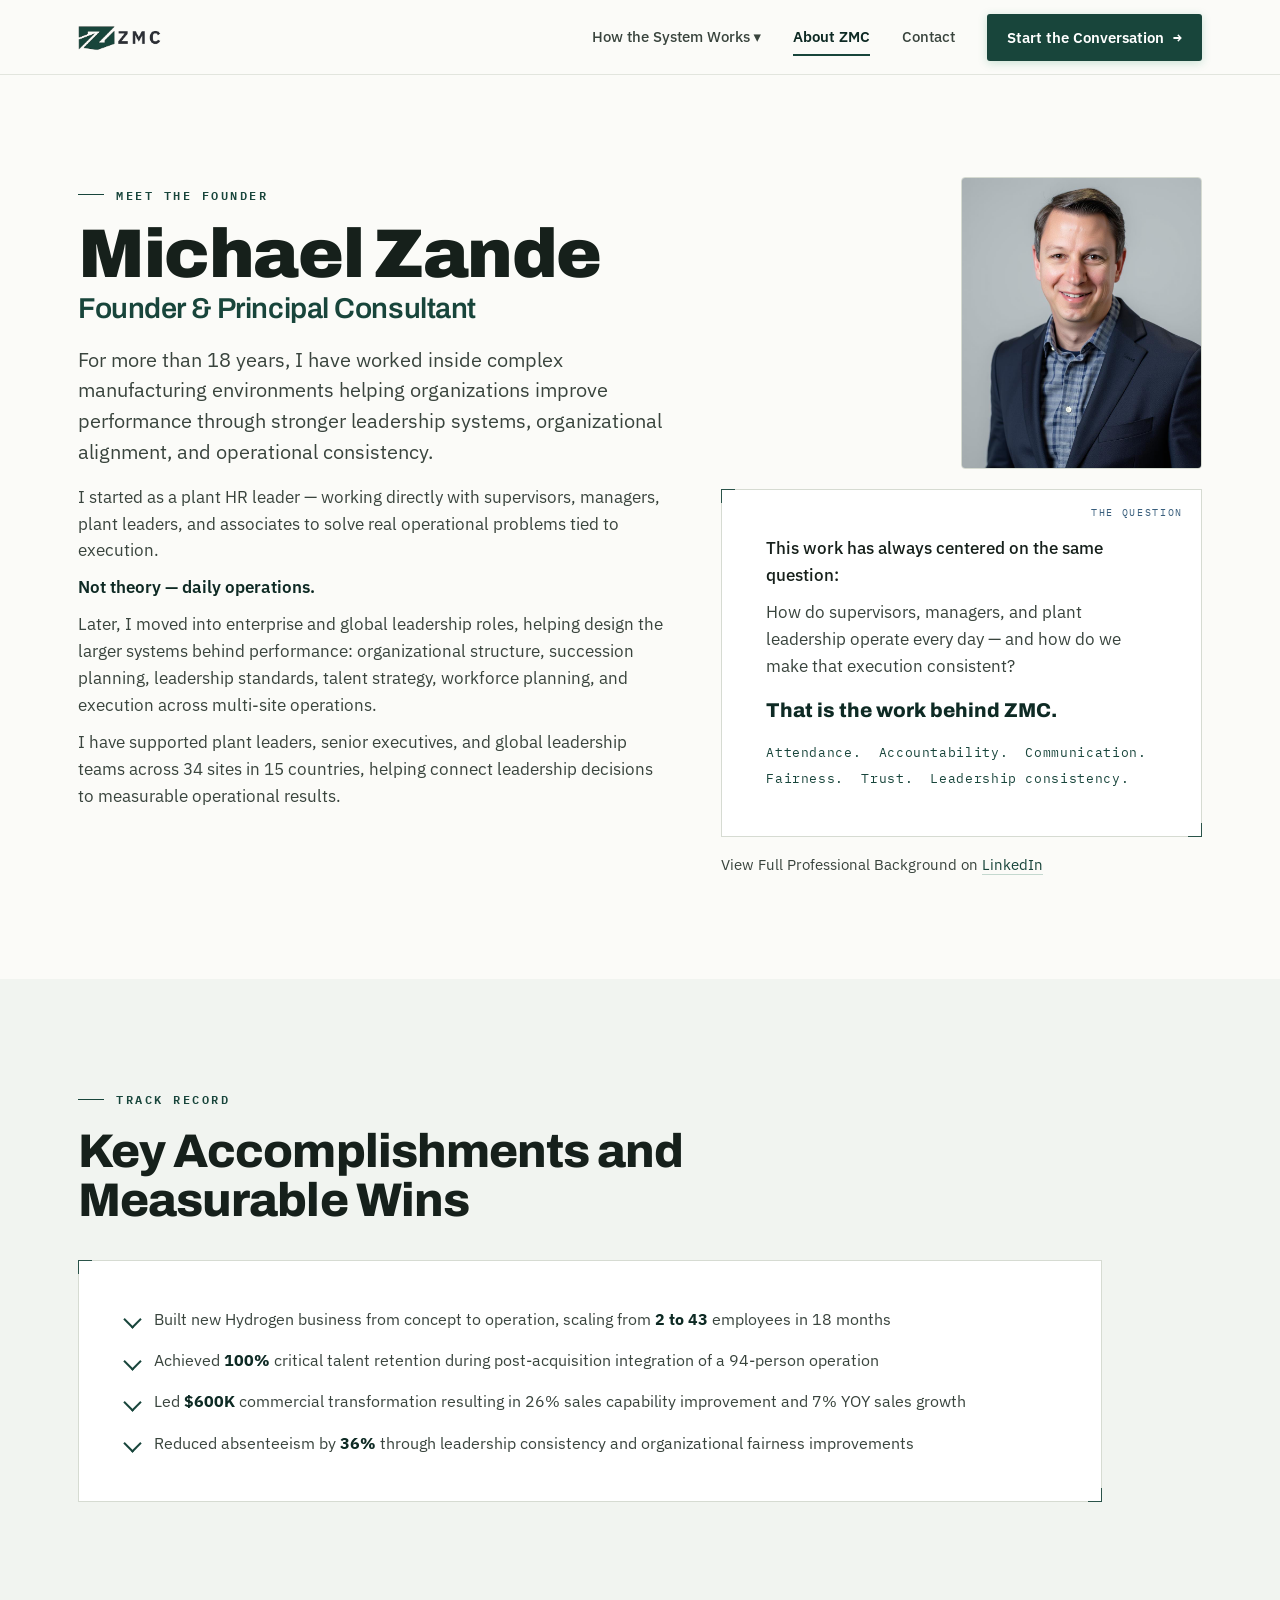
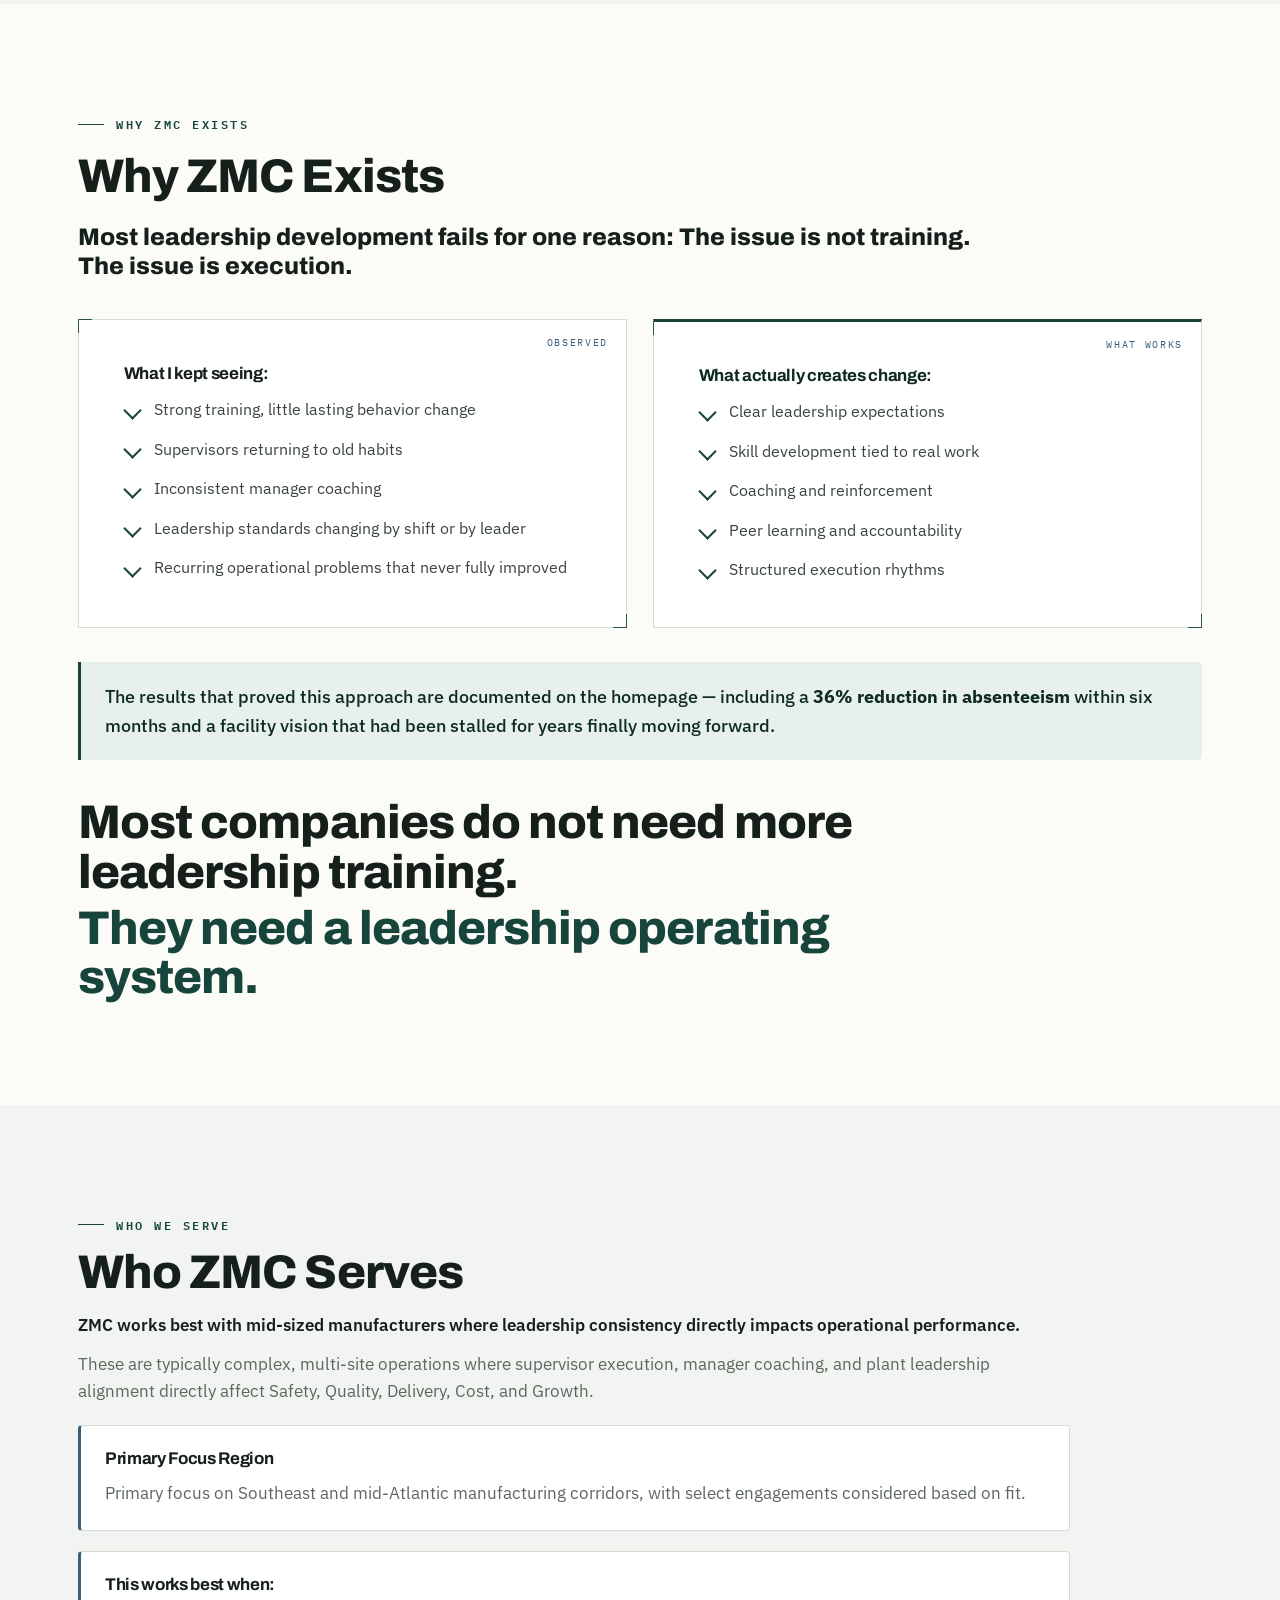
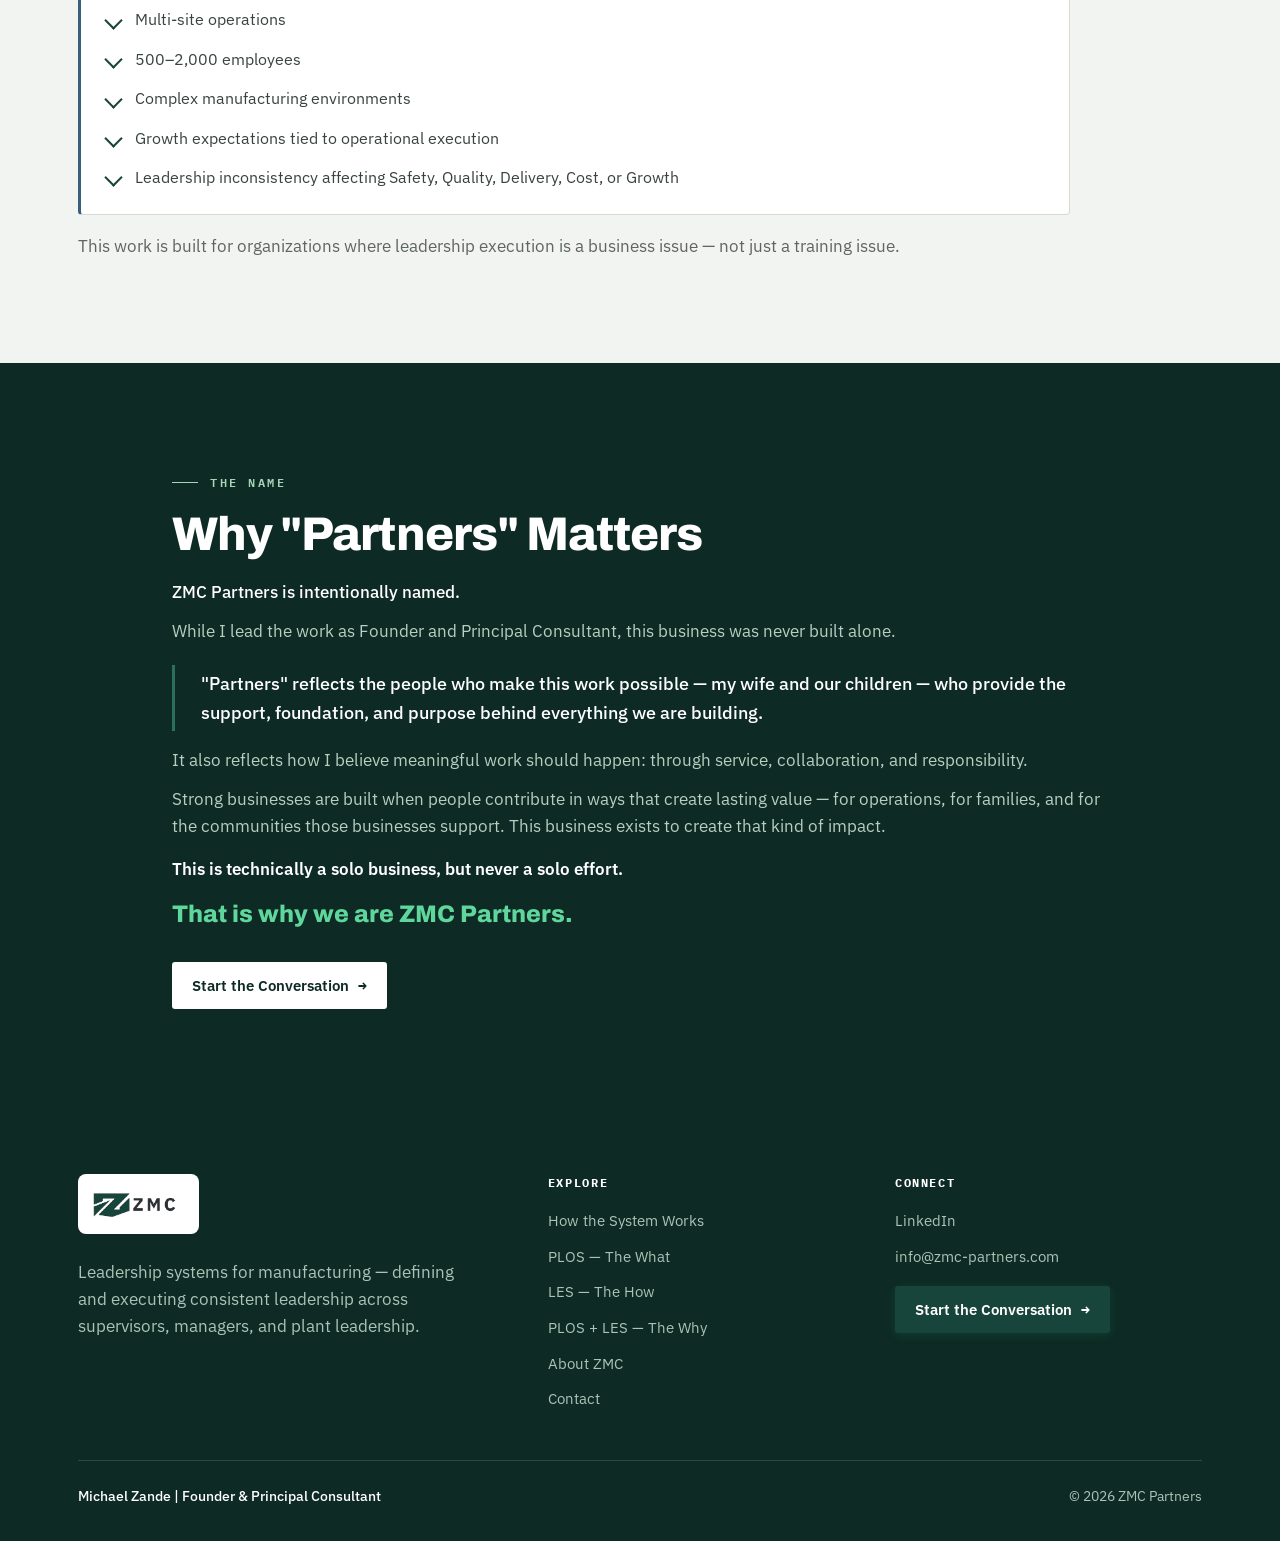
==== about.html @ f3dfc784 "Update about.html" ====
<!DOCTYPE html>
<html lang="en">
<head>
<meta charset="UTF-8">
<meta name="viewport" content="width=device-width, initial-scale=1">
<meta name="color-scheme" content="light">
<meta name="supported-color-schemes" content="light">
<link rel="icon" href="images/logo-only-Z.png">
<title>About ZMC — ZMC Partners</title>
<link rel="preconnect" href="https://fonts.googleapis.com">
<link rel="preconnect" href="https://fonts.gstatic.com" crossorigin>
<link href="https://fonts.googleapis.com/css2?family=Archivo:wght@500;600;700;800;900&family=IBM+Plex+Mono:wght@400;500;600&family=IBM+Plex+Sans:wght@400;500;600;700&display=swap" rel="stylesheet">
<link rel="stylesheet" href="styles.css">
<!-- Google Analytics -->
<script async src="https://www.googletagmanager.com/gtag/js?id=G-7N8K4PGCL7"></script>
<script>
  window.dataLayer = window.dataLayer || [];
  function gtag(){dataLayer.push(arguments);}
  gtag('js', new Date());
  gtag('config', 'G-7N8K4PGCL7');
</script>
</head>
<body>
<svg width="0" height="0" style="position:absolute"><symbol id="zmark" viewBox="0 0 24 24"><path d="M5 5 H19 V8.5 L10 15.5 H19 V19 H5 V15.5 L14 8.5 H5 Z" fill="#fff"/></symbol>
<symbol id="ic-factory" viewBox="0 0 48 48"><path d="M6 42V20l11 7V20l11 7V12h6l2 30H6z"/><path d="M12 42v-7M22 42v-7M32 42v-7"/></symbol>
<symbol id="ic-people" viewBox="0 0 48 48"><circle cx="17" cy="16" r="6"/><circle cx="33" cy="18" r="5"/><path d="M7 40c0-7 5-12 10-12s10 5 10 12M27 40c0-6 4-10 8-10s7 4 7 9"/></symbol>
<symbol id="ic-target" viewBox="0 0 48 48"><circle cx="24" cy="24" r="17"/><circle cx="24" cy="24" r="9"/><circle cx="24" cy="24" r="2.5"/></symbol>
<symbol id="ic-talk" viewBox="0 0 48 48"><path d="M8 10h26a4 4 0 0 1 4 4v14a4 4 0 0 1-4 4H20l-9 7v-7H8a4 4 0 0 1-4-4V14a4 4 0 0 1 4-4z"/></symbol>
<symbol id="ic-gear" viewBox="0 0 48 48"><circle cx="24" cy="24" r="7"/><path d="M24 6v6M24 36v6M6 24h6M36 24h6M11 11l4 4M33 33l4 4M37 11l-4 4M15 33l-4 4"/></symbol>
</svg>
<header class="nav">
  <div class="nav-in">
    <div class="brand" data-view="home"><img class="logo-img" src="images/zmc-logo.png" alt="ZMC Partners"></div>
    <nav class="navlinks" id="nav">
      <div class="nav-item">
        <a class="lnk" data-view="how">How the System Works ▾</a>
        <div class="dropdown">
          <a data-view="how">Overview</a>
          <a data-view="plos">PLOS — The What</a>
          <a data-view="les">LES — The How</a>
          <a data-view="together">PLOS + LES — The Why</a>
        </div>
      </div>
      <a class="lnk" data-view="about">About ZMC</a>
      <a class="lnk" data-view="contact">Contact</a>
      <button class="btn" data-view="contact">Start the Conversation <span class="arr">→</span></button>
    </nav>
    <button class="hamb" id="hamb" aria-label="Menu"><span></span><span></span><span></span></button>
  </div>
</header>
<main>
<section class="view" id="view-about">
  <div class="sect">
    <div class="wrap">
      <div class="founder">
        <div>
          <span class="eyebrow">Meet the Founder</span>
          <h1 style="margin:14px 0 4px">Michael Zande</h1>
          <h3 style="color:var(--green);font-weight:600">Founder &amp; Principal Consultant</h3>
          <p class="lead" style="margin-top:20px;color:var(--ink-soft)">For more than 18 years, I have worked inside complex manufacturing environments helping organizations improve performance through stronger leadership systems, organizational alignment, and operational consistency.</p>
          <p style="margin-top:16px">I started as a plant HR leader — working directly with supervisors, managers, plant leaders, and associates to solve real operational problems tied to execution.</p>
          <p style="margin-top:10px;color:var(--green-deep);font-weight:600">Not theory — daily operations.</p>
          <p style="margin-top:10px">Later, I moved into enterprise and global leadership roles, helping design the larger systems behind performance: organizational structure, succession planning, leadership standards, talent strategy, workforce planning, and execution across multi-site operations.</p>
          <p style="margin-top:10px">I have supported plant leaders, senior executives, and global leadership teams across 34 sites in 15 countries, helping connect leadership decisions to measurable operational results.</p>
        </div>
        <div>
          <div class="founder-photo" style="max-width:50%;margin-left:auto"><img alt="Michael Zande, Founder &amp; Principal Consultant" src="images/michael-zande.jpg"></div>
          <div class="plate" style="margin-top:20px"><span class="plate-tag">The Question</span>
            <p style="color:var(--ink);font-weight:500">This work has always centered on the same question:</p>
            <p style="margin-top:10px">How do supervisors, managers, and plant leadership operate every day — and how do we make that execution consistent?</p>
            <p style="margin-top:14px;font-family:'Archivo';font-weight:800;font-size:1.25rem;color:var(--green-deep)">That is the work behind ZMC.</p>
            <p style="margin-top:14px;font-family:'IBM Plex Mono';font-size:.8rem;letter-spacing:.05em;color:var(--green);line-height:2">Attendance.&nbsp; Accountability.&nbsp; Communication.<br>Fairness.&nbsp; Trust.&nbsp; Leadership consistency.</p>
          </div>
          <p style="margin-top:16px;font-size:.92rem">View Full Professional Background on <a href="https://www.linkedin.com/in/michael-zande-821b052" target="_blank" rel="noopener" style="color:var(--green);border-bottom:1px solid var(--green-line)">LinkedIn</a></p>
        </div>
      </div>
    </div>
  </div>

  <div class="sect tint">
    <div class="wrap">
      <div class="shead"><span class="eyebrow">Track record</span><h2>Key Accomplishments and Measurable Wins</h2></div>
      <div class="plate" style="margin-top:34px;max-width:64rem"><ul class="checks" style="gap:15px">
        <li>Built new Hydrogen business from concept to operation, scaling from <span class="hl">2 to 43</span> employees in 18 months</li>
        <li>Achieved <span class="hl">100%</span> critical talent retention during post-acquisition integration of a 94-person operation</li>
        <li>Led <span class="hl">$600K</span> commercial transformation resulting in 26% sales capability improvement and 7% YOY sales growth</li>
        <li>Reduced absenteeism by <span class="hl">36%</span> through leadership consistency and organizational fairness improvements</li>
      </ul></div>
    </div>
  </div>

  <div class="sect">
    <div class="wrap">
      <div class="shead"><span class="eyebrow">Why ZMC exists</span><h2>Why ZMC Exists</h2></div>
      <div style="max-width:58rem;margin-top:22px"><p style="font-family:'Archivo';font-weight:800;font-size:1.5rem;color:var(--ink);line-height:1.2">Most leadership development fails for one reason: The issue is not training. The issue is execution.</p></div>
      <div class="sys-grid" style="margin-top:38px">
        <div class="plate"><span class="plate-tag">Observed</span><h4 style="margin-bottom:14px;color:var(--ink)">What I kept seeing:</h4>
          <ul class="checks"><li>Strong training, little lasting behavior change</li><li>Supervisors returning to old habits</li><li>Inconsistent manager coaching</li><li>Leadership standards changing by shift or by leader</li><li>Recurring operational problems that never fully improved</li></ul></div>
        <div class="plate" style="border-top:3px solid var(--green)"><span class="plate-tag">What works</span><h4 style="margin-bottom:14px;color:var(--green-deep)">What actually creates change:</h4>
          <ul class="checks"><li>Clear leadership expectations</li><li>Skill development tied to real work</li><li>Coaching and reinforcement</li><li>Peer learning and accountability</li><li>Structured execution rhythms</li></ul></div>
      </div>
      <div class="banner" style="margin-top:34px"><p>The results that proved this approach are documented on the homepage — including a <span class="hl">36% reduction in absenteeism</span> within six months and a facility vision that had been stalled for years finally moving forward.</p></div>      <div class="bigtwo" style="margin-top:38px;max-width:58rem">
        <h2>Most companies do not need more leadership training.</h2>
        <h2 style="margin-top:6px"><span class="l2">They need a leadership operating system.</span></h2>
      </div>
    </div>
  </div>

  <div class="sect tint">
    <div class="wrap">
      <div style="max-width:62rem">
        <div>
          <span class="eyebrow">Who we serve</span>
          <h2 style="margin:14px 0">Who ZMC Serves</h2>
          <p style="font-weight:600;color:var(--ink)">ZMC works best with mid-sized manufacturers where leadership consistency directly impacts operational performance.</p>
          <p style="margin-top:12px;color:var(--muted)">These are typically complex, multi-site operations where supervisor execution, manager coaching, and plant leadership alignment directly affect Safety, Quality, Delivery, Cost, and Growth.</p>
          <div class="pillbox"><h4>Primary Focus Region</h4><p style="color:var(--muted)">Primary focus on Southeast and mid-Atlantic manufacturing corridors, with select engagements considered based on fit.</p></div>
          <div class="pillbox"><h4>This works best when:</h4><ul class="checks" style="margin-top:6px"><li>Multi-site operations</li><li>500–2,000 employees</li><li>Complex manufacturing environments</li><li>Growth expectations tied to operational execution</li><li>Leadership inconsistency affecting Safety, Quality, Delivery, Cost, or Growth</li></ul></div>
          <p style="margin-top:18px;color:var(--muted)">This work is built for organizations where leadership execution is a business issue — not just a training issue.</p>
        </div>
      </div>
    </div>
  </div>

  <div class="sect gsec">
    <div class="wrap" style="max-width:62rem">
      <div class="shead"><span class="eyebrow on-dark">The name</span><h2>Why "Partners" Matters</h2></div>
      <p style="margin-top:20px;color:#fff;font-weight:500">ZMC Partners is intentionally named.</p>
      <p style="margin-top:12px">While I lead the work as Founder and Principal Consultant, this business was never built alone.</p>
      <p class="statement" style="margin-top:20px;color:#fff;font-weight:500;font-size:1.12rem;border-color:var(--green-bright)">"Partners" reflects the people who make this work possible — my wife and our children — who provide the support, foundation, and purpose behind everything we are building.</p>
      <p style="margin-top:16px">It also reflects how I believe meaningful work should happen: through service, collaboration, and responsibility.</p>
      <p style="margin-top:12px">Strong businesses are built when people contribute in ways that create lasting value — for operations, for families, and for the communities those businesses support. This business exists to create that kind of impact.</p>
      <p style="margin-top:16px;color:#fff;font-weight:600">This is technically a solo business, but never a solo effort.</p>
      <p style="margin-top:12px;font-family:'Archivo';font-weight:800;font-size:1.5rem;color:#5FD79C">That is why we are ZMC Partners.</p>
      <div style="margin-top:28px"><button class="btn on-dark" data-view="contact">Start the Conversation <span class="arr">→</span></button></div>
    </div>
  </div>
</section>
</main>
<footer class="ft">
  <div class="wrap">
    <div class="ft-top">
      <div>
        <div class="ft-logo-chip" data-view="home" style="cursor:pointer"><img src="images/zmc-logo.png" alt="ZMC Partners"></div>
        <p style="max-width:24rem;color:#A9C4B6">Leadership systems for manufacturing — defining and executing consistent leadership across supervisors, managers, and plant leadership.</p>
      </div>
      <div><h5>Explore</h5>
        <a class="fl" data-view="how">How the System Works</a>
        <a class="fl" data-view="plos">PLOS — The What</a>
        <a class="fl" data-view="les">LES — The How</a>
        <a class="fl" data-view="together">PLOS + LES — The Why</a>
        <a class="fl" data-view="about">About ZMC</a>
        <a class="fl" data-view="contact">Contact</a>
      </div>
      <div><h5>Connect</h5>
        <a class="fl" href="https://www.linkedin.com/company/zmc-partners/" target="_blank" rel="noopener">LinkedIn</a>
        <a class="fl" href="mailto:info@zmc-partners.com">info@zmc-partners.com</a>
        <div style="margin-top:18px"><button class="btn" data-view="contact">Start the Conversation <span class="arr">→</span></button></div>
      </div>
    </div>
    <div class="ft-bottom"><span class="who">Michael Zande | Founder &amp; Principal Consultant</span><span>© 2026 ZMC Partners</span></div>
  </div>
</footer>
<script src="site.js"></script>
</body>
</html>
---- styles.css ----
:root{
    /* ====== BRAND GREEN — paste your exact hex from the old site here ====== */
    --green:#18453B;
    --green-bright:#2C6F5B;
    --green-deep:#0E2A24;
    --green-soft:#E8F0EC;
    --steel-blue:#3A5F7D;
    --steel-blue-deep:#2D4A61;
    --steel-blue-soft:#E8EEF5;
    --green-line:#C4D8CF;
    /* ====================================================================== */
    --paper:#FBFBF8;
    --paper-2:#FFFFFF;
    --tint:#F1F4F0;
    --ink:#16201B;
    --ink-soft:#39443D;
    --muted:#5D665F;
    --line:#E2E5DE;
    --line-2:#D6DBD2;
    --maxw:1180px;
  }
  html{color-scheme:only light;background:var(--paper);background-image:linear-gradient(var(--paper),var(--paper));-webkit-text-size-adjust:100%;overflow-y:scroll}
  *{box-sizing:border-box;margin:0;padding:0}
  html{scroll-behavior:smooth}
  body{font-family:"IBM Plex Sans",system-ui,sans-serif;background:var(--paper);background-image:linear-gradient(var(--paper),var(--paper));color:var(--ink);line-height:1.62;-webkit-font-smoothing:antialiased;overflow-x:hidden}
  img,svg{max-width:100%;display:block}
  a{color:inherit;text-decoration:none}

  /* ---------- type ---------- */
  .eyebrow{font-family:"IBM Plex Mono",monospace;font-size:.72rem;letter-spacing:.22em;text-transform:uppercase;font-weight:600;color:var(--green);display:inline-flex;align-items:center;gap:12px}
  .eyebrow::before{content:"";width:26px;height:1px;background:var(--green)}
  .eyebrow.on-dark{color:#A8D4B8}
  .eyebrow.on-dark::before{background:#A8D4B8}
  h1,h2,h3,h4{font-family:"Archivo",sans-serif;line-height:1.05;letter-spacing:-.02em;color:var(--ink)}
  h1{font-weight:900;font-size:clamp(2.3rem,5.6vw,4.3rem)}
  h2{font-weight:800;font-size:clamp(1.85rem,3.8vw,2.95rem)}
  h3{font-weight:700;font-size:clamp(1.25rem,2.3vw,1.8rem);letter-spacing:-.015em}
  h4{font-weight:700;font-size:1.06rem}
  p{font-size:1.04rem;color:var(--ink-soft)}
  .lead{font-size:clamp(1.1rem,1.6vw,1.38rem);line-height:1.5;font-weight:400;color:var(--muted)}

  /* ---------- layout ---------- */
  .wrap{max-width:var(--maxw);margin:0 auto;padding:0 28px}
  .sect{padding:clamp(60px,8vw,116px) 0}
  .sect-tight{padding:clamp(44px,6vw,72px) 0}
  .tint{background:var(--tint);background-image:linear-gradient(var(--tint),var(--tint))}
  .center{text-align:center;margin-left:auto;margin-right:auto}

  /* green/dark sections */
  .gsec{background:var(--green-deep);background-image:linear-gradient(var(--green-deep),var(--green-deep));color:#DCEAE1}
  .bsec{background:var(--steel-blue);background-image:linear-gradient(var(--steel-blue),var(--steel-blue));color:#EEF2F8}
  .bsec h1,.bsec h2,.bsec h3,.bsec h4{color:#fff}
  .bsec p{color:#D0DCF0}
  .bsec .lead{color:#C0D0E8}
  .bsec strong{color:#fff}
  .bsec .eyebrow{color:#fff;border-color:#fff}
  .bsec .eyebrow::before{background:#fff}
  .gsec h1,.gsec h2,.gsec h3,.gsec h4{color:#fff}
  .gsec p{color:#B7CFC0}
  .gsec .lead{color:#CFE3D6}

  /* ---------- engineering plate signature ---------- */
  .plate{position:relative;border:1px solid var(--line-2);background:var(--paper-2);padding:clamp(26px,3.5vw,48px)}
  .gsec .plate{background:rgba(255,255,255,.05);border-color:rgba(255,255,255,.16)}
  .plate::before,.plate::after{content:"";position:absolute;width:13px;height:13px;border:1.6px solid var(--green);opacity:.9}
  .plate::before{top:-1px;left:-1px;border-right:none;border-bottom:none}
  .plate::after{bottom:-1px;right:-1px;border-left:none;border-top:none}
  .gsec .plate::before,.gsec .plate::after{border-color:var(--green-bright)}
  .plate-tag{position:absolute;top:14px;right:18px;font-family:"IBM Plex Mono";font-size:.65rem;letter-spacing:.16em;color:var(--steel-blue);text-transform:uppercase}
  .gsec .plate-tag{color:#8FB6A0}

  /* ---------- nav ---------- */
  header.nav{position:sticky;top:0;z-index:60;background:rgba(251,251,248,.9);backdrop-filter:blur(10px);border-bottom:1px solid var(--line)}
  .nav-in{max-width:var(--maxw);margin:0 auto;padding:0 28px;height:74px;display:flex;align-items:center;justify-content:space-between}
  .brand{display:flex;align-items:center;gap:12px;cursor:pointer}
  .logo-badge{width:40px;height:40px;border-radius:9px;background:var(--green);display:grid;place-items:center;flex:none;box-shadow:0 2px 8px rgba(23,138,85,.28)}
  .logo-badge svg{width:24px;height:24px}
  .logo-wm{display:flex;flex-direction:column;line-height:1}
  .logo-wm .a{font-family:"Archivo";font-weight:800;font-size:1.12rem;letter-spacing:.01em;color:var(--ink)}
  .logo-wm .b{font-family:"IBM Plex Mono";font-size:.6rem;letter-spacing:.32em;color:var(--green);margin-top:3px}
  .navlinks{display:flex;align-items:center;gap:32px}
  .navlinks a.lnk{font-size:.93rem;font-weight:500;color:var(--ink-soft);cursor:pointer;position:relative;padding:5px 0;transition:color .18s}
  .navlinks a.lnk:hover{color:var(--green-deep)}
  .navlinks a.lnk.active{color:var(--green-deep);font-weight:600}
  .navlinks a.lnk.active::after{content:"";position:absolute;left:0;right:0;bottom:-2px;height:2px;background:var(--green)}
/* dropdown nav */
    .nav-item{position:relative;display:inline-flex;align-items:center}
    .dropdown{display:none;position:absolute;top:calc(100% + 8px);left:0;background:var(--paper);border:1px solid var(--line);border-top:2px solid var(--green);min-width:220px;z-index:200;box-shadow:0 8px 24px rgba(0,0,0,.12);flex-direction:column}
    .nav-item:hover .dropdown{display:flex}
    .dropdown a{display:block;width:100%;padding:12px 18px;font-family:"IBM Plex Sans",system-ui,sans-serif;font-size:.93rem;font-weight:500;color:var(--ink-soft);border-bottom:1px solid var(--line);cursor:pointer;white-space:nowrap;letter-spacing:normal}
    .dropdown a:last-child{border-bottom:none}
.dropdown a:hover{background:var(--green-soft);color:var(--green-deep)}
.dlnk{display:block;width:100%;padding:12px 18px;font-family:"IBM Plex Sans",system-ui,sans-serif;font-size:.93rem;font-weight:500;color:var(--ink-soft);cursor:pointer}
.dlnk:hover{background:var(--green-soft);color:var(--green-deep)}
  .btn{display:inline-flex;align-items:center;gap:9px;font-family:"IBM Plex Sans";font-weight:600;font-size:.92rem;background:var(--green);color:#fff;border:none;cursor:pointer;padding:11px 20px;border-radius:3px;transition:background .18s,transform .18s,box-shadow .18s;box-shadow:0 2px 10px rgba(23,138,85,.22)}
  .btn:hover{background:#0f7548;transform:translateY(-1px);box-shadow:0 6px 16px rgba(23,138,85,.28)}
  .btn .arr{font-family:"IBM Plex Mono"}
  .btn.ghost{background:transparent;border:1px solid var(--line-2);color:var(--ink);box-shadow:none}
  .btn.ghost:hover{background:var(--green-soft);border-color:var(--green-line);color:var(--green-deep)}
  .btn.on-dark{background:#fff;color:var(--green-deep);box-shadow:none}
  .btn.on-dark:hover{background:#eaf5ee}
  .btn.ghost.on-dark{background:transparent;border-color:rgba(255,255,255,.28);color:#fff}
  .btn.ghost.on-dark:hover{background:rgba(255,255,255,.1)}
  .hamb{display:none;flex-direction:column;gap:5px;background:none;border:none;cursor:pointer;padding:8px}
  .hamb span{width:24px;height:2px;background:var(--ink);transition:.25s}
  .hamb.open span:nth-child(1){transform:translateY(7px) rotate(45deg)}
  .hamb.open span:nth-child(2){opacity:0}
  .hamb.open span:nth-child(3){transform:translateY(-7px) rotate(-45deg)}

  /* ---------- views ---------- */
  .view{display:block;animation:fade .42s ease}
  .view.is-active{display:block}
  @keyframes fade{from{opacity:0;transform:translateY(8px)}to{opacity:1;transform:none}}

  /* ---------- image placeholder panels (swap with client photos) ---------- */
  .imgph{position:relative;aspect-ratio:4/3;border:1px solid var(--line-2);overflow:hidden;border-radius:4px;background:linear-gradient(140deg,var(--green-deep),#0a3a25 60%,#08311f);display:flex;align-items:flex-end}
  .imgph::before{content:"";position:absolute;inset:0;background-image:linear-gradient(rgba(255,255,255,.055) 1px,transparent 1px),linear-gradient(90deg,rgba(255,255,255,.055) 1px,transparent 1px);background-size:36px 36px}
  .imgph .ic{position:absolute;inset:0;display:grid;place-items:center;opacity:.18}
  .imgph .ic svg{width:42%;height:42%;stroke:#fff;fill:none;stroke-width:1.2;stroke-linecap:round;stroke-linejoin:round}
  .imgph .cap{position:relative;margin:14px;font-family:"IBM Plex Mono";font-size:.64rem;letter-spacing:.13em;color:rgba(255,255,255,.82);text-transform:uppercase;background:rgba(0,0,0,.28);padding:6px 10px;border-left:2px solid var(--green-bright)}
  .imgph.portrait{aspect-ratio:3/4}
  .imgph .mono-init{position:absolute;inset:0;display:grid;place-items:center;font-family:"Archivo";font-weight:900;font-size:5rem;color:rgba(255,255,255,.14)}

  /* hero */
  .hero{background:var(--paper);border-bottom:1px solid var(--line)}
  .hero-grid{display:grid;grid-template-columns:1.04fr .96fr;gap:54px;align-items:center;padding:clamp(58px,7vw,104px) 0}
  .hero h1 .b{color:var(--green);display:block}
  .hero-sub{margin-top:24px;max-width:34rem;color:var(--muted);font-size:1.12rem;line-height:1.55}
  .hero-cta{margin-top:32px;display:flex;gap:14px;flex-wrap:wrap}

  /* section header */
  .shead{max-width:54rem}
  .shead .eyebrow{margin-bottom:18px}
  .shead p.lead{margin-top:18px}
  .divider-tag{font-family:"IBM Plex Mono";font-size:.72rem;letter-spacing:.18em;text-transform:uppercase;color:var(--green);display:flex;align-items:center;gap:13px;margin-bottom:10px}
  .divider-tag::before{content:"";width:30px;height:1px;background:var(--green)}

  /* lists */
  .vstack{display:flex;flex-direction:column;gap:16px}
  .checks{list-style:none;display:grid;gap:13px}
  .checks li{position:relative;padding-left:30px;font-size:1.02rem;color:var(--ink-soft)}
  .checks li::before{content:"";position:absolute;left:2px;top:.46em;width:11px;height:11px;border:2px solid var(--green);border-top:none;border-right:none;transform:rotate(-45deg)}
  .gsec .checks li{color:#C6DBCD}
  .gsec .checks li::before{border-color:var(--green-bright)}
  .hl{color:var(--green-deep);font-weight:700}
  .gsec .hl{color:#fff}

  /* featrow */
  .featrow{display:grid;grid-template-columns:1fr 1fr;gap:48px;align-items:center}
  .featrow.flip .fr-media{order:2}

  /* two systems cards */
  .sys-grid{display:grid;grid-template-columns:1fr 1fr;gap:26px;margin-top:46px}
  .syscard{background:var(--paper-2);border:1px solid var(--line-2);padding:30px;display:flex;flex-direction:column;border-top:3px solid var(--green)}
  .syscard .kick{font-family:"IBM Plex Mono";font-size:.7rem;letter-spacing:.15em;text-transform:uppercase;color:var(--muted);margin-bottom:8px}
  .syscard .big{font-family:"Archivo";font-weight:900;font-size:2.4rem;letter-spacing:-.02em;color:var(--green-deep);line-height:1}
  .syscard .ask{font-weight:600;color:var(--ink);margin-top:auto;padding-top:14px}
  .syscard a.more{margin-top:16px;font-family:"IBM Plex Mono";font-size:.78rem;letter-spacing:.06em;color:var(--green);cursor:pointer;border-bottom:1px solid var(--green-line);padding-bottom:2px;align-self:flex-start}
  .syscard a.more:hover{color:var(--green-deep)}

  .banner{margin-top:38px;border-left:3px solid var(--green);padding:20px 24px;background:var(--green-soft);border-radius:0 4px 4px 0}
  .banner p{color:var(--green-deep);font-size:1.12rem;font-weight:500}
  .gsec .banner{background:rgba(255,255,255,.05);border-color:var(--green-bright)}
  .gsec .banner p{color:#fff}

  /* readouts */
  .readouts{display:grid;grid-template-columns:repeat(3,1fr);border:1px solid var(--line-2);margin-top:42px;background:var(--paper-2)}
  .readout{padding:28px 26px;border-right:1px solid var(--line-2)}
  .readout:last-child{border-right:none}
  .readout .num{font-family:"Archivo";font-weight:900;font-size:clamp(2.2rem,4vw,3.1rem);color:var(--green);line-height:1;letter-spacing:-.03em}
  .readout .lab{font-family:"IBM Plex Mono";font-size:.73rem;letter-spacing:.06em;text-transform:uppercase;color:var(--muted);margin-top:12px;line-height:1.5}
  .gsec .readouts{background:rgba(255,255,255,.04);border-color:rgba(255,255,255,.16)}
  .gsec .readout{border-color:rgba(255,255,255,.16)}
  .gsec .readout .num{color:#A8D4B8}
  .gsec .readout .lab{color:#9FBEAD}

  /* case */
  .case{border-top:1px solid rgba(255,255,255,.16);padding-top:34px;margin-top:34px}
  .case:first-of-type{border-top:none;margin-top:0;padding-top:0}
  .ckick{font-family:"IBM Plex Mono";font-size:.73rem;letter-spacing:.12em;text-transform:uppercase;color:#A8D4B8;margin-bottom:12px}
  .resbox{margin-top:18px;background:rgba(255,255,255,.05);border:1px solid rgba(255,255,255,.14);padding:20px 22px;border-radius:4px}
  .resbox .rl{font-family:"IBM Plex Mono";font-size:.7rem;letter-spacing:.14em;text-transform:uppercase;color:#A8D4B8;margin-bottom:10px}

  /* roles */
  .roles{display:grid;grid-template-columns:repeat(2,1fr);gap:18px;margin-top:40px}
  .role{background:var(--paper-2);border:1px solid var(--line-2);padding:26px;border-left:3px solid var(--steel-blue)}
  .role .rn{font-family:"IBM Plex Mono";font-size:.7rem;letter-spacing:.13em;color:var(--green);text-transform:uppercase}
  .role h4{margin:8px 0 2px}
  .role .does{font-weight:600;color:var(--green-deep);font-size:.92rem;margin-bottom:12px;font-family:"IBM Plex Mono";letter-spacing:.02em}
  .role ul{list-style:none;display:grid;gap:8px}
  .role li{position:relative;padding-left:18px;font-size:.95rem;color:var(--muted)}
  .role li::before{content:"";position:absolute;left:0;top:.62em;width:6px;height:6px;background:var(--green);border-radius:50%}

  /* pillars + modules */
  .pillar{margin-top:42px}
  .pillar-head{display:flex;align-items:baseline;gap:18px;border-bottom:2px solid var(--green-line);padding-bottom:14px;margin-bottom:22px}
  .pillar-head .pn{font-family:"Archivo";font-weight:900;font-size:1.5rem;color:var(--green)}
  .pillar-head .pd{margin-left:auto;max-width:30rem;color:var(--muted);font-size:.95rem;text-align:right}
  .mods{display:grid;grid-template-columns:repeat(3,1fr);gap:18px}
  .mod{background:var(--paper-2);border:1px solid var(--line-2);padding:24px;border-top:3px solid var(--steel-blue)}
  .mod .mn{font-family:"IBM Plex Mono";font-size:.72rem;letter-spacing:.1em;color:var(--green);text-transform:uppercase}
  .mod h4{margin:10px 0 8px;font-size:1.02rem}
  .mod p{font-size:.93rem;color:var(--muted);line-height:1.55}

  /* weeks */
  .weeks{display:grid;grid-template-columns:repeat(4,1fr);gap:18px;margin-top:40px}
  .week{background:var(--paper-2);border:1px solid var(--line-2);padding:25px;position:relative;overflow:hidden}
  .week::before{content:"";position:absolute;top:0;left:0;width:100%;height:4px;background:var(--steel-blue)}
  .week:nth-child(1)::before{opacity:.45}
  .week:nth-child(2)::before{opacity:.65}
  .week:nth-child(3)::before{opacity:.82}
  .week .wn{font-family:"IBM Plex Mono";font-size:.73rem;letter-spacing:.1em;color:var(--green);text-transform:uppercase}
  .week h4{margin:7px 0 9px}
  .week p{font-size:.92rem;color:var(--muted);line-height:1.55}
  .gsec .week{background:rgba(255,255,255,.05);border-color:rgba(255,255,255,.14)}
  .gsec .week p{color:#B7CFC0}

  .statement{border-left:3px solid var(--green);padding:4px 0 4px 26px;margin:0}
  .bigtwo h2 .l2{color:var(--green)}

  /* founder */
  .founder{display:grid;grid-template-columns:1.1fr .9fr;gap:54px;align-items:start}

  /* serve */
  .serve-grid{display:grid;grid-template-columns:1.05fr .95fr;gap:48px;align-items:center}
  .pillbox{background:var(--paper-2);border:1px solid var(--line-2);border-left:3px solid var(--steel-blue);padding:24px;margin-top:20px;border-radius:4px}
  .pillbox h4{margin-bottom:12px}

  /* cta band */
  .ctaband{text-align:center}
  .ctaband h2{margin-bottom:16px}

  /* ===== recreated diagrams ===== */
  .dgm{background:var(--paper-2);border:1px solid var(--line-2);border-radius:6px;padding:clamp(22px,3vw,38px)}
  .gsec .dgm{background:rgba(255,255,255,.04);border-color:rgba(255,255,255,.14)}
  .dgm-title{font-family:"IBM Plex Mono";font-size:.68rem;letter-spacing:.16em;text-transform:uppercase;color:var(--muted);text-align:center;margin-bottom:22px}
  .gsec .dgm-title{color:#8FB6A0}

  /* PLOS house */
  .house{max-width:760px;margin:0 auto}
  .roof{background:var(--green);clip-path:polygon(10% 0,90% 0,100% 100%,0 100%);display:grid;place-items:center;margin:0 auto;width:86%;min-height:60px;padding:14px 28px}
  .roof span{color:#fff;font-family:"Archivo";font-weight:800;font-size:clamp(.66rem,2.4vw,.82rem);letter-spacing:.02em;text-align:center;line-height:1.25}
  .house-cols{display:grid;grid-template-columns:repeat(3,1fr);gap:14px;margin-top:10px}
  .hcol{border:1px solid var(--line-2);background:var(--paper)}
  .hcol .ht{background:var(--green-soft);color:var(--green-deep);font-family:"Archivo";font-weight:800;font-size:.92rem;text-align:center;padding:11px 8px;border-bottom:2px solid var(--green)}
  .hcol .hm{padding:9px 11px;font-size:.82rem;color:var(--ink-soft);border-bottom:1px solid var(--line);display:flex;gap:8px}
  .hcol .hm:last-child{border-bottom:none}
  .hcol .hm b{color:var(--green);font-family:"IBM Plex Mono";font-size:.72rem}
  .foundation{margin-top:10px;background:var(--green-deep);color:#fff;text-align:center;font-family:"Archivo";font-weight:700;font-size:.82rem;letter-spacing:.04em;padding:12px;border-radius:0 0 4px 4px}

  /* LES cycle */
  .cycle{display:grid;grid-template-columns:repeat(4,1fr);gap:0;max-width:860px;margin:0 auto;counter-reset:wk}
  .cnode{position:relative;text-align:center;padding:0 10px}
  .cnode .ring{width:84px;height:84px;border-radius:50%;border:2px solid var(--green);background:var(--paper-2);display:grid;place-items:center;margin:0 auto;font-family:"Archivo";font-weight:900;color:var(--green-deep);font-size:1.5rem;position:relative;z-index:2}
  .gsec .cnode .ring{background:var(--green-deep);color:#fff;border-color:var(--green-bright)}
  .cnode::after{content:"";position:absolute;top:42px;left:50%;width:100%;height:2px;background:var(--green-line);z-index:1}
  .cnode:last-child::after{display:none}
  .cnode .wl{margin-top:14px;font-family:"IBM Plex Mono";font-size:.66rem;letter-spacing:.1em;color:var(--green);text-transform:uppercase}
  .cnode .wt{font-family:"Archivo";font-weight:700;font-size:1rem;margin-top:4px;color:var(--ink)}
  .gsec .cnode .wt{color:#fff}
  .cycle-loop{text-align:center;margin-top:24px;font-family:"IBM Plex Mono";font-size:.72rem;letter-spacing:.12em;color:var(--green);text-transform:uppercase}

  /* process flow */
  .flow{display:flex;align-items:stretch;gap:0;flex-wrap:wrap;justify-content:center}
  .fnode{flex:1;min-width:150px;background:var(--paper);border:1px solid var(--line-2);border-top:3px solid var(--green);padding:20px 18px;text-align:center}
  .fnode .ft{font-family:"Archivo";font-weight:800;color:var(--green-deep);font-size:1.05rem}
  .fnode .fd{font-size:.86rem;color:var(--muted);margin-top:6px}
  .farrow{display:grid;place-items:center;color:var(--green);font-family:"IBM Plex Mono";font-size:1.3rem;padding:0 6px}
  .chips{display:flex;gap:10px;justify-content:center;flex-wrap:wrap;margin-top:22px}
  .chip{font-family:"IBM Plex Mono";font-size:.74rem;letter-spacing:.08em;background:var(--green-soft);color:var(--green-deep);border:1px solid var(--green-line);padding:8px 14px;border-radius:30px;text-transform:uppercase}

  /* two halves */
  .halves{display:grid;grid-template-columns:1fr auto 1fr;align-items:center;gap:20px;max-width:760px;margin:0 auto}
  .half{border:1px solid var(--line-2);background:var(--paper);padding:24px;text-align:center;border-radius:5px}
  .half .hb{font-family:"Archivo";font-weight:900;font-size:1.8rem;color:var(--green-deep)}
  .half .hs{font-size:.86rem;color:var(--muted);margin-top:6px}
  .plus{font-family:"Archivo";font-weight:900;font-size:1.6rem;color:var(--green)}
  .gsec .half{background:rgba(255,255,255,.05);border-color:rgba(255,255,255,.14)}
  .gsec .half .hb{color:#fff}

  /* contact form */
  .form-grid{display:grid;grid-template-columns:1fr 1fr;gap:48px;align-items:start}
  .field{margin-bottom:18px}
  .field label{display:block;font-family:"IBM Plex Mono";font-size:.72rem;letter-spacing:.08em;text-transform:uppercase;color:var(--muted);margin-bottom:7px}
  .field input,.field select,.field textarea{width:100%;font-family:"IBM Plex Sans";font-size:1rem;color:var(--ink);background:#fff;border:1px solid var(--line-2);padding:13px 14px;border-radius:3px;transition:border .18s,box-shadow .18s}
  .field input:focus,.field select:focus,.field textarea:focus{outline:none;border-color:var(--green);box-shadow:0 0 0 3px rgba(23,138,85,.14)}
  .field textarea{resize:vertical;min-height:130px}
  .form-note{font-size:.85rem;color:var(--muted);margin-top:6px}
  .ok{display:none;background:var(--green-soft);border:1px solid var(--green-line);border-left:3px solid var(--green);padding:18px 20px;margin-top:10px;border-radius:0 4px 4px 0}
  .ok.show{display:block}
  .ok strong{color:var(--green-deep)}
  .contact-side{background:var(--green-deep);color:#CFE3D6;padding:32px;border-radius:5px}
  .contact-side h3{color:#fff;margin-bottom:18px}
  .contact-side .ci{display:flex;gap:13px;align-items:flex-start;margin-bottom:17px;font-size:.95rem;color:#B7CFC0}
  .contact-side .ci .k{font-family:"IBM Plex Mono";font-size:.68rem;letter-spacing:.1em;text-transform:uppercase;color:#A8D4B8;min-width:72px;padding-top:3px}
  .contact-side a{color:#fff;border-bottom:1px solid rgba(255,255,255,.3)}

  /* footer */
  footer.ft{background:var(--green-deep);background-image:linear-gradient(var(--green-deep),var(--green-deep));color:#A9C4B6;padding:62px 0 34px}
  .ft-top{display:grid;grid-template-columns:1.4fr 1fr 1fr;gap:40px;border-bottom:1px solid rgba(255,255,255,.14);padding-bottom:38px}
  .ft h5{font-family:"IBM Plex Mono";font-size:.72rem;letter-spacing:.14em;text-transform:uppercase;color:#fff;margin-bottom:16px}
  .ft a.fl{display:block;color:#A9C4B6;margin-bottom:11px;cursor:pointer;font-size:.95rem}
  .ft a.fl:hover{color:#fff}
  .ft-bottom{display:flex;justify-content:space-between;align-items:center;flex-wrap:wrap;gap:14px;padding-top:24px;font-size:.85rem}
  .ft-bottom .who{color:#fff;font-weight:500}
  .ft .logo-wm .a{color:#fff}.ft .logo-wm .b{color:#A8D4B8}

  /* photo slots: real image on top, styled fallback panel behind */
  .ph{position:relative;aspect-ratio:4/3}
  .ph>.photo{position:absolute;inset:0;width:100%;height:100%;object-fit:cover;z-index:2;border:1px solid var(--line-2);border-radius:4px}
  .ph>.imgph{position:absolute;inset:0;z-index:1;aspect-ratio:auto}
  .founder-photo{border:1px solid var(--line-2);border-radius:4px;overflow:hidden}
  .founder-photo img{display:block;width:100%;height:auto}
  /* LES execution matrix (week × role) */
  .lesmx{display:grid;grid-template-columns:1.15fr repeat(4,1fr);gap:8px;margin-top:6px}
  .lesmx>div{padding:14px;border-radius:4px;font-size:.82rem;line-height:1.42}
  .mx-corner{background:var(--ink);background-image:linear-gradient(var(--ink),var(--ink));color:#fff;font-family:"Archivo";font-weight:800;font-size:.84rem;display:grid;place-items:center;text-align:center}
.mx-role{background:var(--steel-blue);background-image:linear-gradient(var(--steel-blue),var(--steel-blue));color:#fff;font-family:"Archivo";font-weight:700;text-align:center;display:grid;place-items:center;font-size:.86rem}  .mx-week{background:var(--green);background-image:linear-gradient(var(--green),var(--green));color:#fff;display:flex;flex-direction:column;justify-content:center;text-align:center}
  .mx-week b{font-family:"Archivo";font-weight:800;font-size:.9rem}
  .mx-week span{font-family:"IBM Plex Mono";font-size:.64rem;letter-spacing:.1em;margin-top:4px;opacity:.85}
  .mx-cell .role{display:none}
.mx-cell{background:#C8CEC6;background-image:linear-gradient(#C8CEC6,#C8CEC6);border:1px solid var(--line-2);color:var(--ink-soft);text-align:center;display:grid;place-items:center}
  .logo-img{height:38px;width:auto;display:block}
  .ft-logo-chip{display:inline-block;background:#fff;padding:11px 15px;border-radius:8px;margin-bottom:18px}
  .ft-logo-chip img{height:38px;width:auto;display:block}
  /* responsive */
  @media(max-width:900px){
    .hero-grid,.featrow,.founder,.serve-grid,.form-grid{grid-template-columns:1fr;gap:34px}
    .featrow.flip .fr-media{order:0}
    .sys-grid,.readouts,.roles,.mods,.weeks,.house-cols{grid-template-columns:1fr}
    .cycle{grid-template-columns:repeat(2,1fr);gap:28px 0}
    .cnode:nth-child(2)::after{display:none}
    .readout{border-right:none;border-bottom:1px solid var(--line-2)}
    .gsec .readout{border-color:rgba(255,255,255,.16)}
    .pillar-head{flex-wrap:wrap}.pillar-head .pd{margin-left:0;text-align:left;max-width:none}
    .halves{grid-template-columns:1fr}
    .ft-top{grid-template-columns:1fr;gap:28px}
    .navlinks{position:fixed;inset:74px 0 auto 0;background:var(--paper);flex-direction:column;align-items:flex-start;gap:0;padding:8px 28px 24px;border-bottom:1px solid var(--line);transform:translateY(-130%);transition:transform .3s}
    .navlinks.open{transform:translateY(0)}
    .navlinks a.lnk{width:100%;padding:15px 0;border-bottom:1px solid var(--line);font-size:1rem}
    .navlinks a.lnk.active::after{display:none}
    .navlinks .btn{margin-top:16px;width:100%;justify-content:center}
    .hamb{display:flex}
  }
  @media(max-width:560px){.hero-cta{flex-direction:column}.hero-cta .btn{width:100%;justify-content:center}.flow{flex-direction:column}.farrow{transform:rotate(90deg)}}
  @media(max-width:820px){
    .lesmx{grid-template-columns:1fr;gap:0}
    .lesmx .mx-corner,.lesmx .mx-role{display:none}
    .lesmx .mx-week{flex-direction:row;justify-content:space-between;align-items:center;text-align:left;margin-top:16px;border-radius:4px 4px 0 0}
    .lesmx .mx-week span{margin-top:0}
    .lesmx .mx-cell{text-align:left;display:block;border-radius:0;border-top:none}
    .lesmx .mx-cell .role{display:block;font-family:"IBM Plex Mono";font-size:.62rem;letter-spacing:.08em;text-transform:uppercase;color:var(--green);margin-bottom:5px}
  }
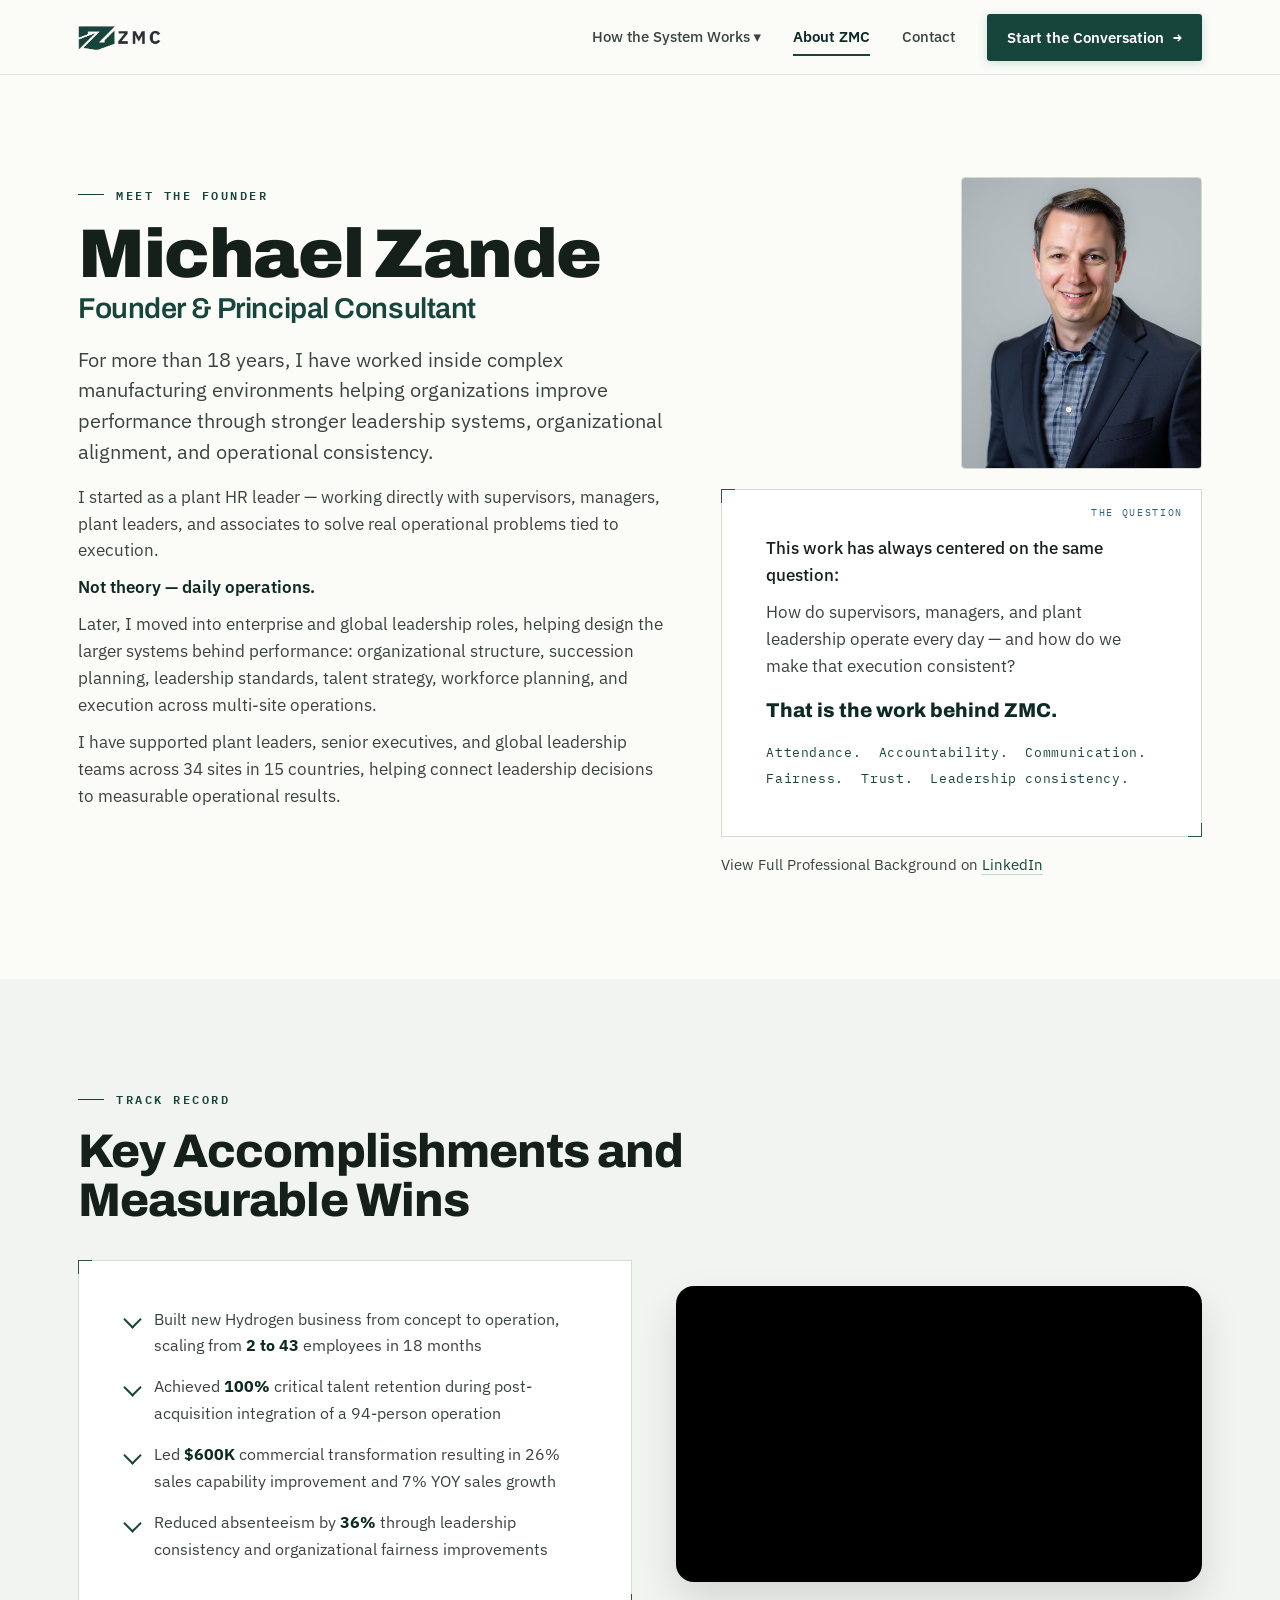
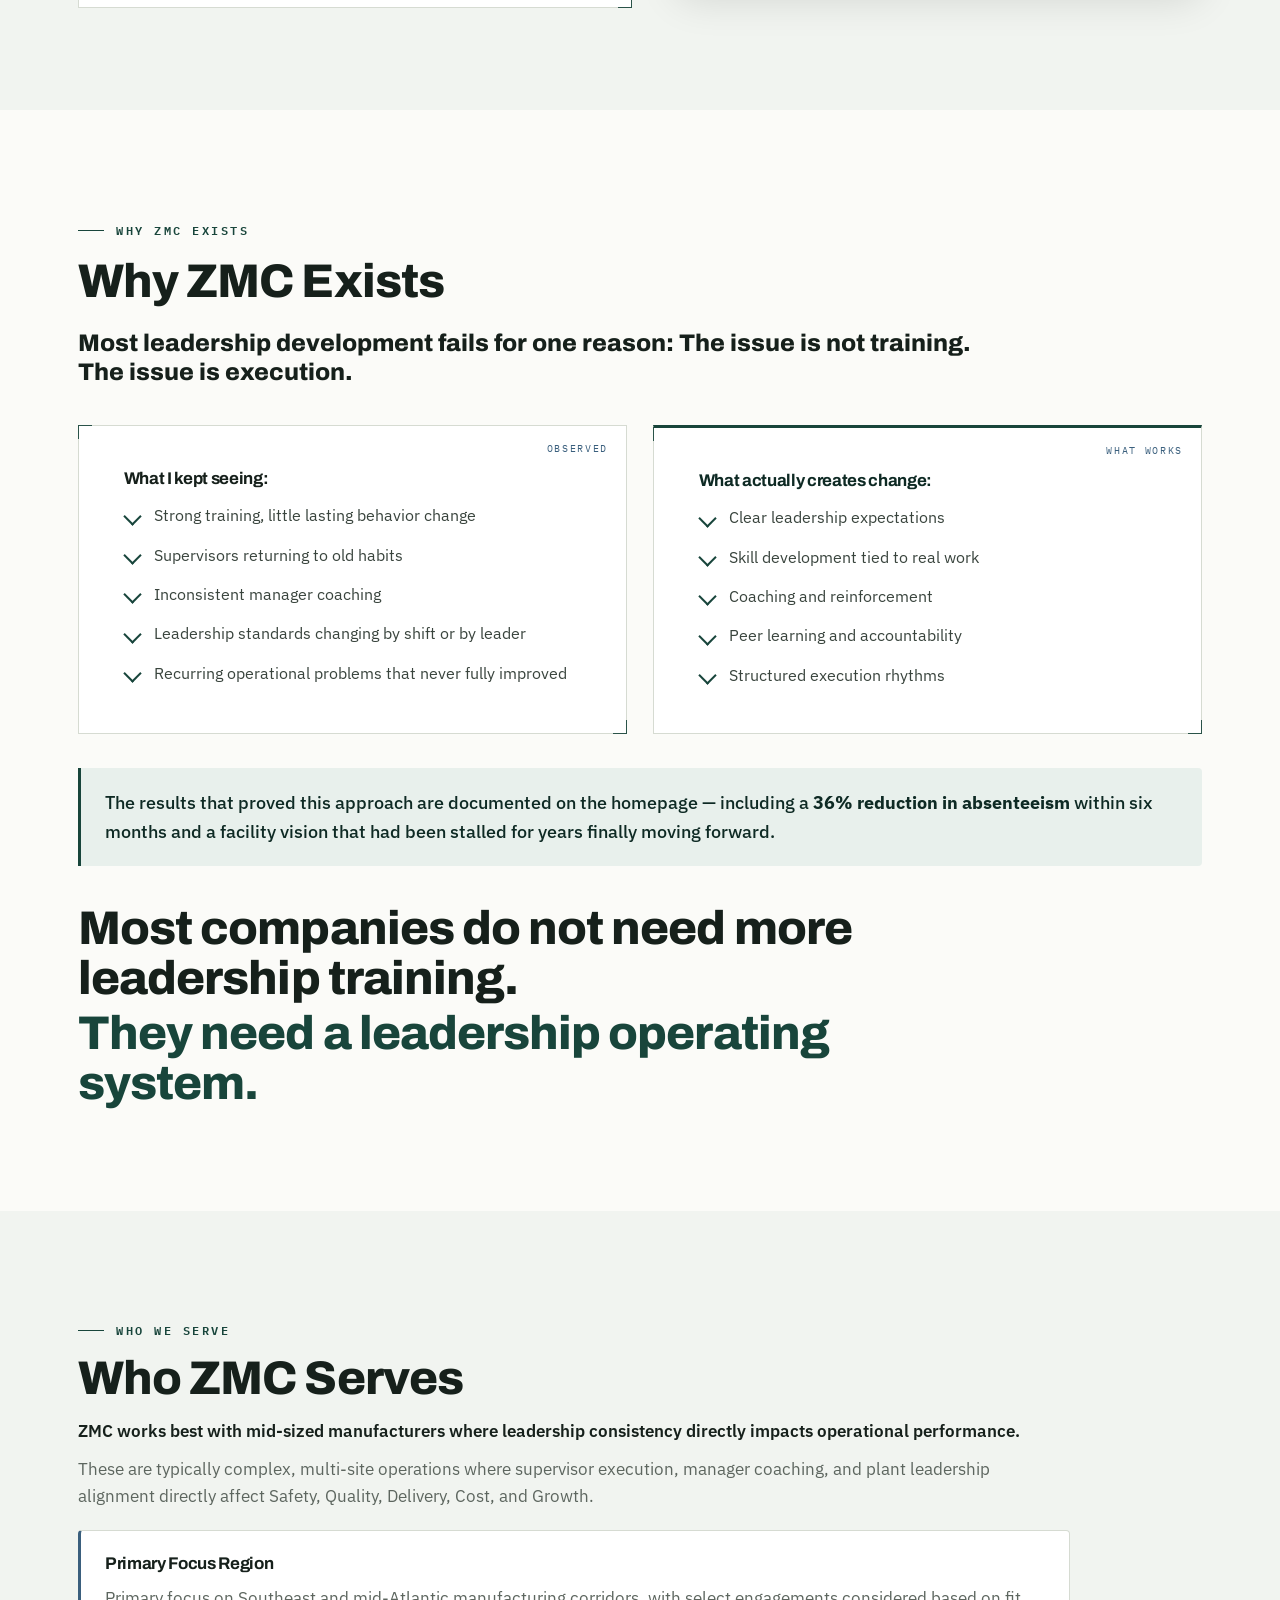
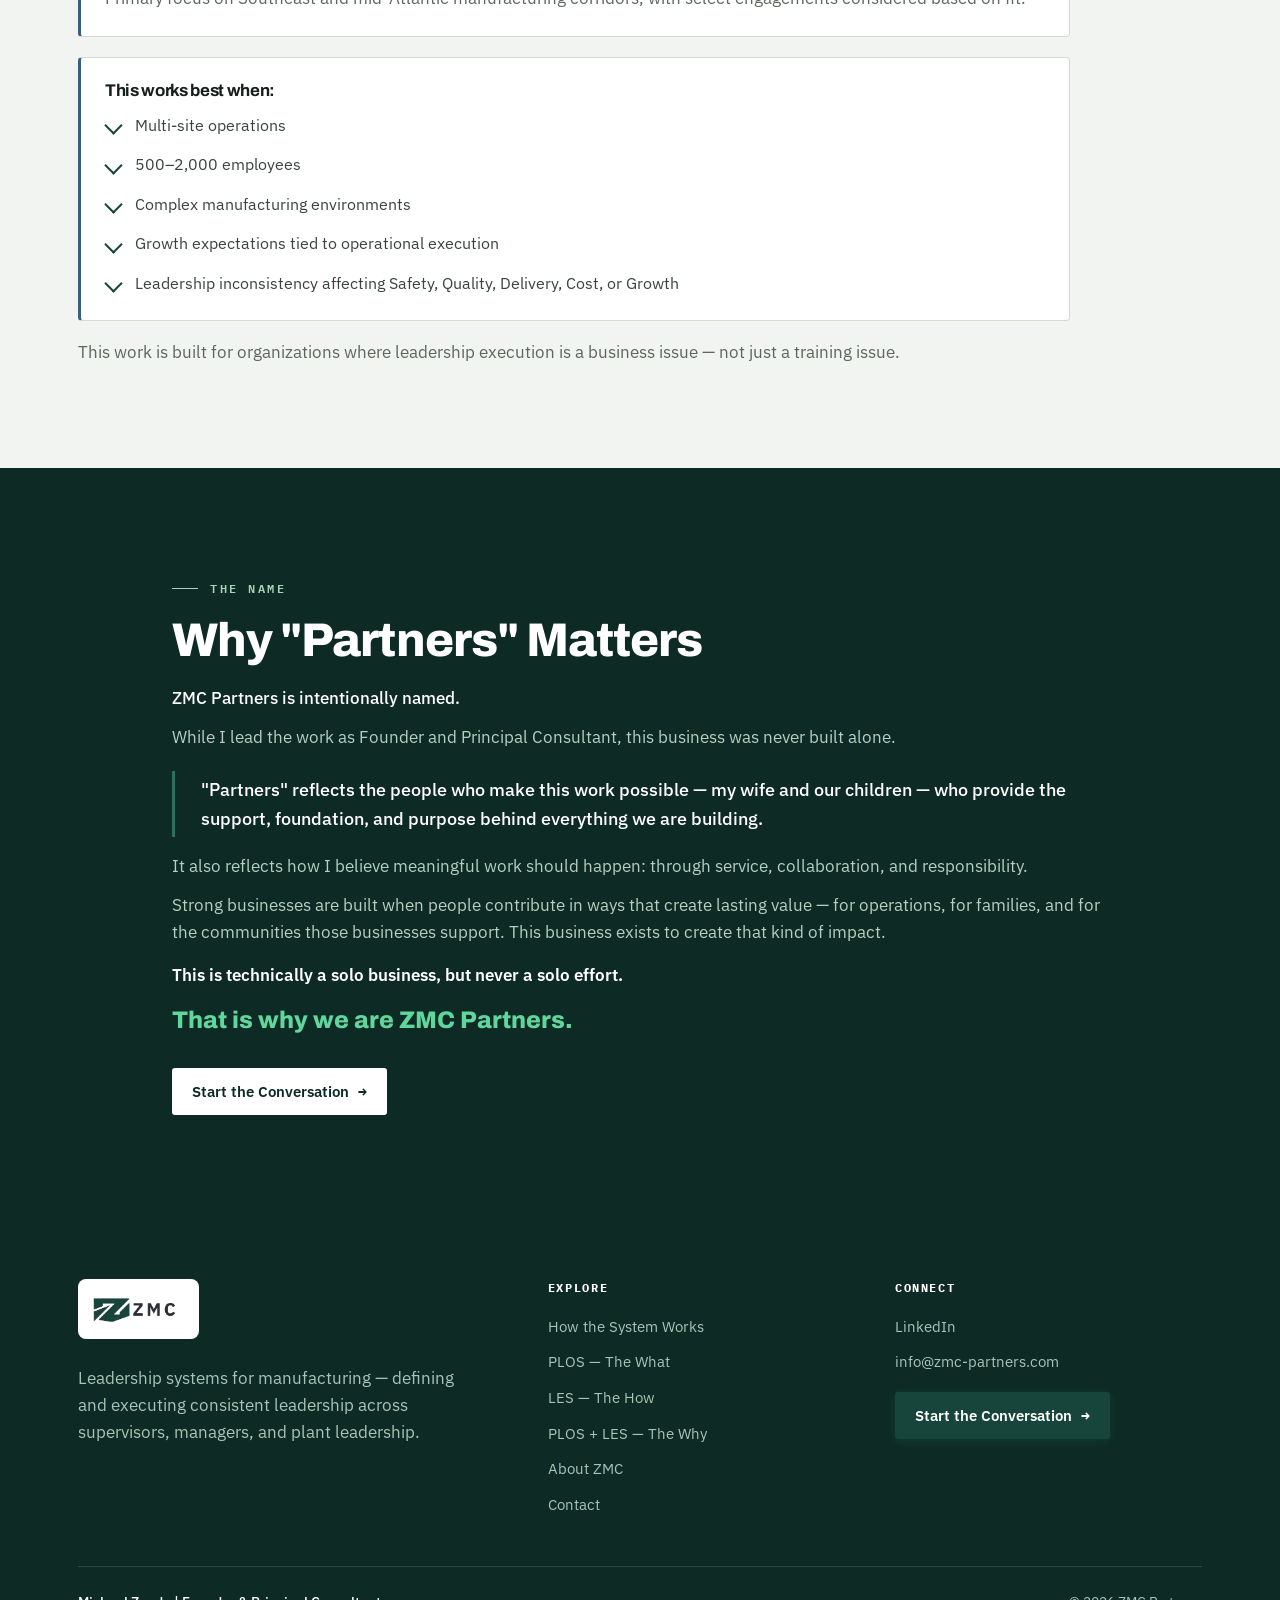
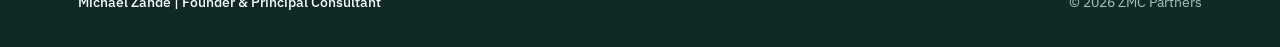
==== commit bf29b0a8: "Update about.html" ====
--- a/about.html
+++ b/about.html
@@ -78,16 +78,43 @@
   </div>
 
   <div class="sect tint">
-    <div class="wrap">
-      <div class="shead"><span class="eyebrow">Track record</span><h2>Key Accomplishments and Measurable Wins</h2></div>
-      <div class="plate" style="margin-top:34px;max-width:64rem"><ul class="checks" style="gap:15px">
-        <li>Built new Hydrogen business from concept to operation, scaling from <span class="hl">2 to 43</span> employees in 18 months</li>
-        <li>Achieved <span class="hl">100%</span> critical talent retention during post-acquisition integration of a 94-person operation</li>
-        <li>Led <span class="hl">$600K</span> commercial transformation resulting in 26% sales capability improvement and 7% YOY sales growth</li>
-        <li>Reduced absenteeism by <span class="hl">36%</span> through leadership consistency and organizational fairness improvements</li>
-      </ul></div>
+  <div class="wrap">
+    <div class="shead">
+      <span class="eyebrow">Track record</span>
+      <h2>Key Accomplishments and Measurable Wins</h2>
     </div>
+
+    <div style="display:grid; grid-template-columns:minmax(0,1fr) minmax(0,.95fr); gap:44px; align-items:center; margin-top:34px;">
+
+      <!-- Left: accomplishment box -->
+      <div class="plate">
+        <ul class="checks" style="gap:15px">
+          <li>Built new Hydrogen business from concept to operation, scaling from <span class="hl">2 to 43</span> employees in 18 months</li>
+          <li>Achieved <span class="hl">100%</span> critical talent retention during post-acquisition integration of a 94-person operation</li>
+          <li>Led <span class="hl">$600K</span> commercial transformation resulting in 26% sales capability improvement and 7% YOY sales growth</li>
+          <li>Reduced absenteeism by <span class="hl">36%</span> through leadership consistency and organizational fairness improvements</li>
+        </ul>
+      </div>
+
+      <!-- Right: video -->
+      <div style="width:100%;">
+        <div style="position:relative; width:100%; padding-top:56.25%; border-radius:18px; overflow:hidden; box-shadow:0 18px 40px rgba(0,0,0,.12); background:#000;">
+          <iframe
+            src="https://player.vimeo.com/video/1202278036?title=0&amp;byline=0&amp;portrait=0&amp;badge=0&amp;autopause=0&amp;player_id=0&amp;app_id=58479"
+            frameborder="0"
+            allow="autoplay; fullscreen; picture-in-picture; clipboard-write; encrypted-media; web-share"
+            referrerpolicy="strict-origin-when-cross-origin"
+            style="position:absolute; top:0; left:0; width:100%; height:100%;"
+            title="ZMC - Operations Outcomes">
+          </iframe>
+        </div>
+      </div>
+
+    </div>
+
+    <script src="https://player.vimeo.com/api/player.js"></script>
   </div>
+</div>
 
   <div class="sect">
     <div class="wrap">
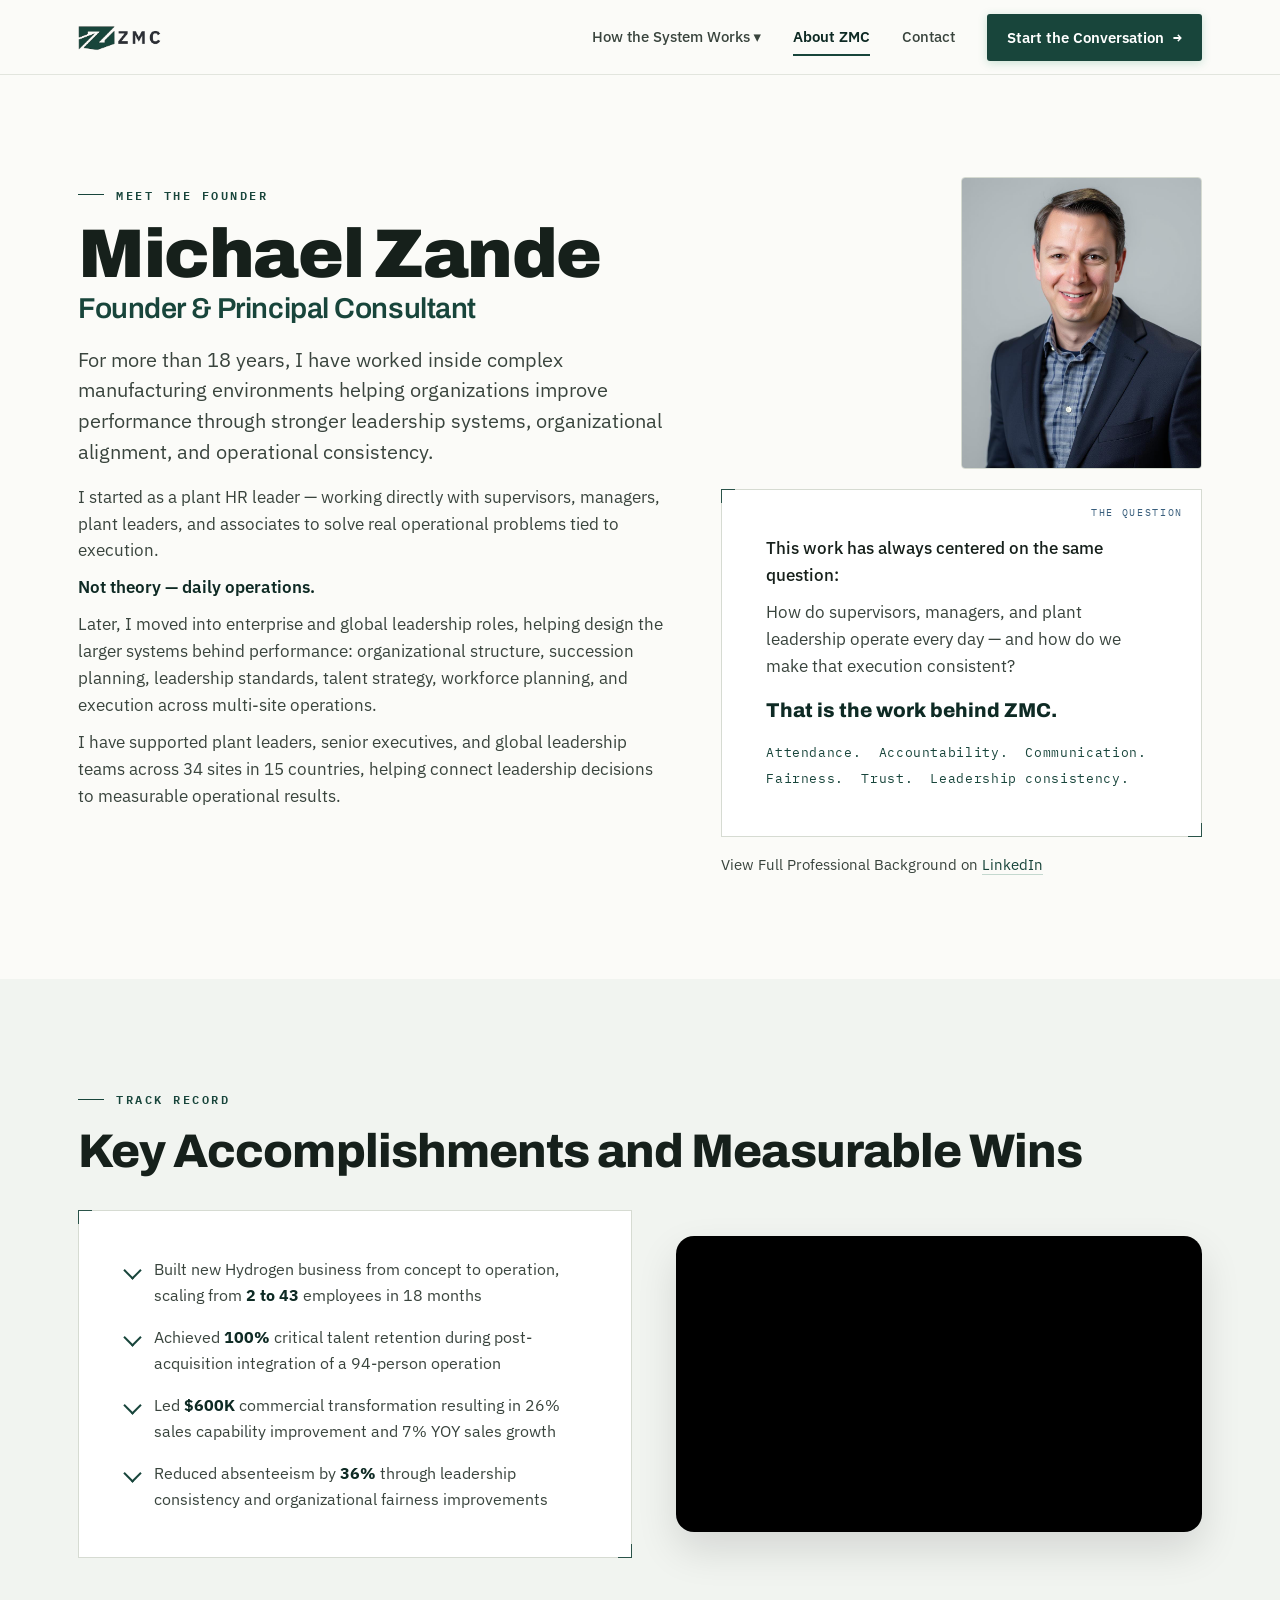
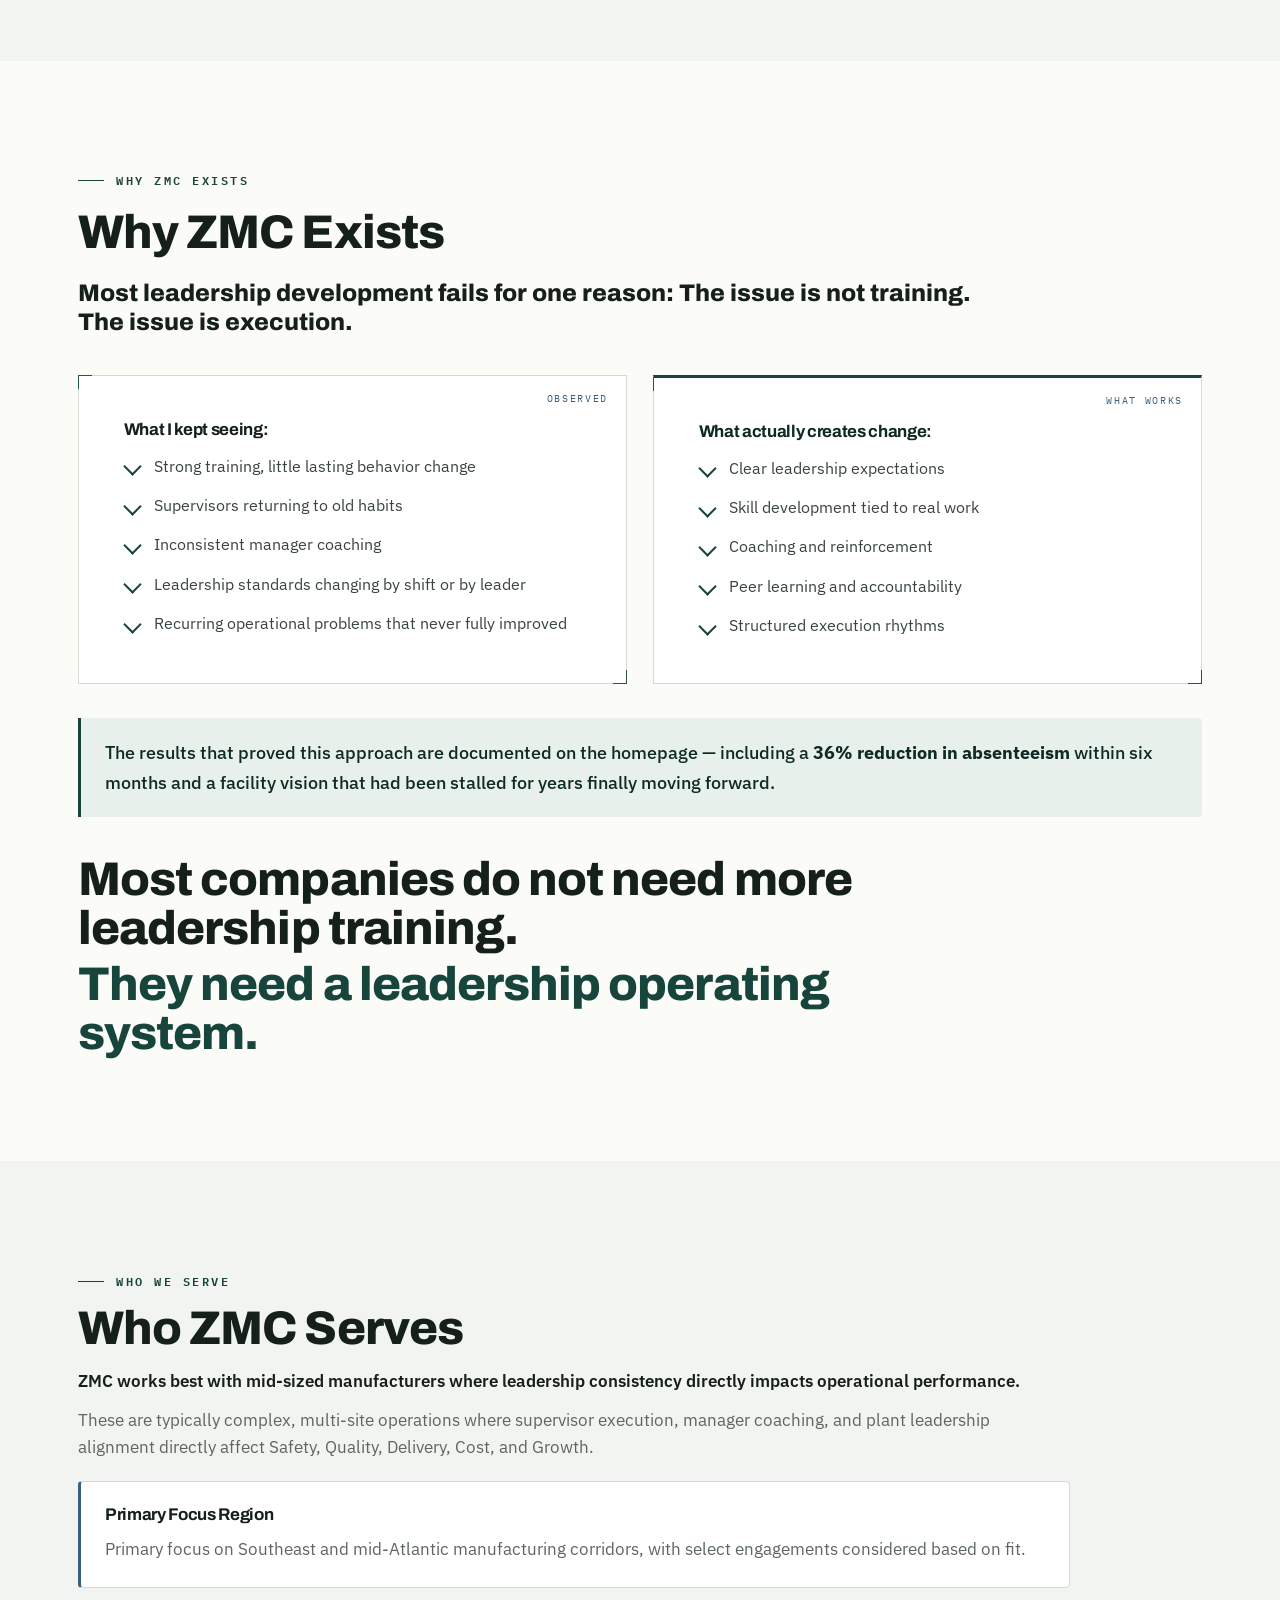
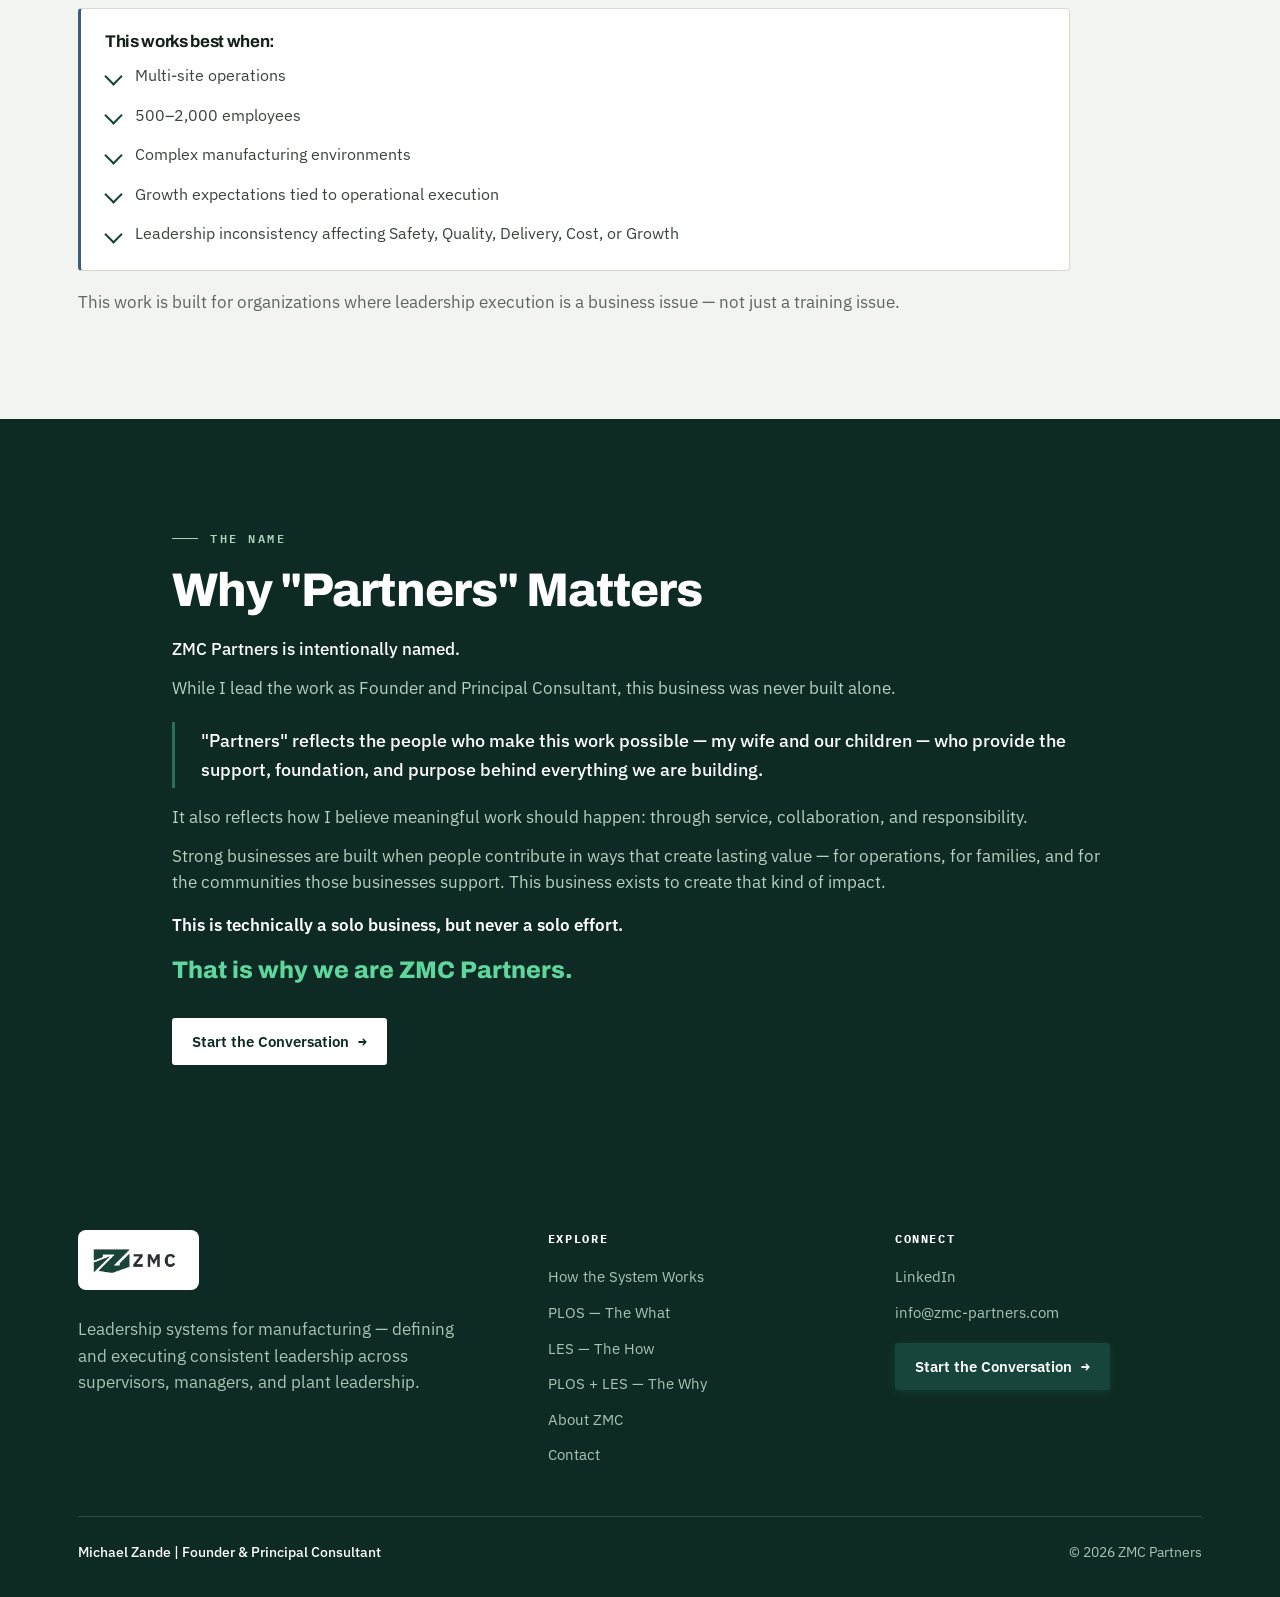
==== commit 3a239b64: "Update about.html" ====
--- a/about.html
+++ b/about.html
@@ -79,10 +79,10 @@
 
   <div class="sect tint">
   <div class="wrap">
-    <div class="shead">
-      <span class="eyebrow">Track record</span>
-      <h2>Key Accomplishments and Measurable Wins</h2>
-    </div>
+    <div class="shead" style="max-width:72rem;">
+  <span class="eyebrow">Track record</span>
+  <h2 style="max-width:none;">Key Accomplishments and Measurable Wins</h2>
+</div>
 
     <div style="display:grid; grid-template-columns:minmax(0,1fr) minmax(0,.95fr); gap:44px; align-items:center; margin-top:34px;">
 
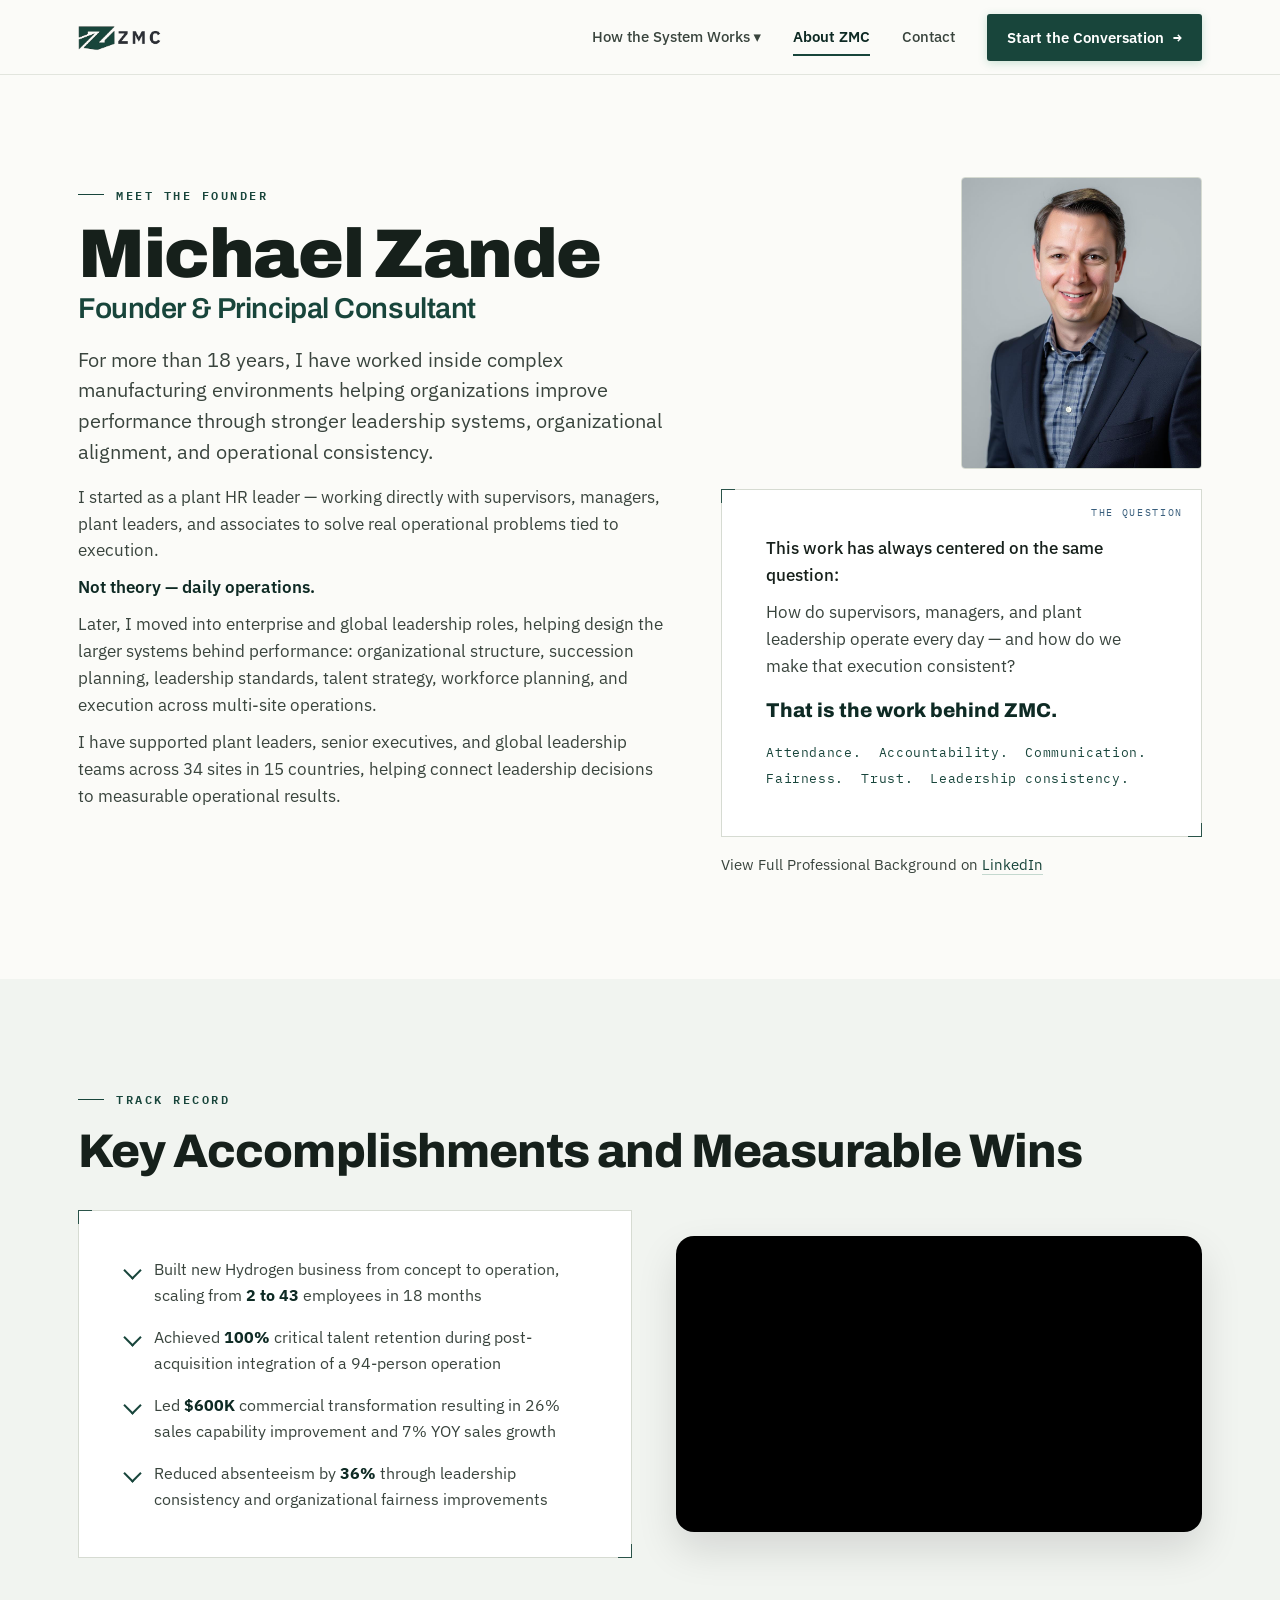
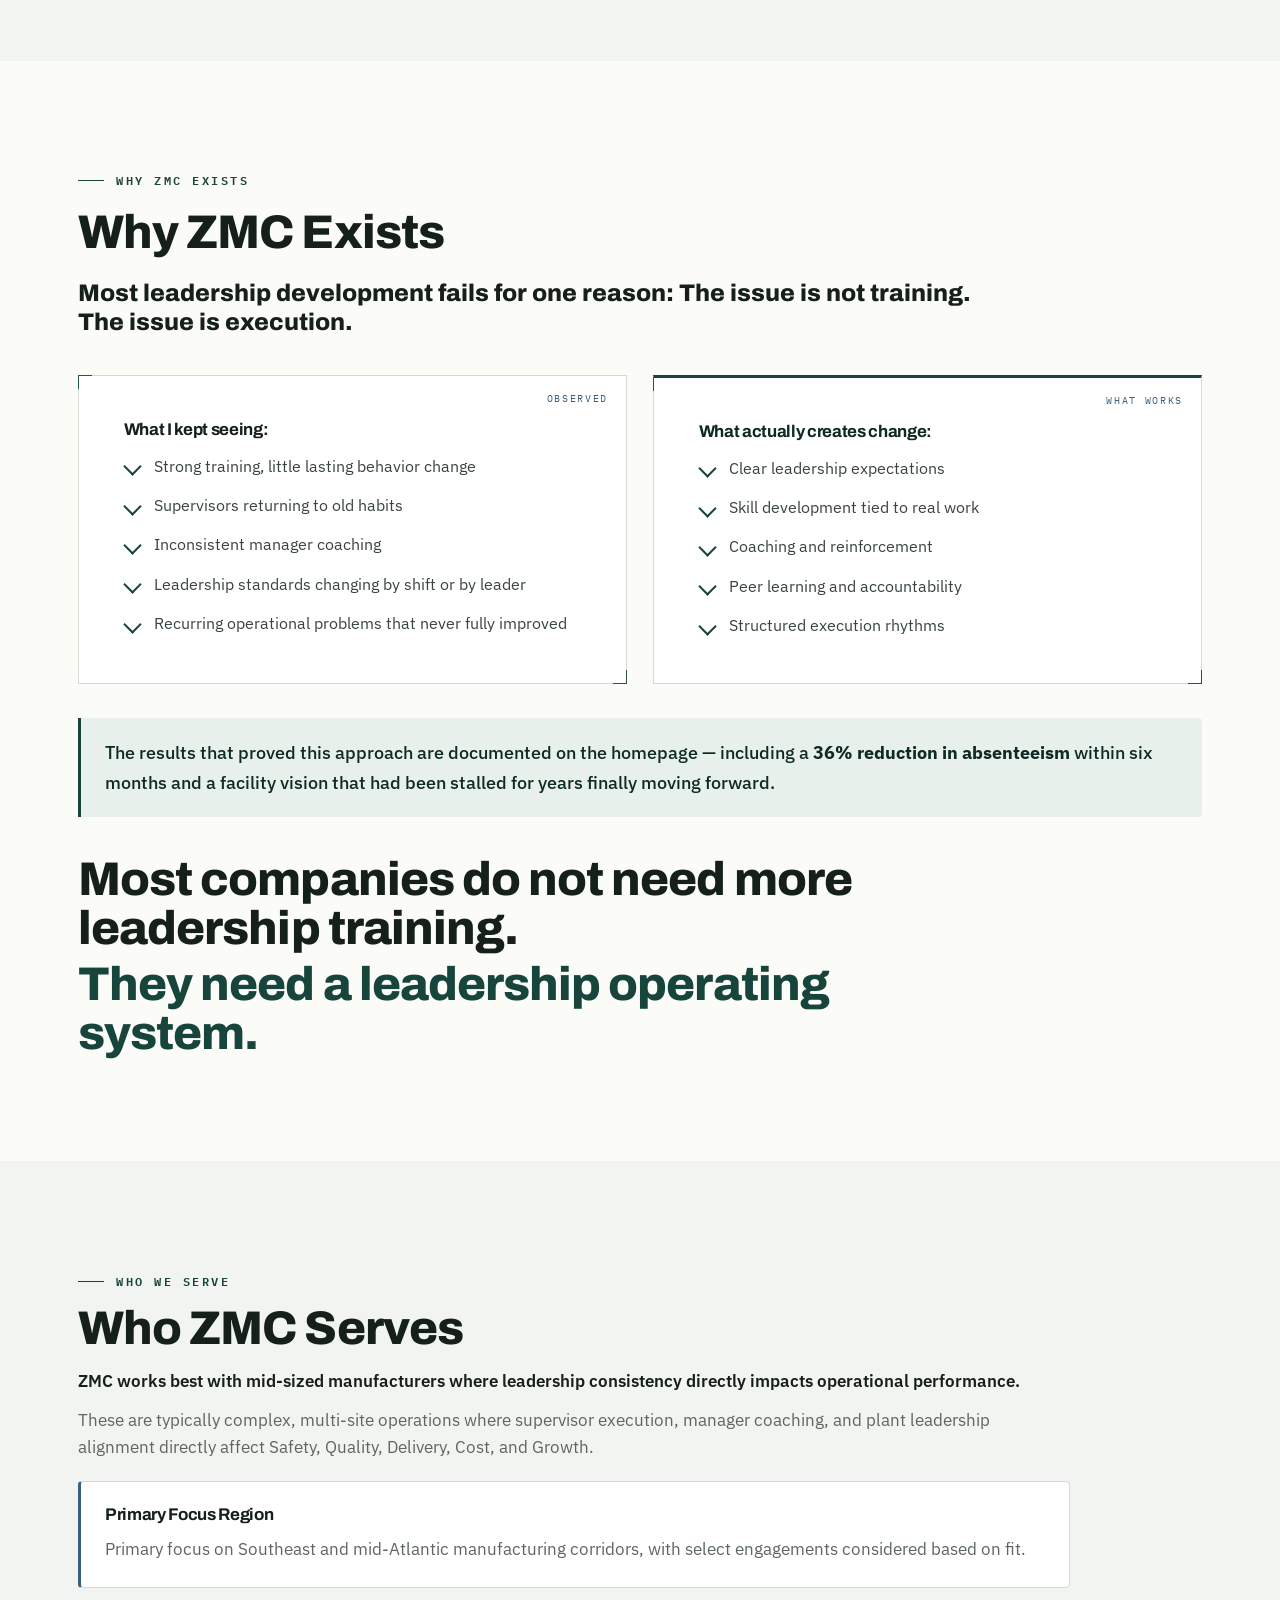
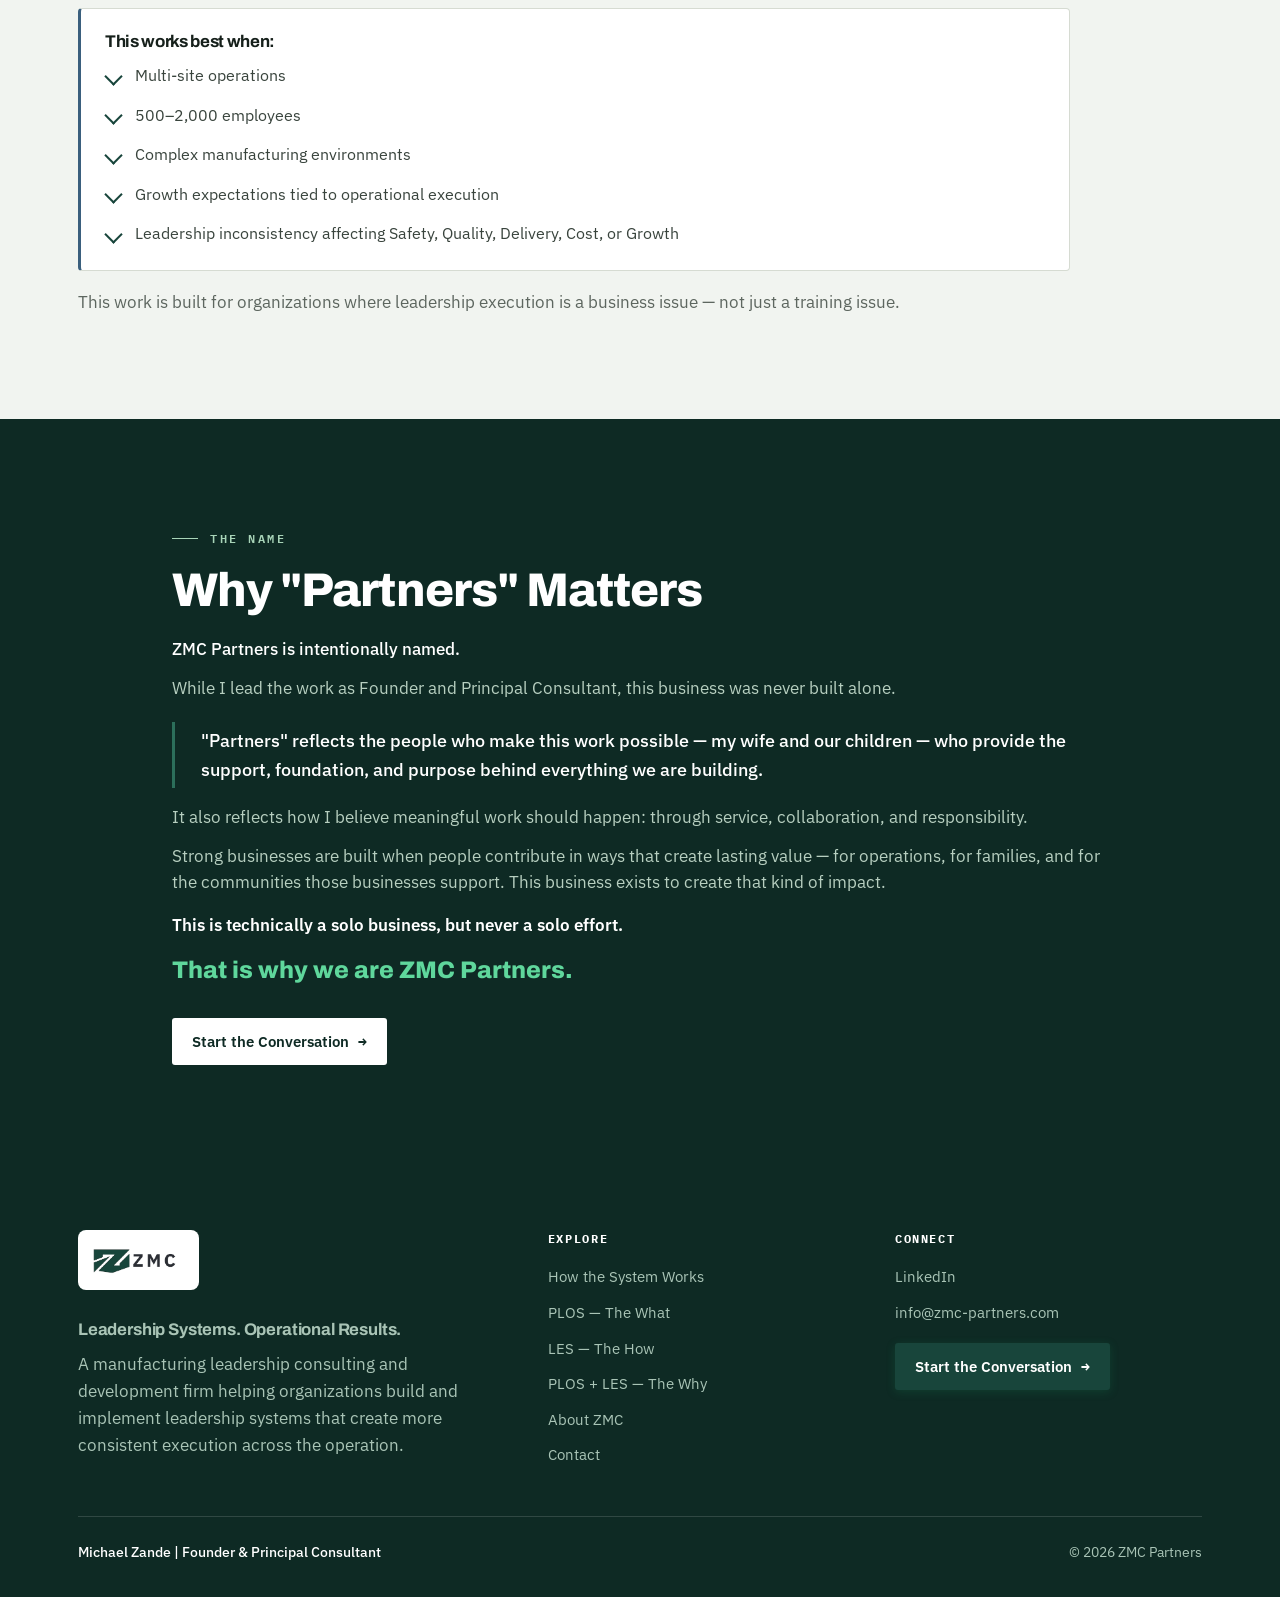
==== commit a28b2612: "Update about.html" ====
--- a/about.html
+++ b/about.html
@@ -169,7 +169,7 @@
     <div class="ft-top">
       <div>
         <div class="ft-logo-chip" data-view="home" style="cursor:pointer"><img src="images/zmc-logo.png" alt="ZMC Partners"></div>
-        <p style="max-width:24rem;color:#A9C4B6">Leadership systems for manufacturing — defining and executing consistent leadership across supervisors, managers, and plant leadership.</p>
+        <p style="max-width:24rem;color:#A9C4B6"><p style="max-width:24rem;color:#A9C4B6;font-family:'Archivo';font-weight:700;font-size:1.05rem;letter-spacing:-.01em">Leadership Systems. Operational Results.</p> <p style="max-width:24rem;color:#A9C4B6;margin-top:8px">A manufacturing leadership consulting and development firm helping organizations build and implement leadership systems that create more consistent execution across the operation.</p></p>
       </div>
       <div><h5>Explore</h5>
         <a class="fl" data-view="how">How the System Works</a>
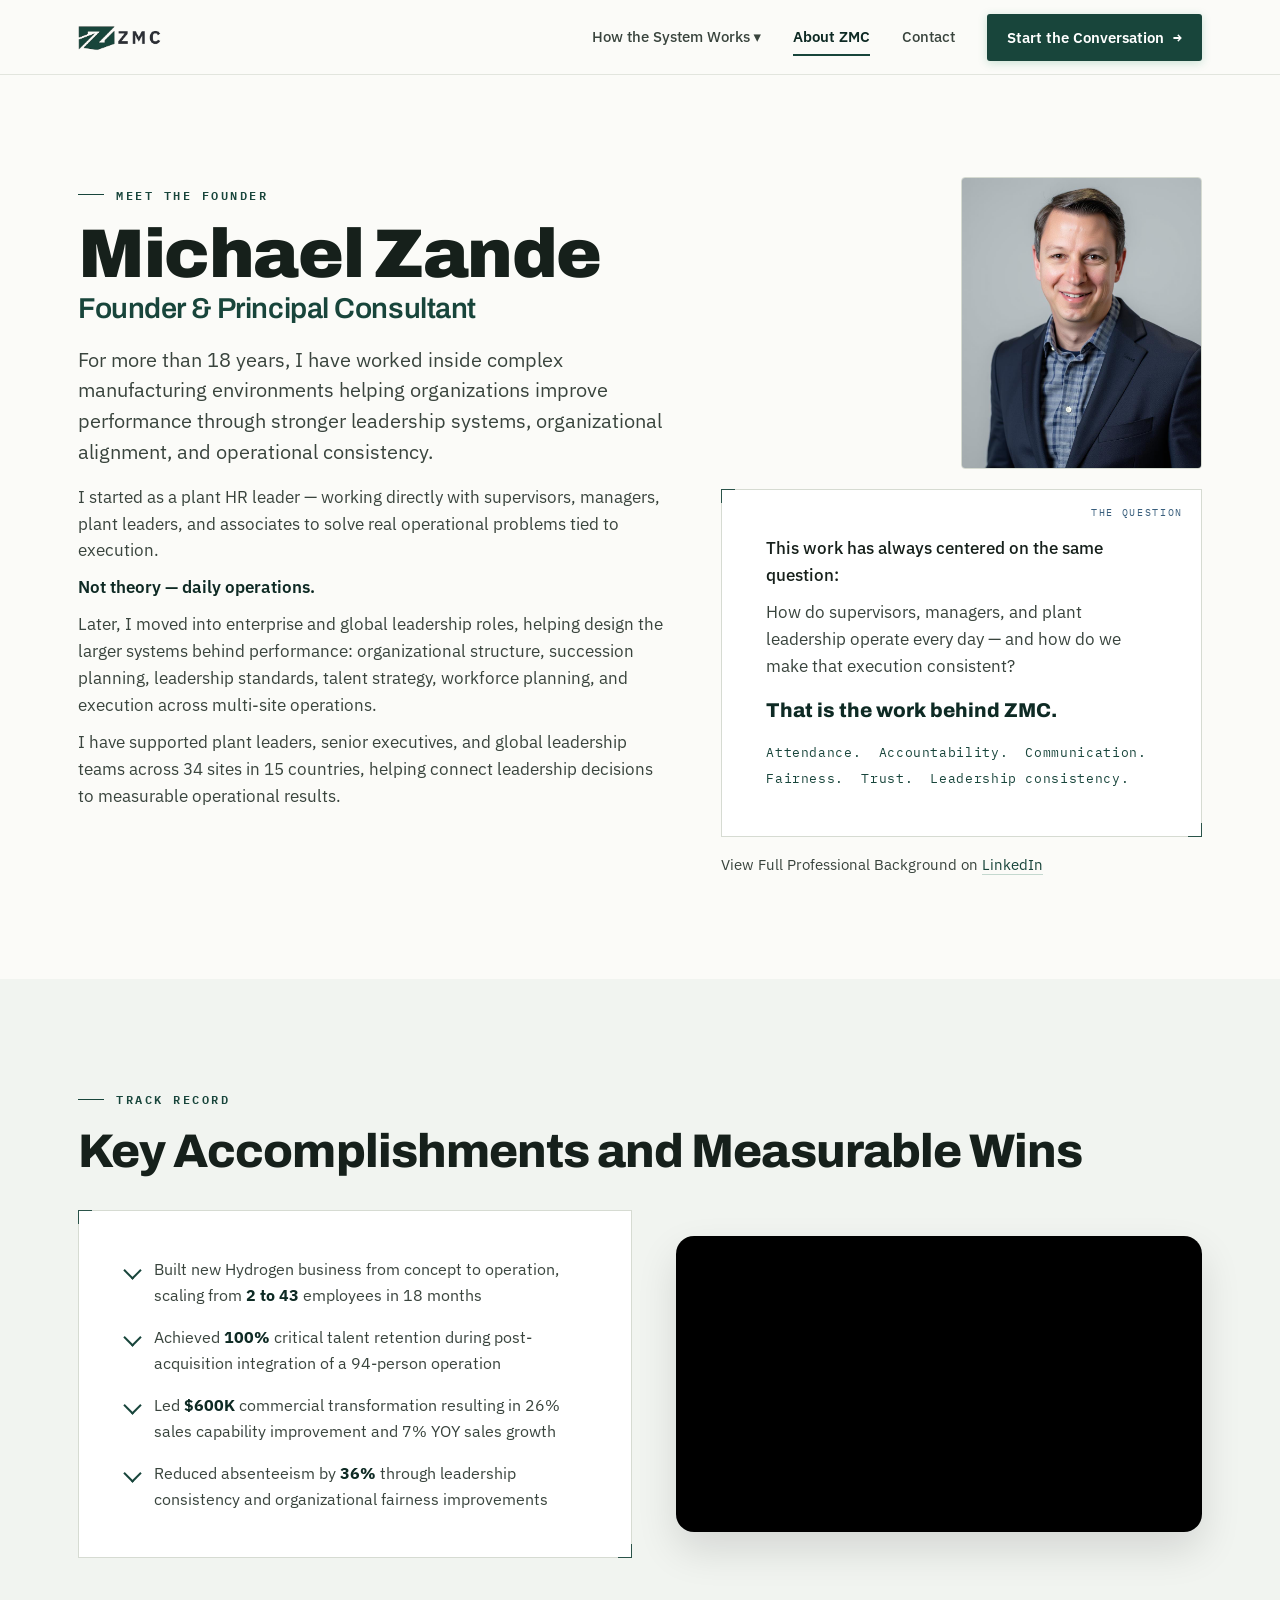
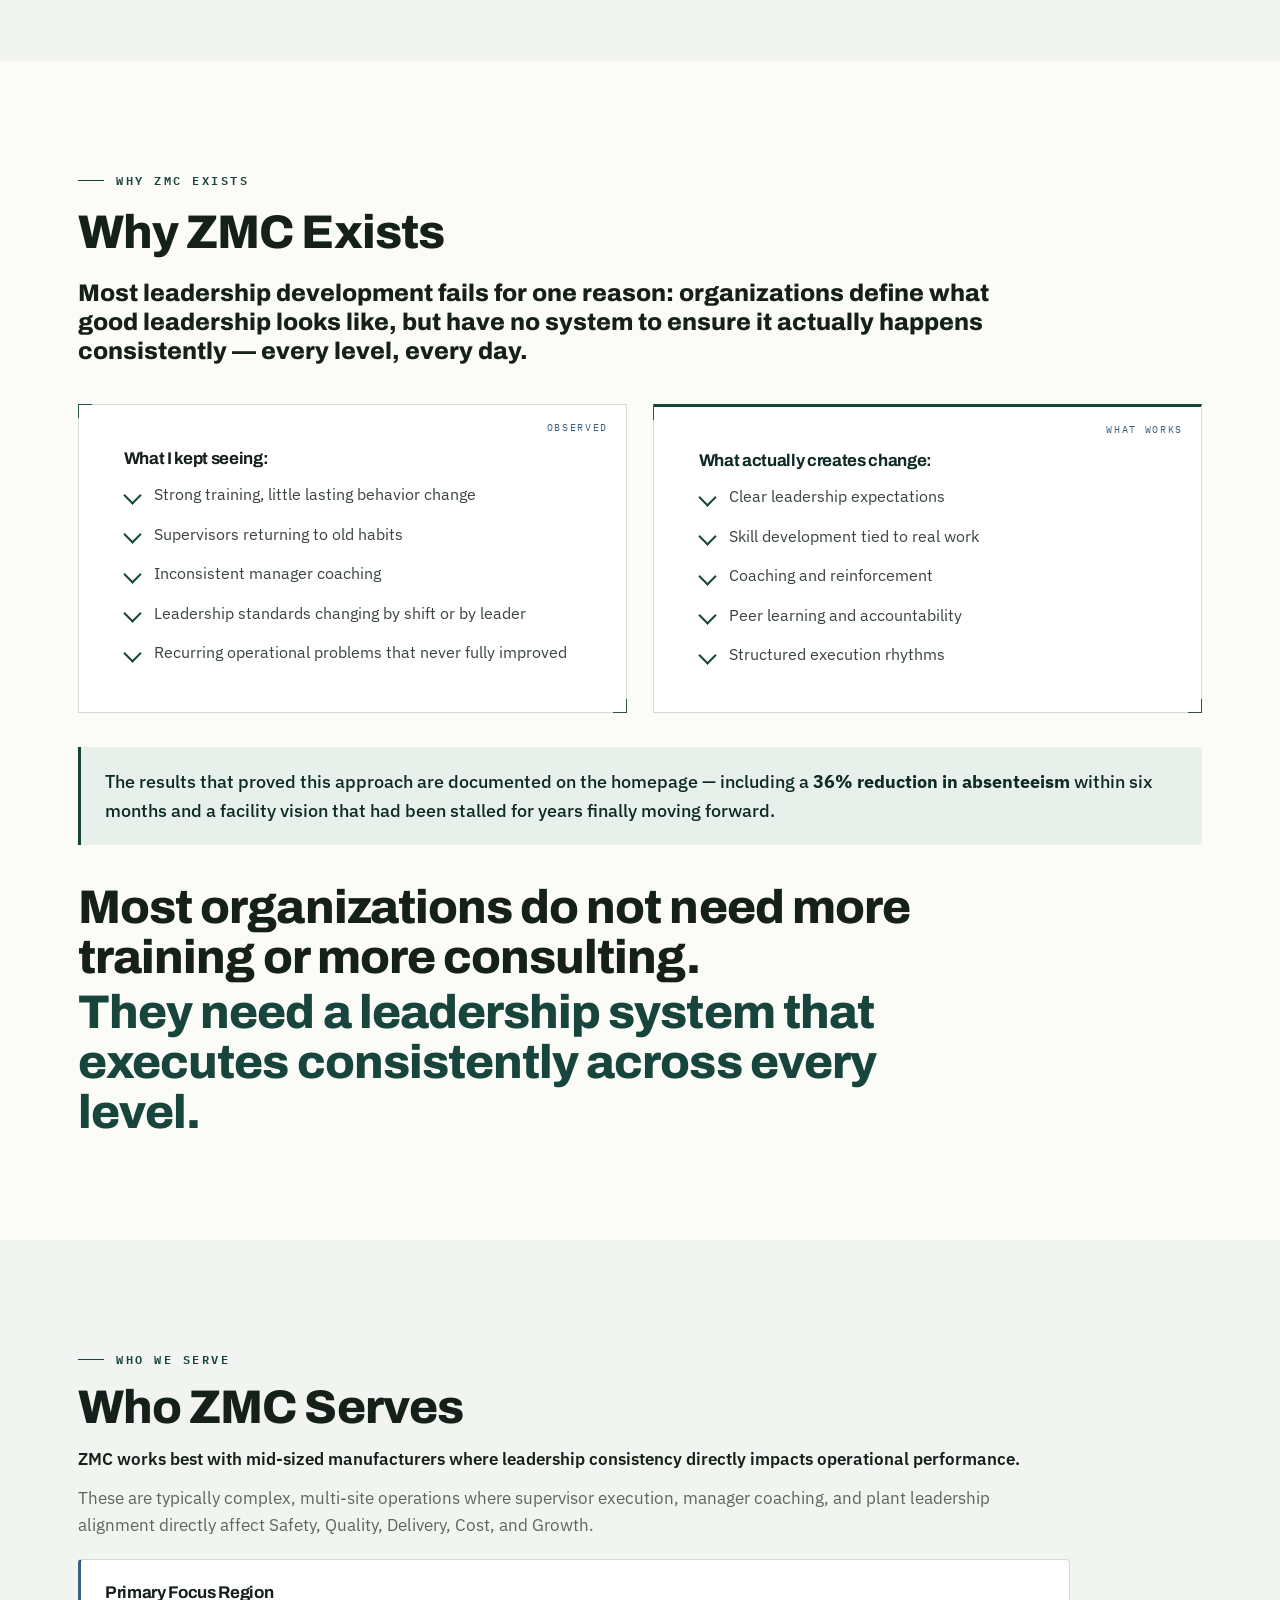
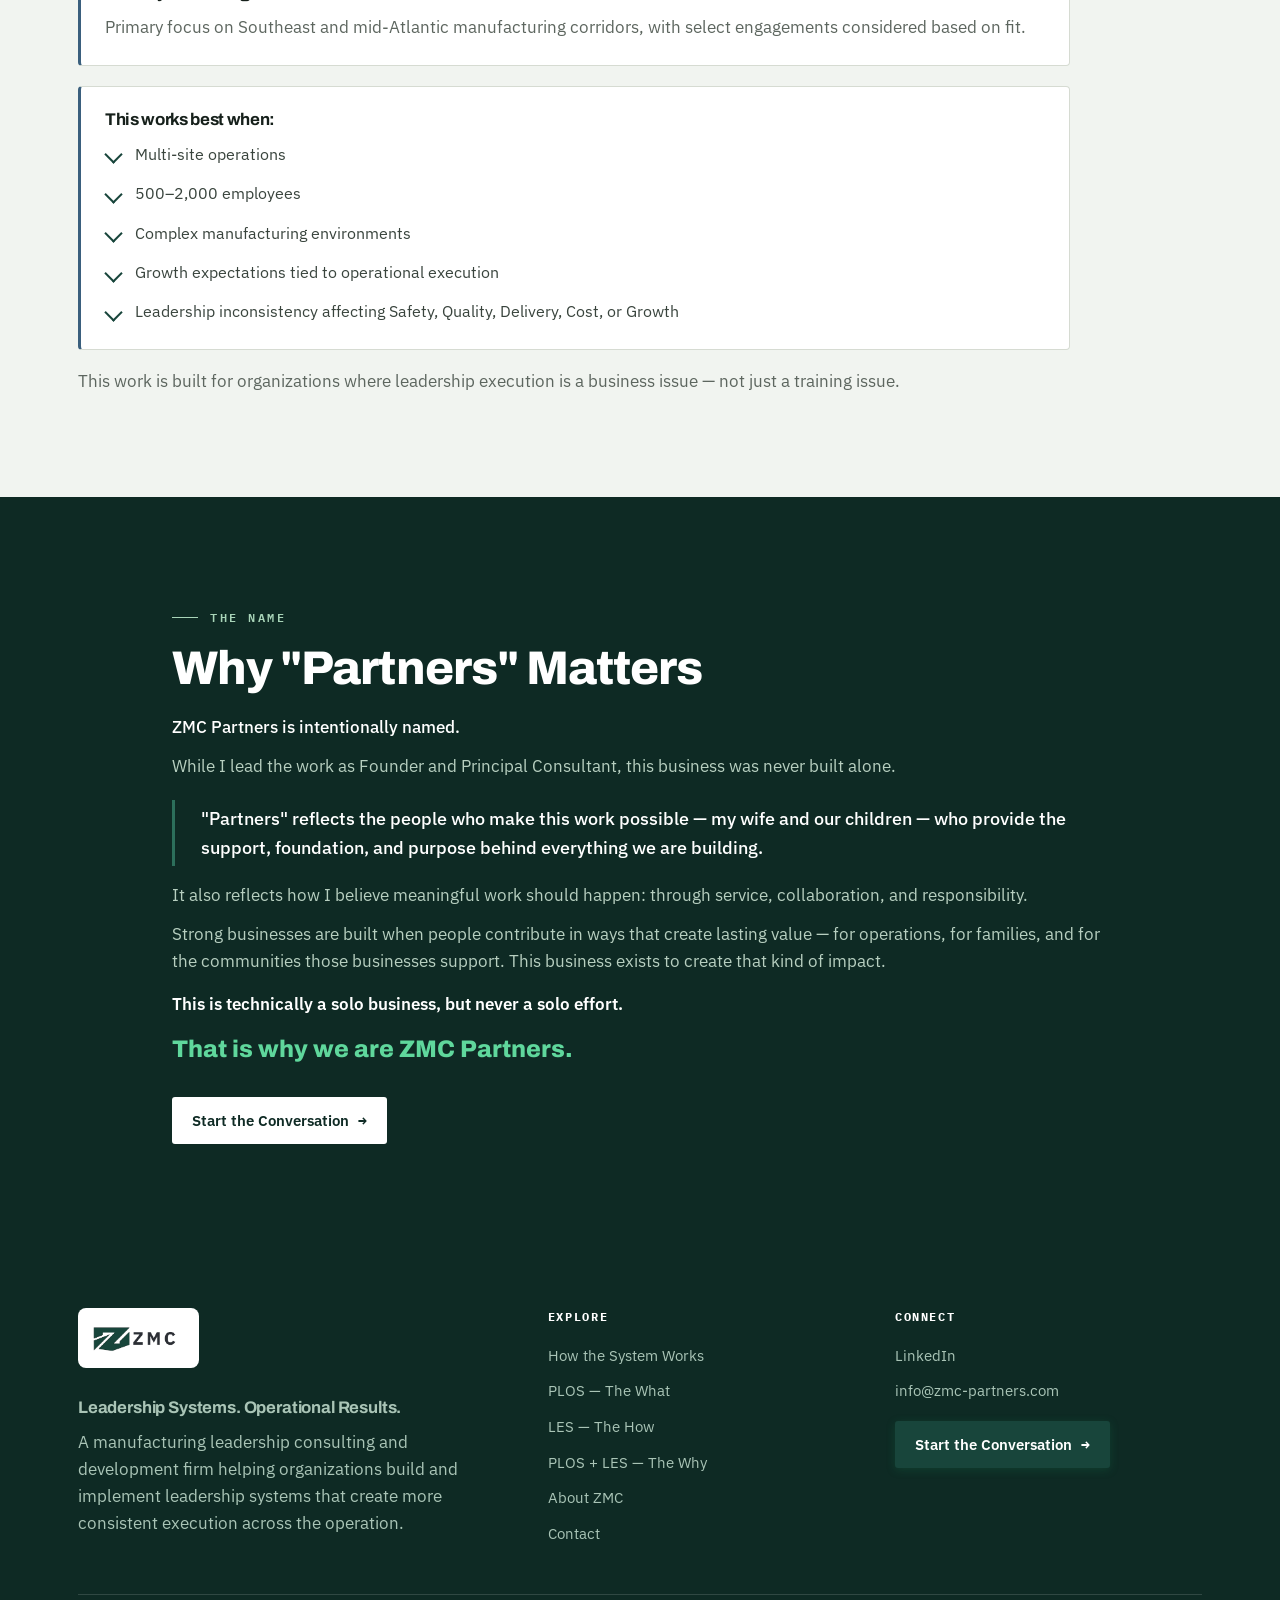
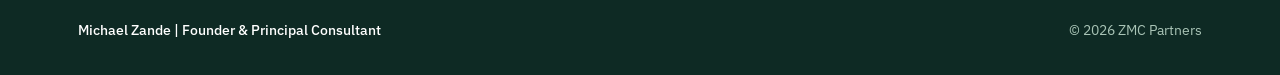
==== commit 046af109: "Update about.html" ====
--- a/about.html
+++ b/about.html
@@ -119,7 +119,7 @@
   <div class="sect">
     <div class="wrap">
       <div class="shead"><span class="eyebrow">Why ZMC exists</span><h2>Why ZMC Exists</h2></div>
-      <div style="max-width:58rem;margin-top:22px"><p style="font-family:'Archivo';font-weight:800;font-size:1.5rem;color:var(--ink);line-height:1.2">Most leadership development fails for one reason: The issue is not training. The issue is execution.</p></div>
+      <div style="max-width:58rem;margin-top:22px"><p style="font-family:'Archivo';font-weight:800;font-size:1.5rem;color:var(--ink);line-height:1.2">Most leadership development fails for one reason: organizations define what good leadership looks like, but have no system to ensure it actually happens consistently — every level, every day.</p></div>
       <div class="sys-grid" style="margin-top:38px">
         <div class="plate"><span class="plate-tag">Observed</span><h4 style="margin-bottom:14px;color:var(--ink)">What I kept seeing:</h4>
           <ul class="checks"><li>Strong training, little lasting behavior change</li><li>Supervisors returning to old habits</li><li>Inconsistent manager coaching</li><li>Leadership standards changing by shift or by leader</li><li>Recurring operational problems that never fully improved</li></ul></div>
@@ -127,8 +127,8 @@
           <ul class="checks"><li>Clear leadership expectations</li><li>Skill development tied to real work</li><li>Coaching and reinforcement</li><li>Peer learning and accountability</li><li>Structured execution rhythms</li></ul></div>
       </div>
       <div class="banner" style="margin-top:34px"><p>The results that proved this approach are documented on the homepage — including a <span class="hl">36% reduction in absenteeism</span> within six months and a facility vision that had been stalled for years finally moving forward.</p></div>      <div class="bigtwo" style="margin-top:38px;max-width:58rem">
-        <h2>Most companies do not need more leadership training.</h2>
-        <h2 style="margin-top:6px"><span class="l2">They need a leadership operating system.</span></h2>
+        <h2>Most organizations do not need more training or more consulting.</h2>
+        <h2 style="margin-top:6px"><span class="l2">They need a leadership system that executes consistently across every level.</span></h2>
       </div>
     </div>
   </div>
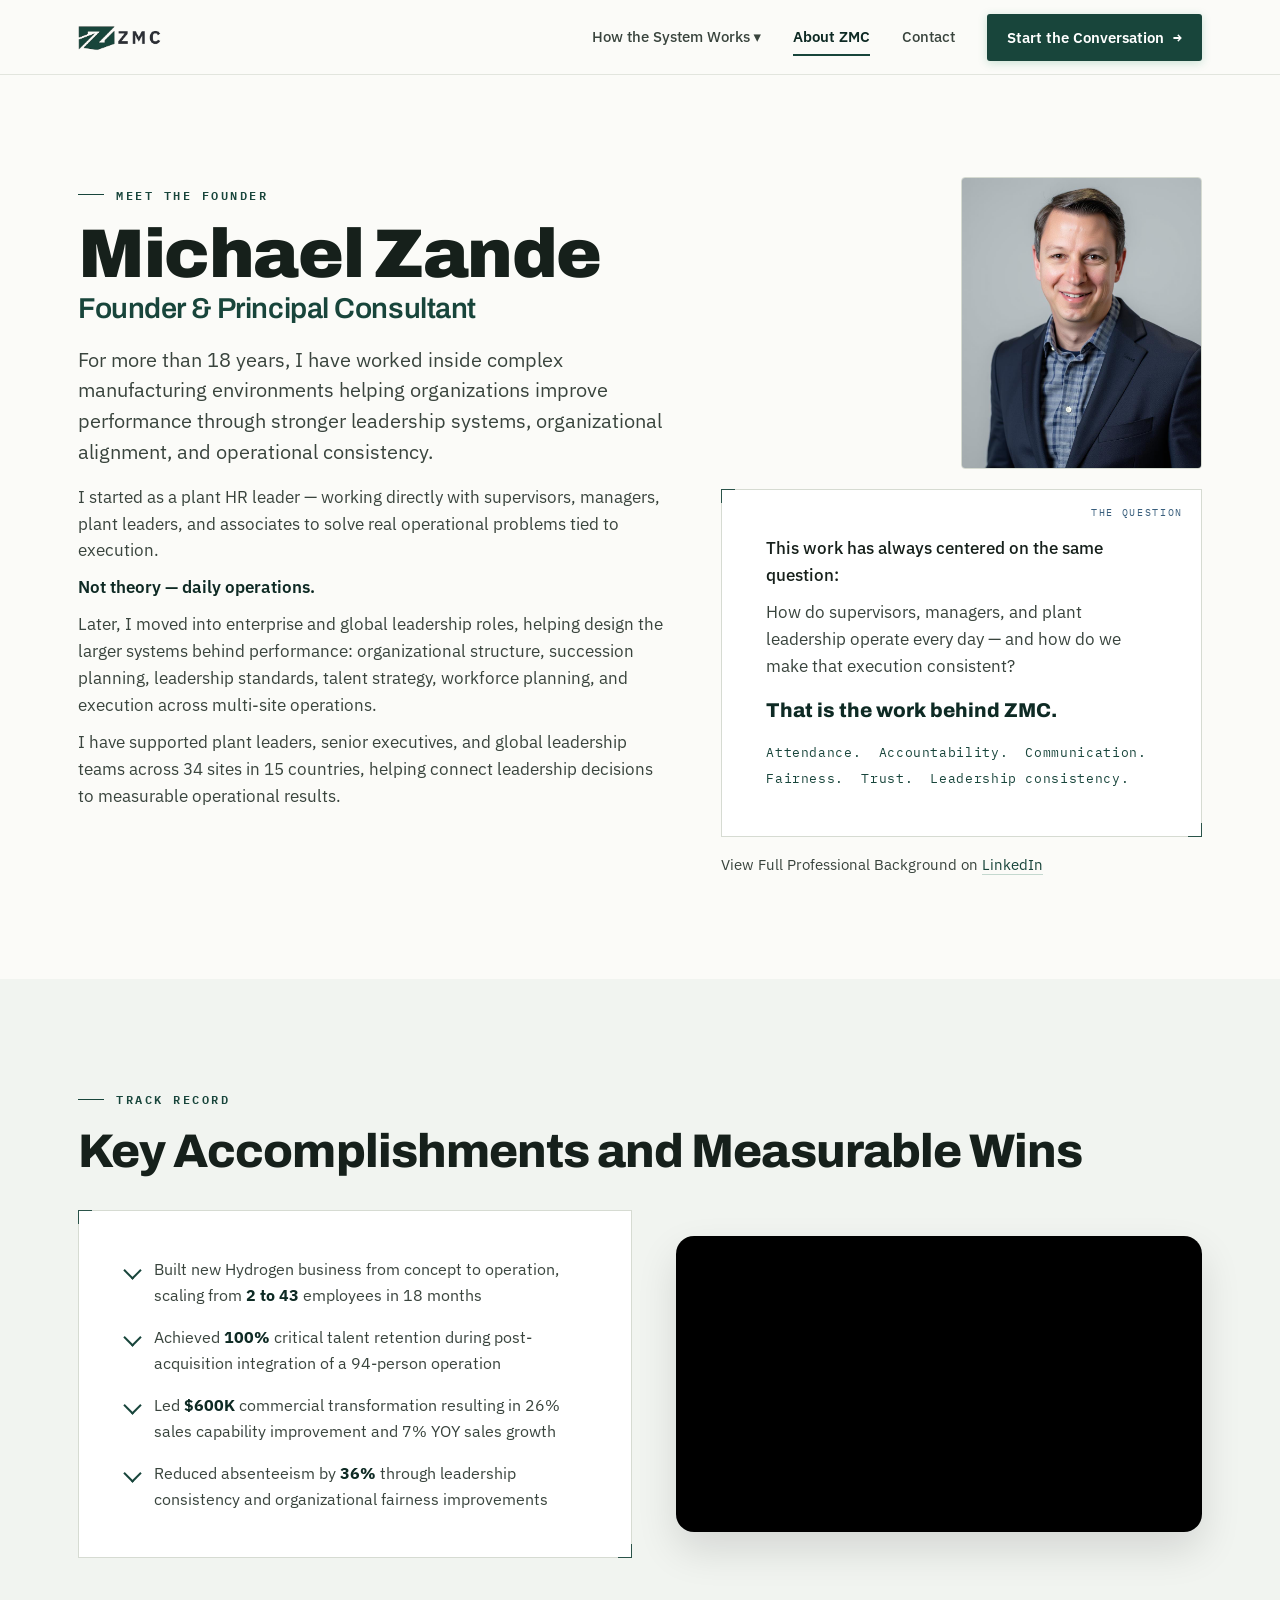
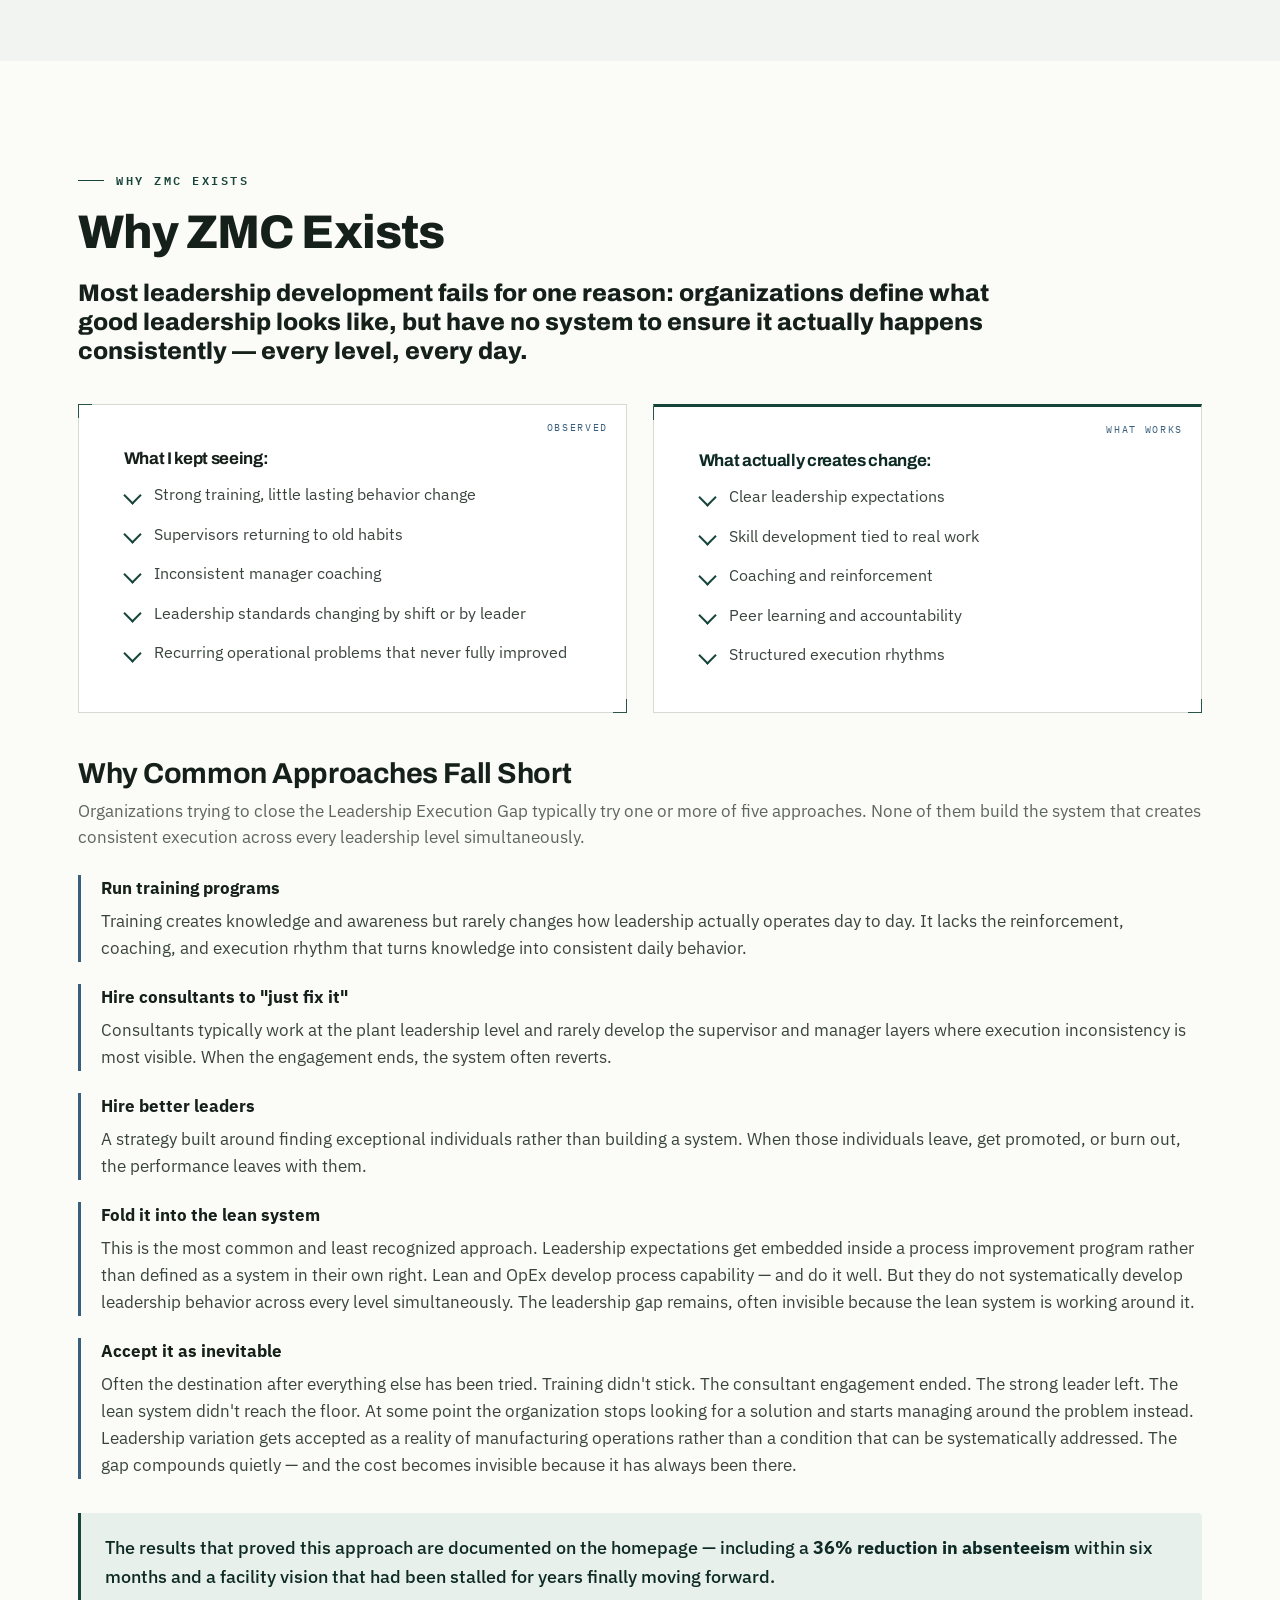
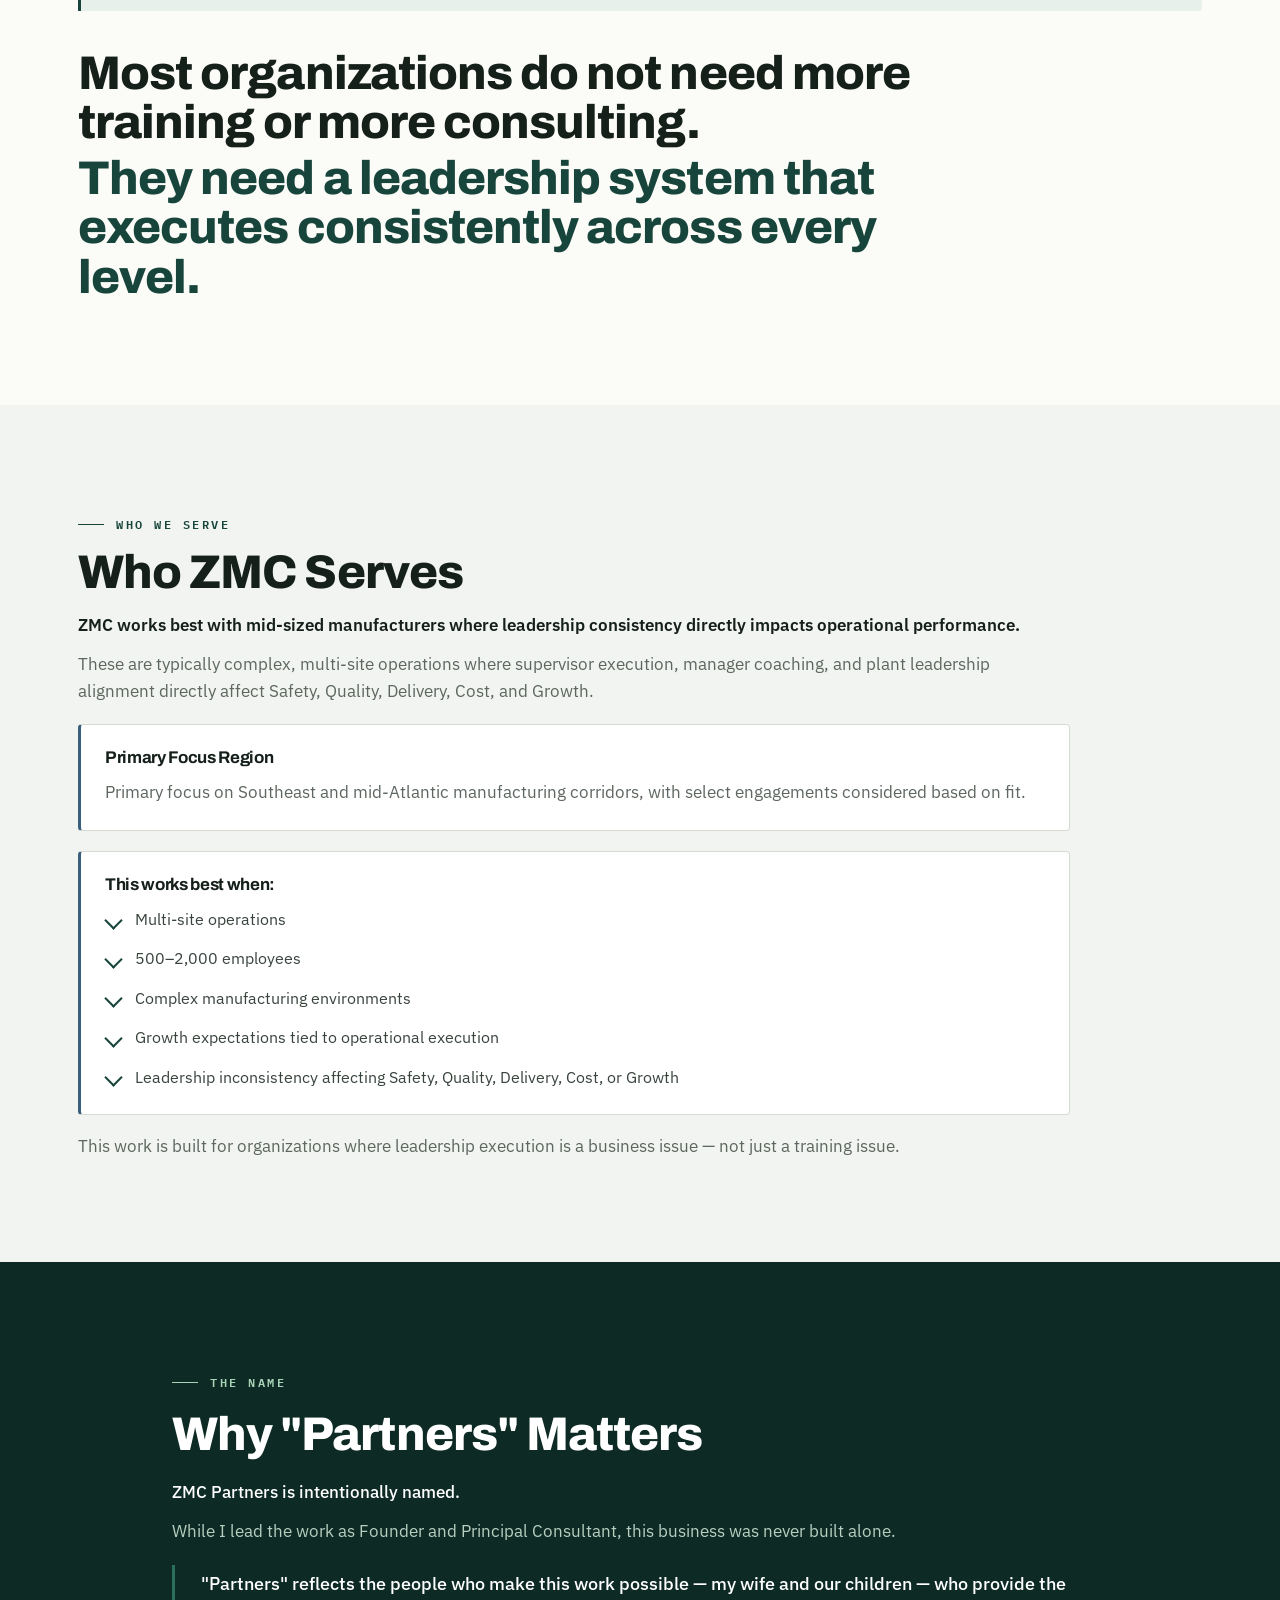
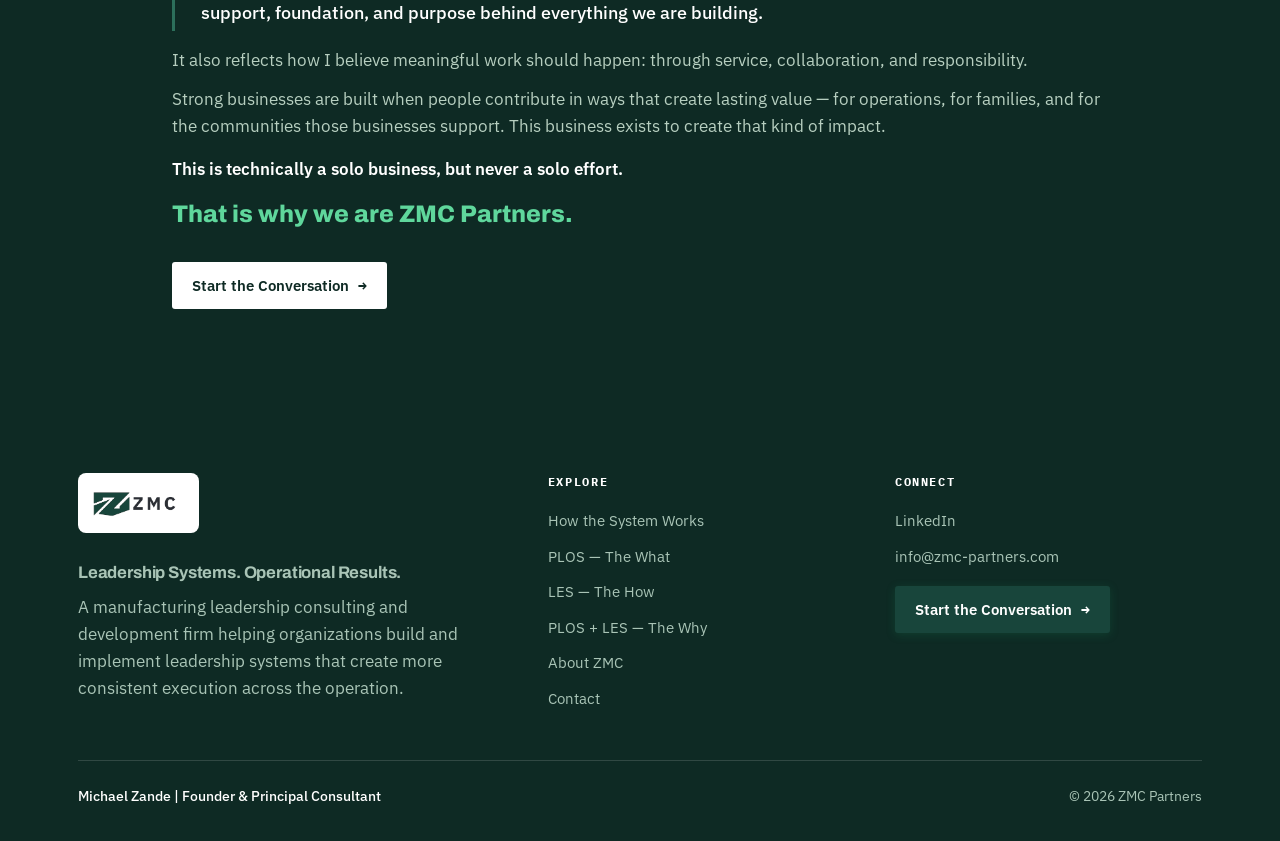
==== commit 2928c154: "Update about.html" ====
--- a/about.html
+++ b/about.html
@@ -118,7 +118,7 @@
 
   <div class="sect">
     <div class="wrap">
-      <div class="shead"><span class="eyebrow">Why ZMC exists</span><h2>Why ZMC Exists</h2></div>
+<div class="shead"><span class="eyebrow">Why ZMC exists</span><h2>Why ZMC Exists</h2></div>
       <div style="max-width:58rem;margin-top:22px"><p style="font-family:'Archivo';font-weight:800;font-size:1.5rem;color:var(--ink);line-height:1.2">Most leadership development fails for one reason: organizations define what good leadership looks like, but have no system to ensure it actually happens consistently — every level, every day.</p></div>
       <div class="sys-grid" style="margin-top:38px">
         <div class="plate"><span class="plate-tag">Observed</span><h4 style="margin-bottom:14px;color:var(--ink)">What I kept seeing:</h4>
@@ -126,7 +126,34 @@
         <div class="plate" style="border-top:3px solid var(--green)"><span class="plate-tag">What works</span><h4 style="margin-bottom:14px;color:var(--green-deep)">What actually creates change:</h4>
           <ul class="checks"><li>Clear leadership expectations</li><li>Skill development tied to real work</li><li>Coaching and reinforcement</li><li>Peer learning and accountability</li><li>Structured execution rhythms</li></ul></div>
       </div>
-      <div class="banner" style="margin-top:34px"><p>The results that proved this approach are documented on the homepage — including a <span class="hl">36% reduction in absenteeism</span> within six months and a facility vision that had been stalled for years finally moving forward.</p></div>      <div class="bigtwo" style="margin-top:38px;max-width:58rem">
+      <div style="margin-top:46px">
+        <h3 style="margin-bottom:8px">Why Common Approaches Fall Short</h3>
+        <p style="margin-bottom:24px;color:var(--muted)">Organizations trying to close the Leadership Execution Gap typically try one or more of five approaches. None of them build the system that creates consistent execution across every leadership level simultaneously.</p>
+        <div style="display:flex;flex-direction:column;gap:22px">
+          <div style="border-left:3px solid var(--steel-blue);padding-left:20px">
+            <p style="font-weight:700;color:var(--ink)">Run training programs</p>
+            <p style="margin-top:6px">Training creates knowledge and awareness but rarely changes how leadership actually operates day to day. It lacks the reinforcement, coaching, and execution rhythm that turns knowledge into consistent daily behavior.</p>
+          </div>
+          <div style="border-left:3px solid var(--steel-blue);padding-left:20px">
+            <p style="font-weight:700;color:var(--ink)">Hire consultants to "just fix it"</p>
+            <p style="margin-top:6px">Consultants typically work at the plant leadership level and rarely develop the supervisor and manager layers where execution inconsistency is most visible. When the engagement ends, the system often reverts.</p>
+          </div>
+          <div style="border-left:3px solid var(--steel-blue);padding-left:20px">
+            <p style="font-weight:700;color:var(--ink)">Hire better leaders</p>
+            <p style="margin-top:6px">A strategy built around finding exceptional individuals rather than building a system. When those individuals leave, get promoted, or burn out, the performance leaves with them.</p>
+          </div>
+          <div style="border-left:3px solid var(--steel-blue);padding-left:20px">
+            <p style="font-weight:700;color:var(--ink)">Fold it into the lean system</p>
+            <p style="margin-top:6px">This is the most common and least recognized approach. Leadership expectations get embedded inside a process improvement program rather than defined as a system in their own right. Lean and OpEx develop process capability — and do it well. But they do not systematically develop leadership behavior across every level simultaneously. The leadership gap remains, often invisible because the lean system is working around it.</p>
+          </div>
+          <div style="border-left:3px solid var(--steel-blue);padding-left:20px">
+            <p style="font-weight:700;color:var(--ink)">Accept it as inevitable</p>
+            <p style="margin-top:6px">Often the destination after everything else has been tried. Training didn't stick. The consultant engagement ended. The strong leader left. The lean system didn't reach the floor. At some point the organization stops looking for a solution and starts managing around the problem instead. Leadership variation gets accepted as a reality of manufacturing operations rather than a condition that can be systematically addressed. The gap compounds quietly — and the cost becomes invisible because it has always been there.</p>
+          </div>
+        </div>
+      </div>
+      <div class="banner" style="margin-top:34px"><p>The results that proved this approach are documented on the homepage — including a <span class="hl">36% reduction in absenteeism</span> within six months and a facility vision that had been stalled for years finally moving forward.</p></div>
+      <div class="bigtwo" style="margin-top:38px;max-width:58rem">
         <h2>Most organizations do not need more training or more consulting.</h2>
         <h2 style="margin-top:6px"><span class="l2">They need a leadership system that executes consistently across every level.</span></h2>
       </div>
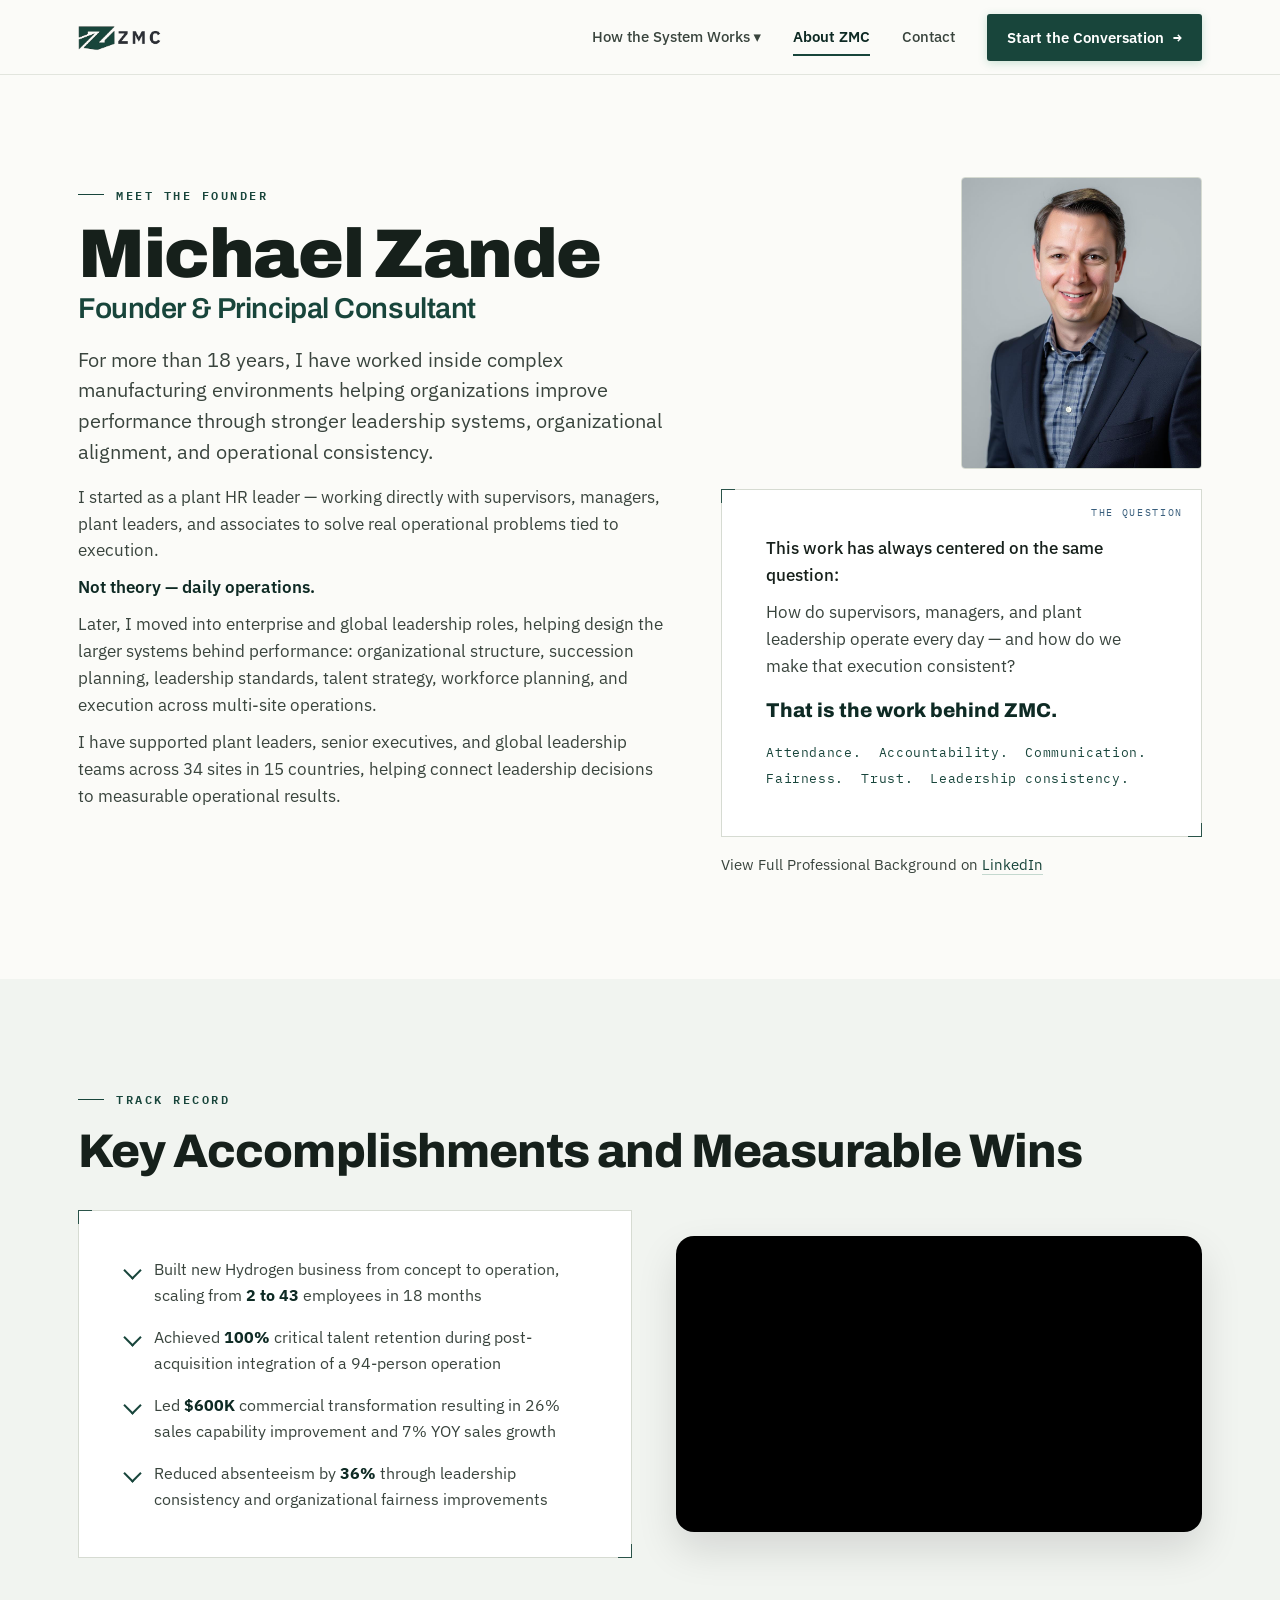
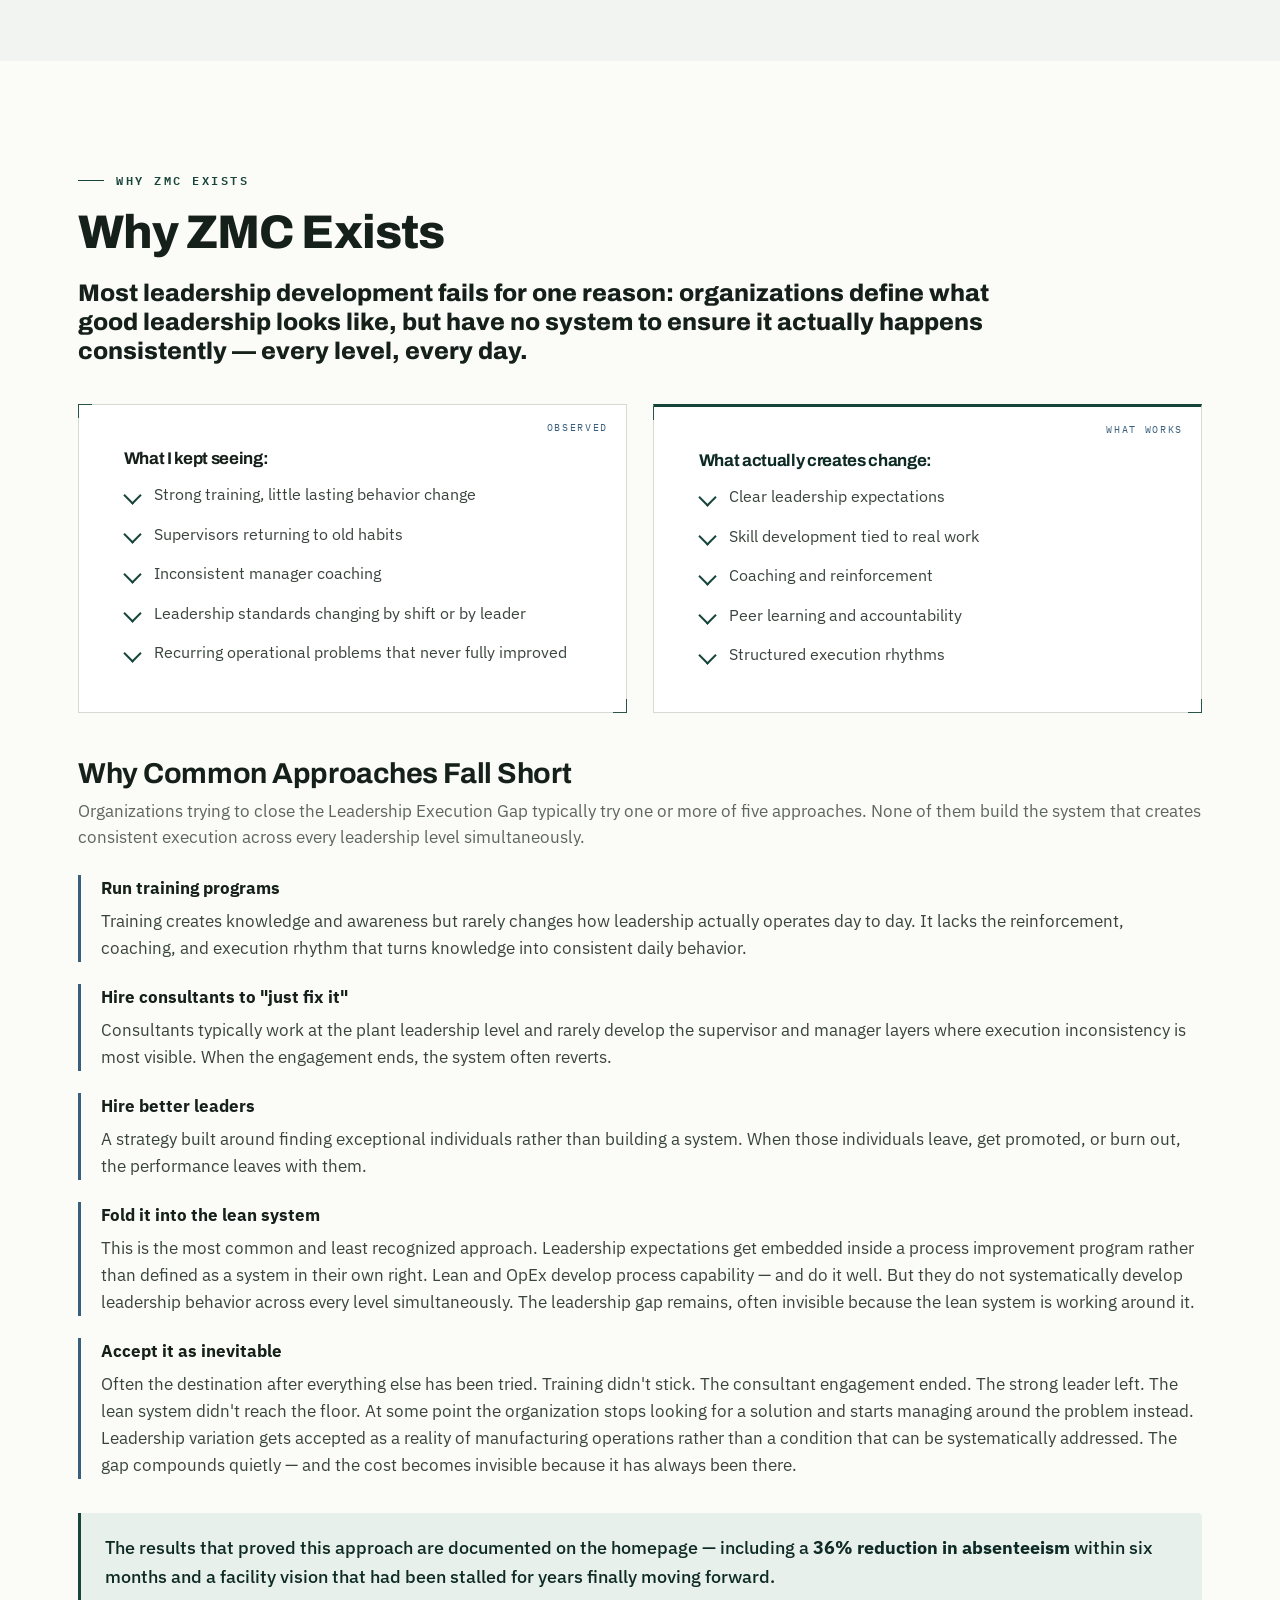
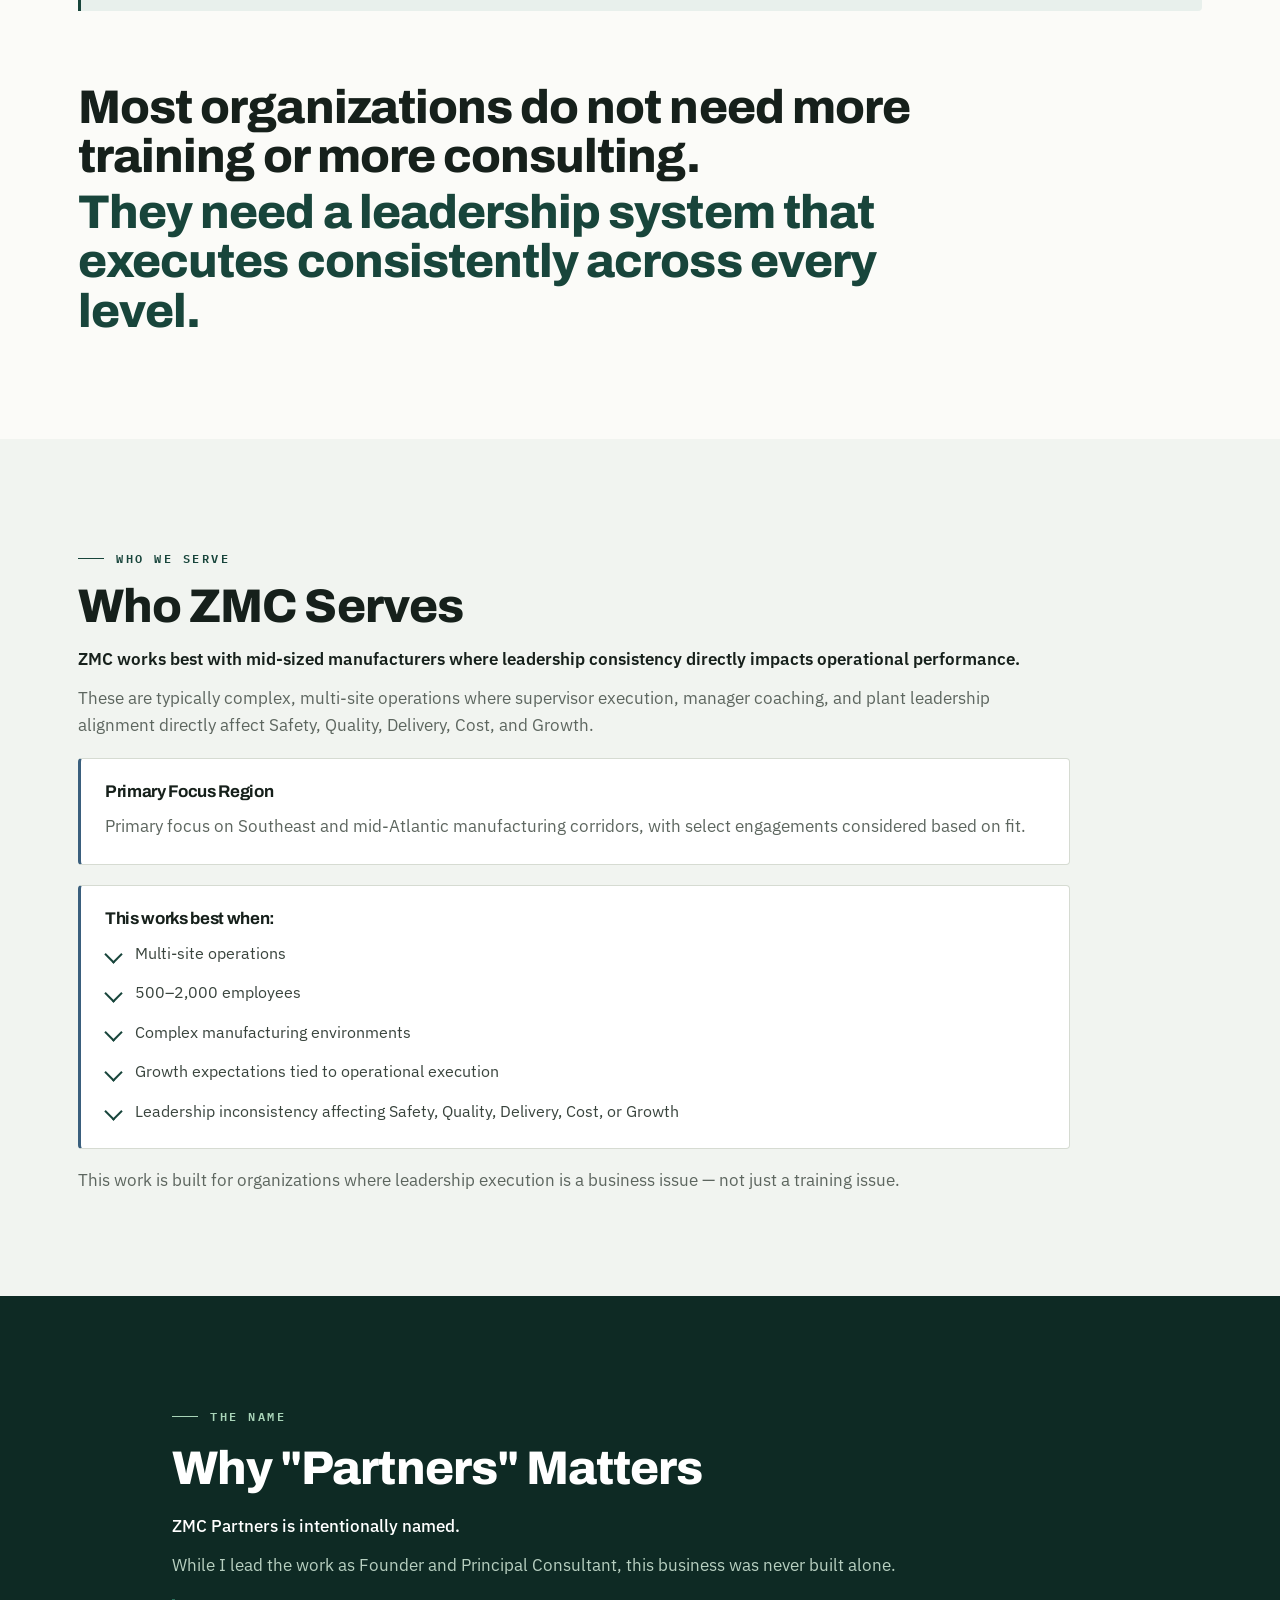
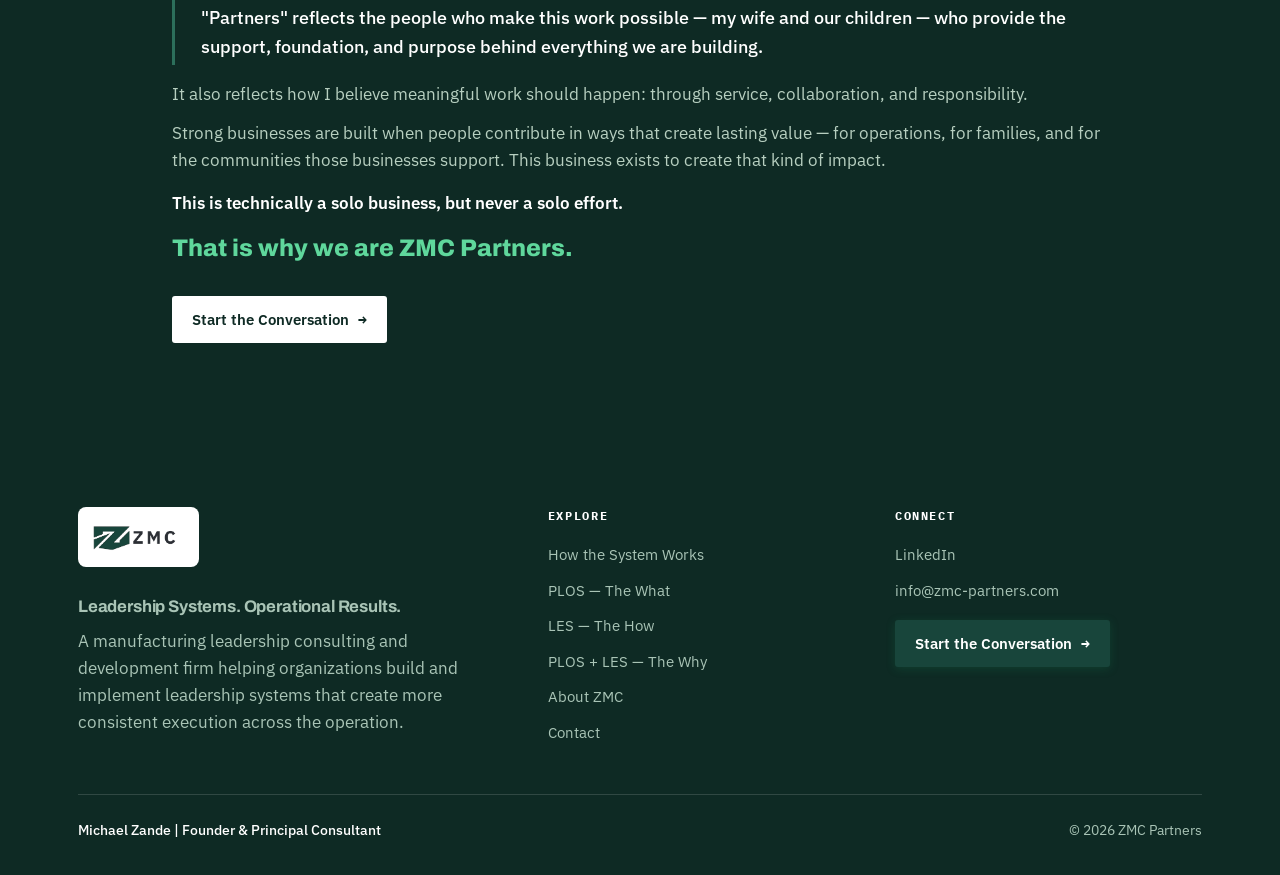
==== commit ca6d78ee: "Update about.html" ====
--- a/about.html
+++ b/about.html
@@ -153,7 +153,7 @@
         </div>
       </div>
       <div class="banner" style="margin-top:34px"><p>The results that proved this approach are documented on the homepage — including a <span class="hl">36% reduction in absenteeism</span> within six months and a facility vision that had been stalled for years finally moving forward.</p></div>
-      <div class="bigtwo" style="margin-top:38px;max-width:58rem">
+      <div class="bigtwo" style="margin-top:72px;max-width:58rem">
         <h2>Most organizations do not need more training or more consulting.</h2>
         <h2 style="margin-top:6px"><span class="l2">They need a leadership system that executes consistently across every level.</span></h2>
       </div>
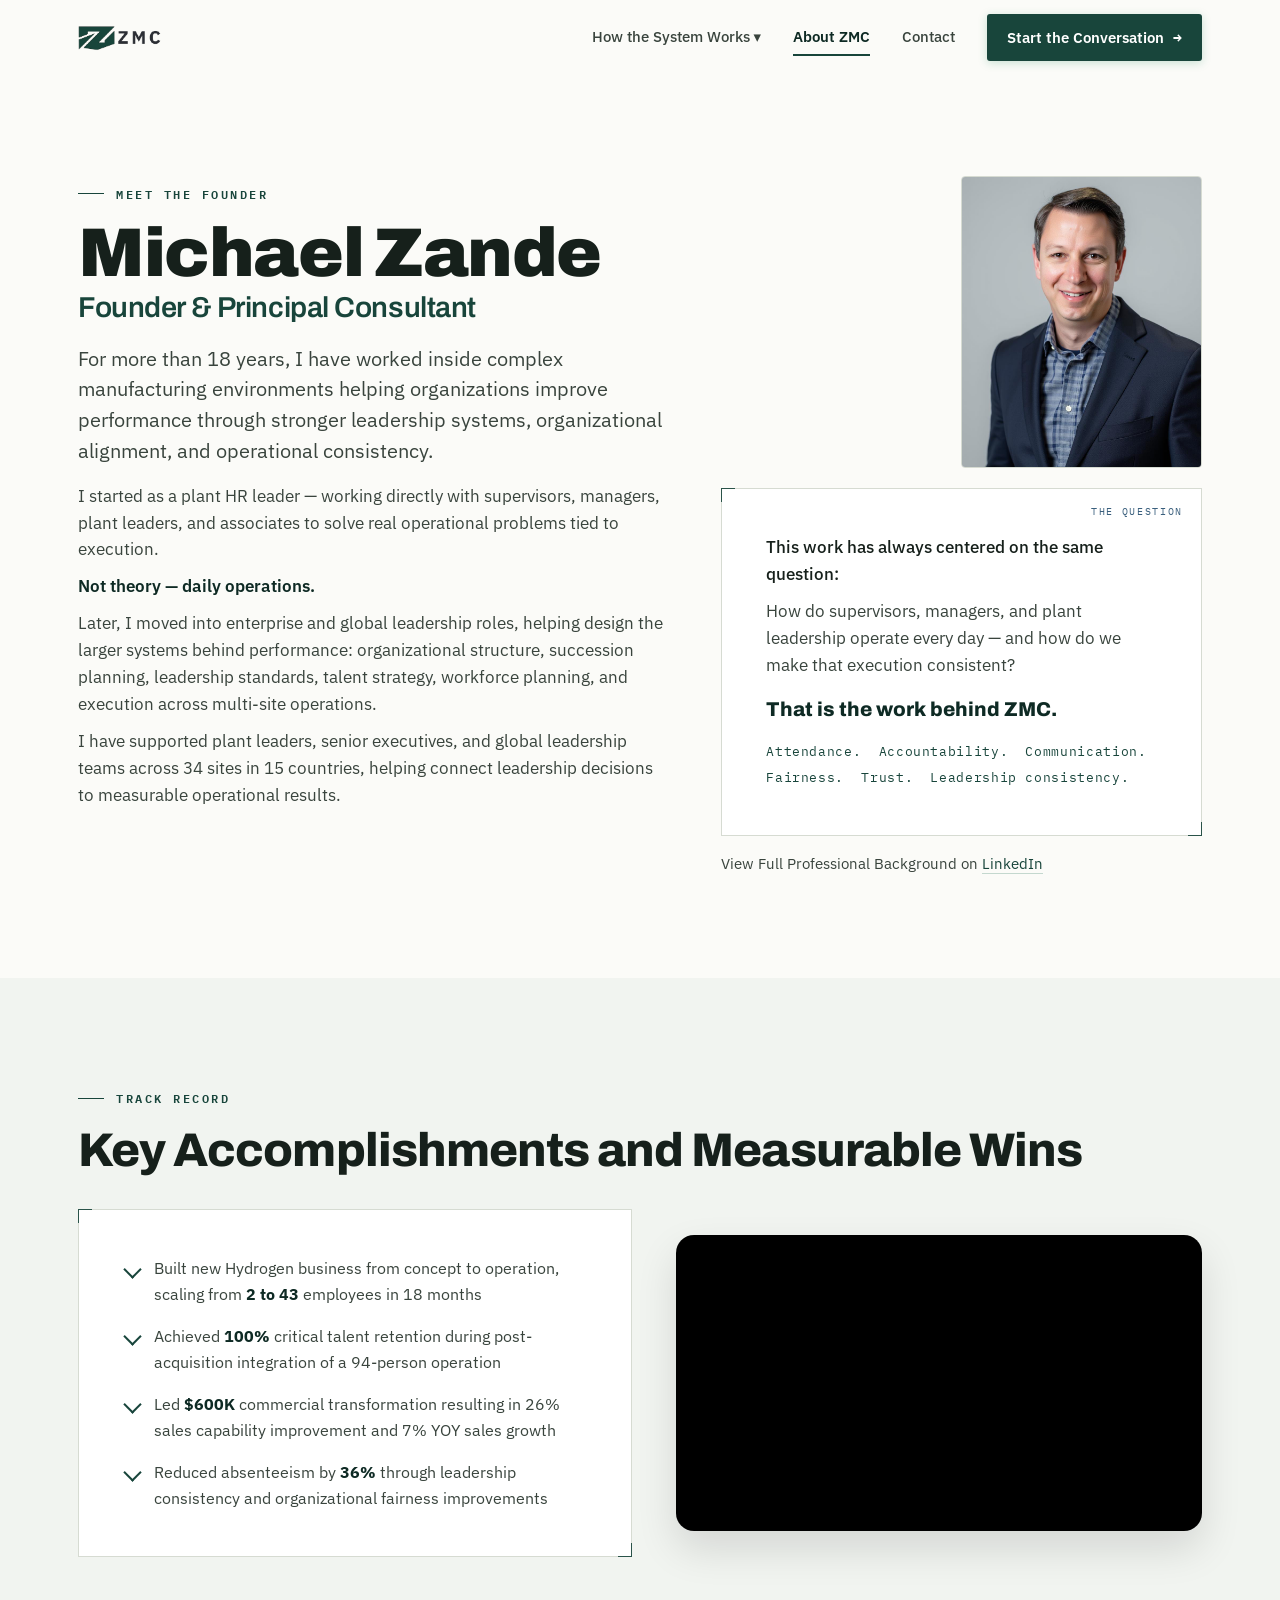
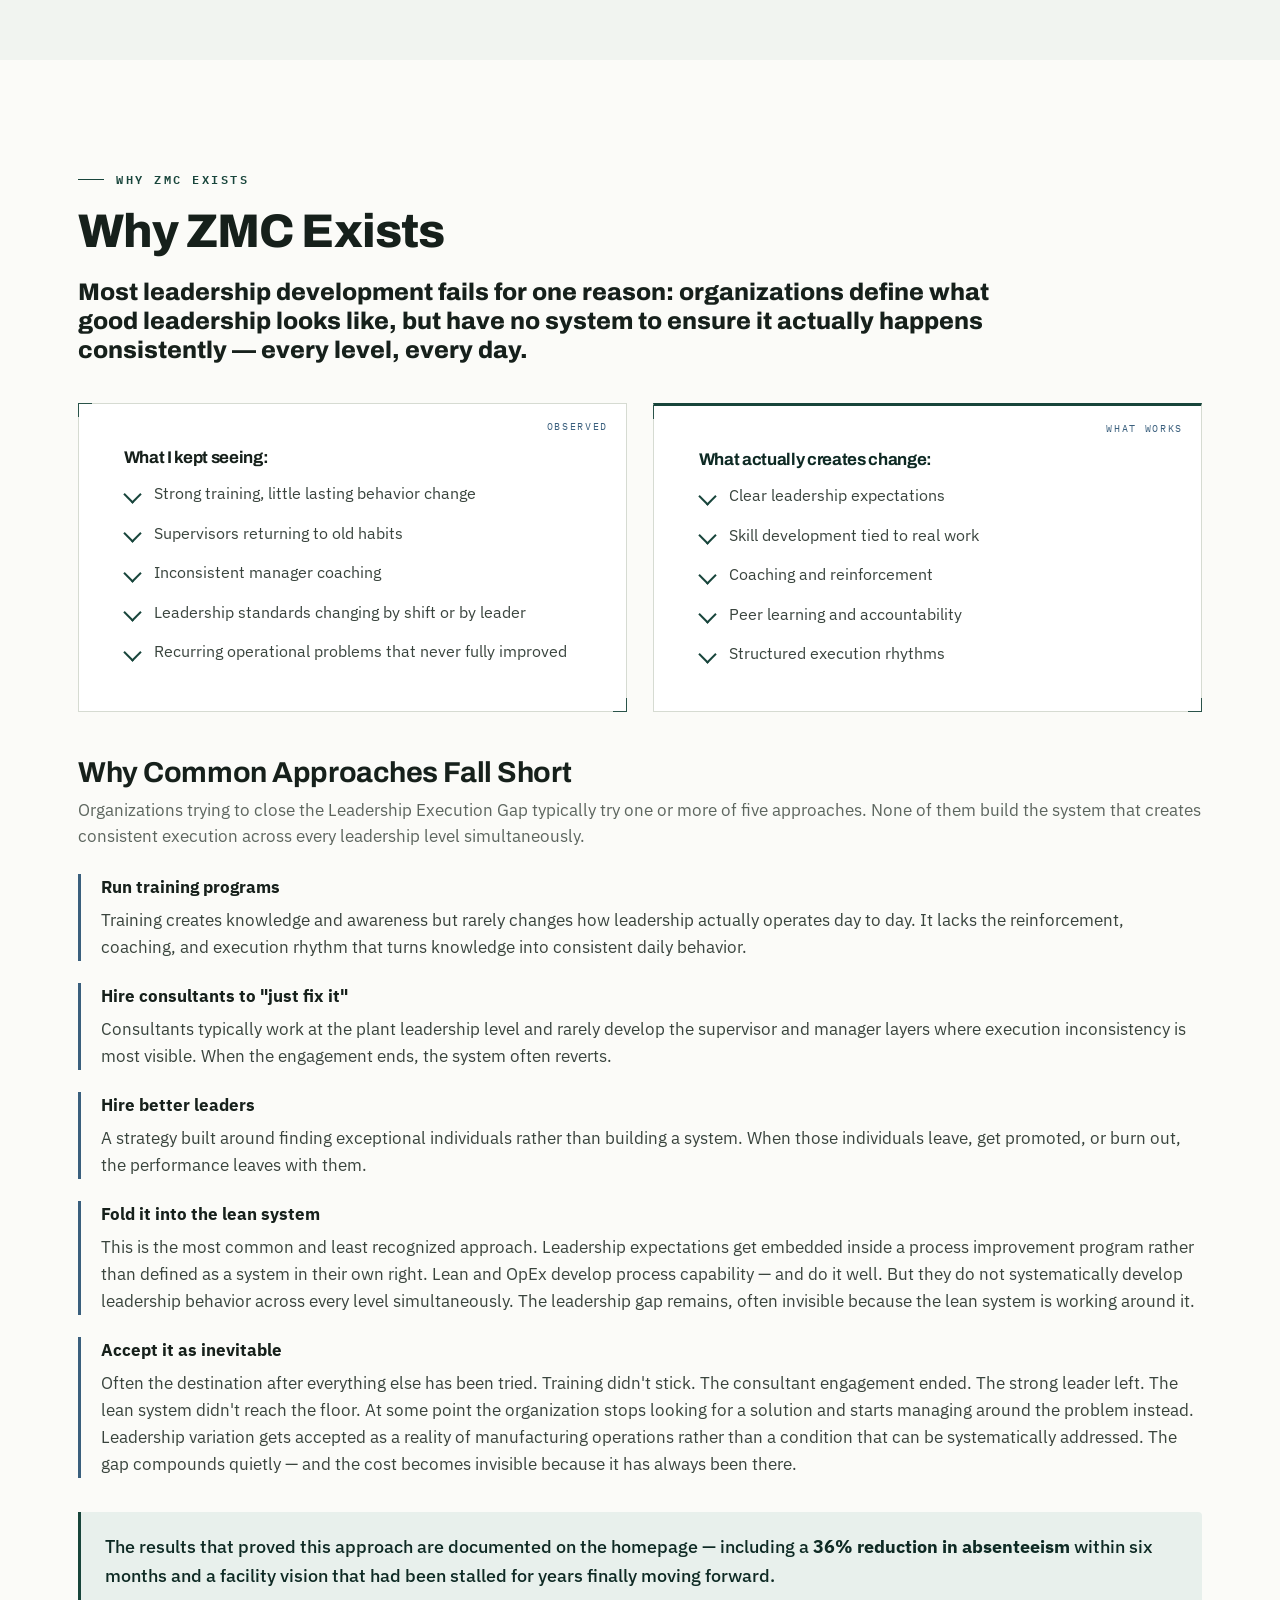
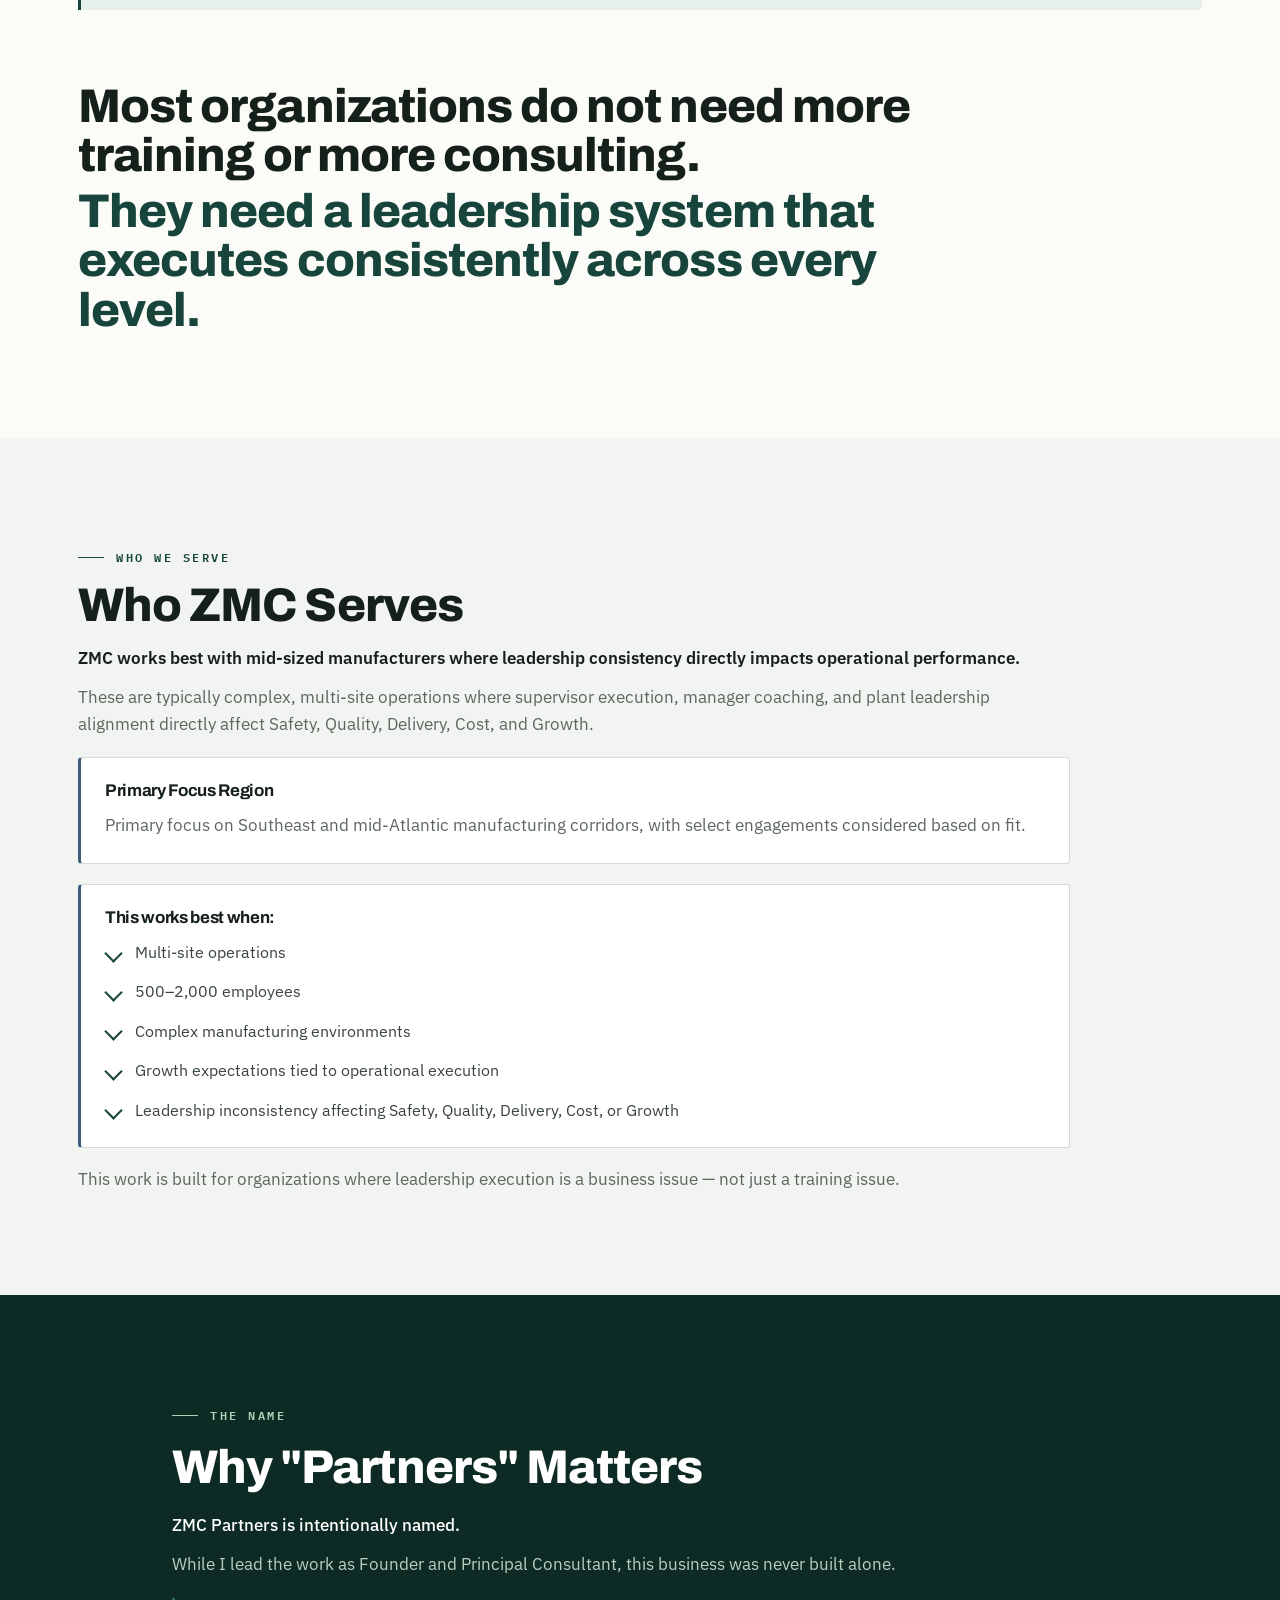
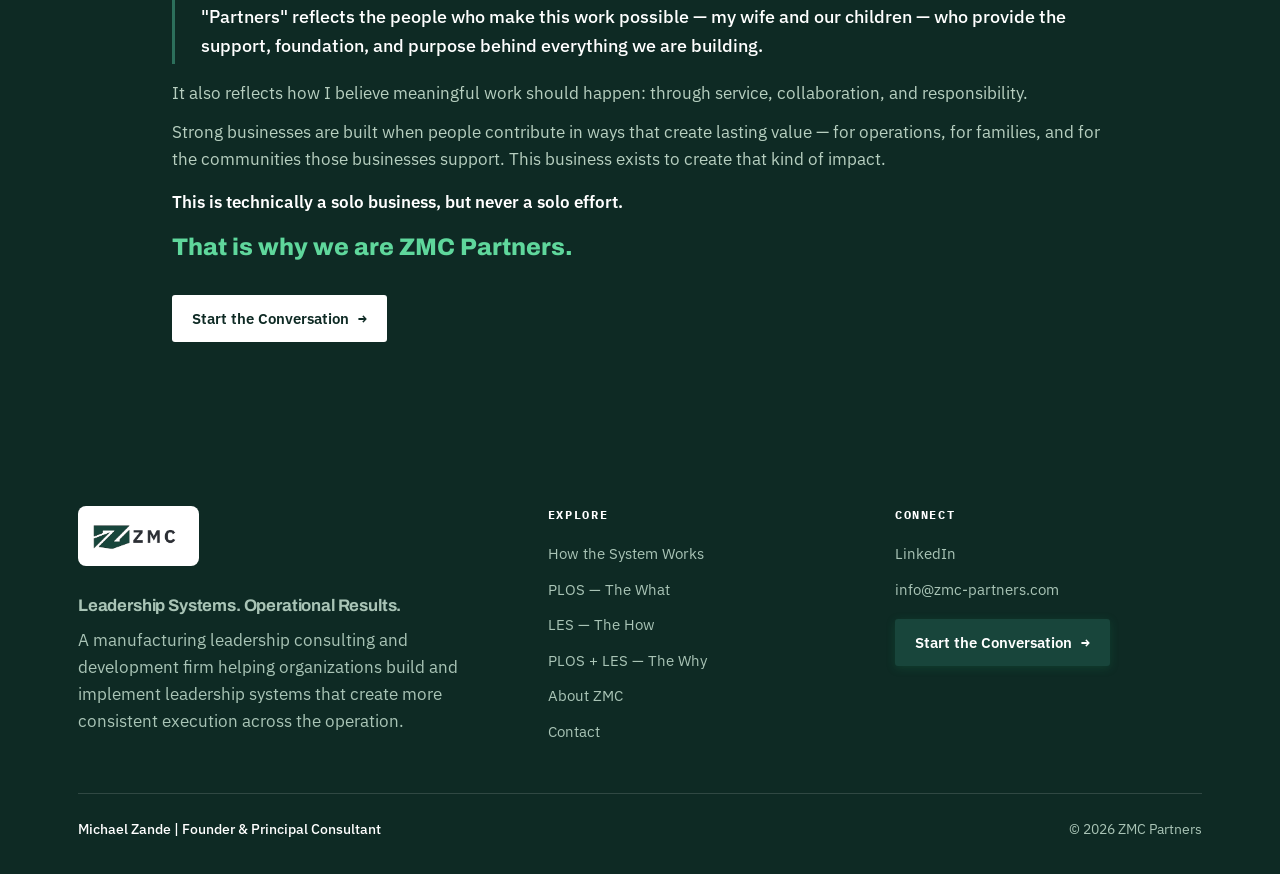
==== commit cae67110: "Update about.html" ====
--- a/about.html
+++ b/about.html
@@ -5,7 +5,9 @@
 <meta name="viewport" content="width=device-width, initial-scale=1">
 <meta name="color-scheme" content="light">
 <meta name="supported-color-schemes" content="light">
-<link rel="icon" href="images/logo-only-Z.png">
+<link rel="icon" type="image/png" href="images/Logo-Only-Z.png?v=2">
+<link rel="shortcut icon" type="image/png" href="images/Logo-Only-Z.png?v=2">
+<link rel="apple-touch-icon" href="images/Logo-Only-Z.png?v=2">
 <title>About ZMC — ZMC Partners</title>
 <link rel="preconnect" href="https://fonts.googleapis.com">
 <link rel="preconnect" href="https://fonts.gstatic.com" crossorigin>
--- a/styles.css
+++ b/styles.css
@@ -46,18 +46,40 @@
   .tint{background:var(--tint);background-image:linear-gradient(var(--tint),var(--tint))}
   .center{text-align:center;margin-left:auto;margin-right:auto}
 
-  /* green/dark sections */
-  .gsec{background:var(--green-deep);background-image:linear-gradient(var(--green-deep),var(--green-deep));color:#DCEAE1}
-  .bsec{background:var(--steel-blue);background-image:linear-gradient(var(--steel-blue),var(--steel-blue));color:#EEF2F8}
-  .bsec h1,.bsec h2,.bsec h3,.bsec h4{color:#fff}
-  .bsec p{color:#D0DCF0}
-  .bsec .lead{color:#C0D0E8}
-  .bsec strong{color:#fff}
-  .bsec .eyebrow{color:#fff;border-color:#fff}
-  .bsec .eyebrow::before{background:#fff}
-  .gsec h1,.gsec h2,.gsec h3,.gsec h4{color:#fff}
-  .gsec p{color:#B7CFC0}
-  .gsec .lead{color:#CFE3D6}
+ /* green/dark sections */
+.gsec{
+  background:var(--green-deep);
+  background-image:linear-gradient(var(--green-deep),var(--green-deep));
+  color:#DCEAE1;
+}
+
+.bsec{
+  background:var(--steel-blue);
+  background-image:linear-gradient(var(--steel-blue),var(--steel-blue));
+  color:#EEF2F8;
+}
+
+.bsec h1,
+.bsec h2,
+.bsec h3,
+.bsec h4,
+.bsec .week h4{
+  color:#fff;
+}
+
+.bsec p,
+.bsec .week p{
+  color:#E7EEF6;
+}
+
+.bsec .lead{color:#E7EEF6}
+.bsec strong{color:#fff}
+.bsec .eyebrow{color:#fff;border-color:#fff}
+.bsec .eyebrow::before{background:#fff}
+
+.gsec h1,.gsec h2,.gsec h3,.gsec h4{color:#fff}
+.gsec p{color:#B7CFC0}
+.gsec .lead{color:#CFE3D6}
 
   /* ---------- engineering plate signature ---------- */
   .plate{position:relative;border:1px solid var(--line-2);background:var(--paper-2);padding:clamp(26px,3.5vw,48px)}
@@ -70,7 +92,36 @@
   .gsec .plate-tag{color:#8FB6A0}
 
   /* ---------- nav ---------- */
-  header.nav{position:sticky;top:0;z-index:60;background:rgba(251,251,248,.9);backdrop-filter:blur(10px);border-bottom:1px solid var(--line)}
+  header.td-nav{
+  position:fixed;
+  top:0;
+  left:0;
+  right:0;
+  width:100%;
+  z-index:9999;
+  background:rgba(251,251,248,.96);
+  backdrop-filter:blur(10px);
+  -webkit-backdrop-filter:blur(10px);
+  border-bottom:1px solid var(--line);
+  box-shadow:0 2px 10px rgba(43,43,43,.05);
+}
+
+.td-nav + .td-hero{
+  margin-top:74px;
+}
+.td-confidentiality{
+  width:100%;
+  margin-top:28px;
+  padding-top:20px;
+  border-top:1px solid rgba(255,255,255,.18);
+  color:#E7EEF6;
+  font-size:.92rem;
+  line-height:1.55;
+}
+
+.td-confidentiality strong{
+  color:#fff;
+}
   .nav-in{max-width:var(--maxw);margin:0 auto;padding:0 28px;height:74px;display:flex;align-items:center;justify-content:space-between}
   .brand{display:flex;align-items:center;gap:12px;cursor:pointer}
   .logo-badge{width:40px;height:40px;border-radius:9px;background:var(--green);display:grid;place-items:center;flex:none;box-shadow:0 2px 8px rgba(23,138,85,.28)}
@@ -351,3 +402,49 @@
     .lesmx .mx-cell{text-align:left;display:block;border-radius:0;border-top:none}
     .lesmx .mx-cell .role{display:block;font-family:"IBM Plex Mono";font-size:.62rem;letter-spacing:.08em;text-transform:uppercase;color:var(--green);margin-bottom:5px}
   }
+/* Turnover diagnostic - blue How It Works section */
+.td-section.blue h2{
+  color:#fff !important;
+}
+
+.td-section.blue .td-step h3{
+  color:#fff !important;
+}
+
+.td-section.blue .td-step p{
+  color:#E7EEF6 !important;
+}
+.td-section.blue .td-step strong,
+.td-section.blue .td-step h3,
+.td-section.blue .td-step h4{
+  color:#fff !important;
+}
+.td-step h3{
+  color:#fff !important;
+}
+/* Live review section heading */
+.td-live-grid h2{
+  color:var(--ink) !important;
+}
+
+/* Footer contrast + spacing */
+.td-footer{
+  padding:32px 0 !important;
+  background:var(--green-deep) !important;
+}
+
+.td-footer-in{
+  display:flex;
+  align-items:center;
+  justify-content:space-between;
+  gap:28px;
+}
+
+.td-footer small{
+  color:#F2F5F3 !important;
+  line-height:1.5;
+}
+
+.td-footer img{
+  margin-right:10px;
+}
